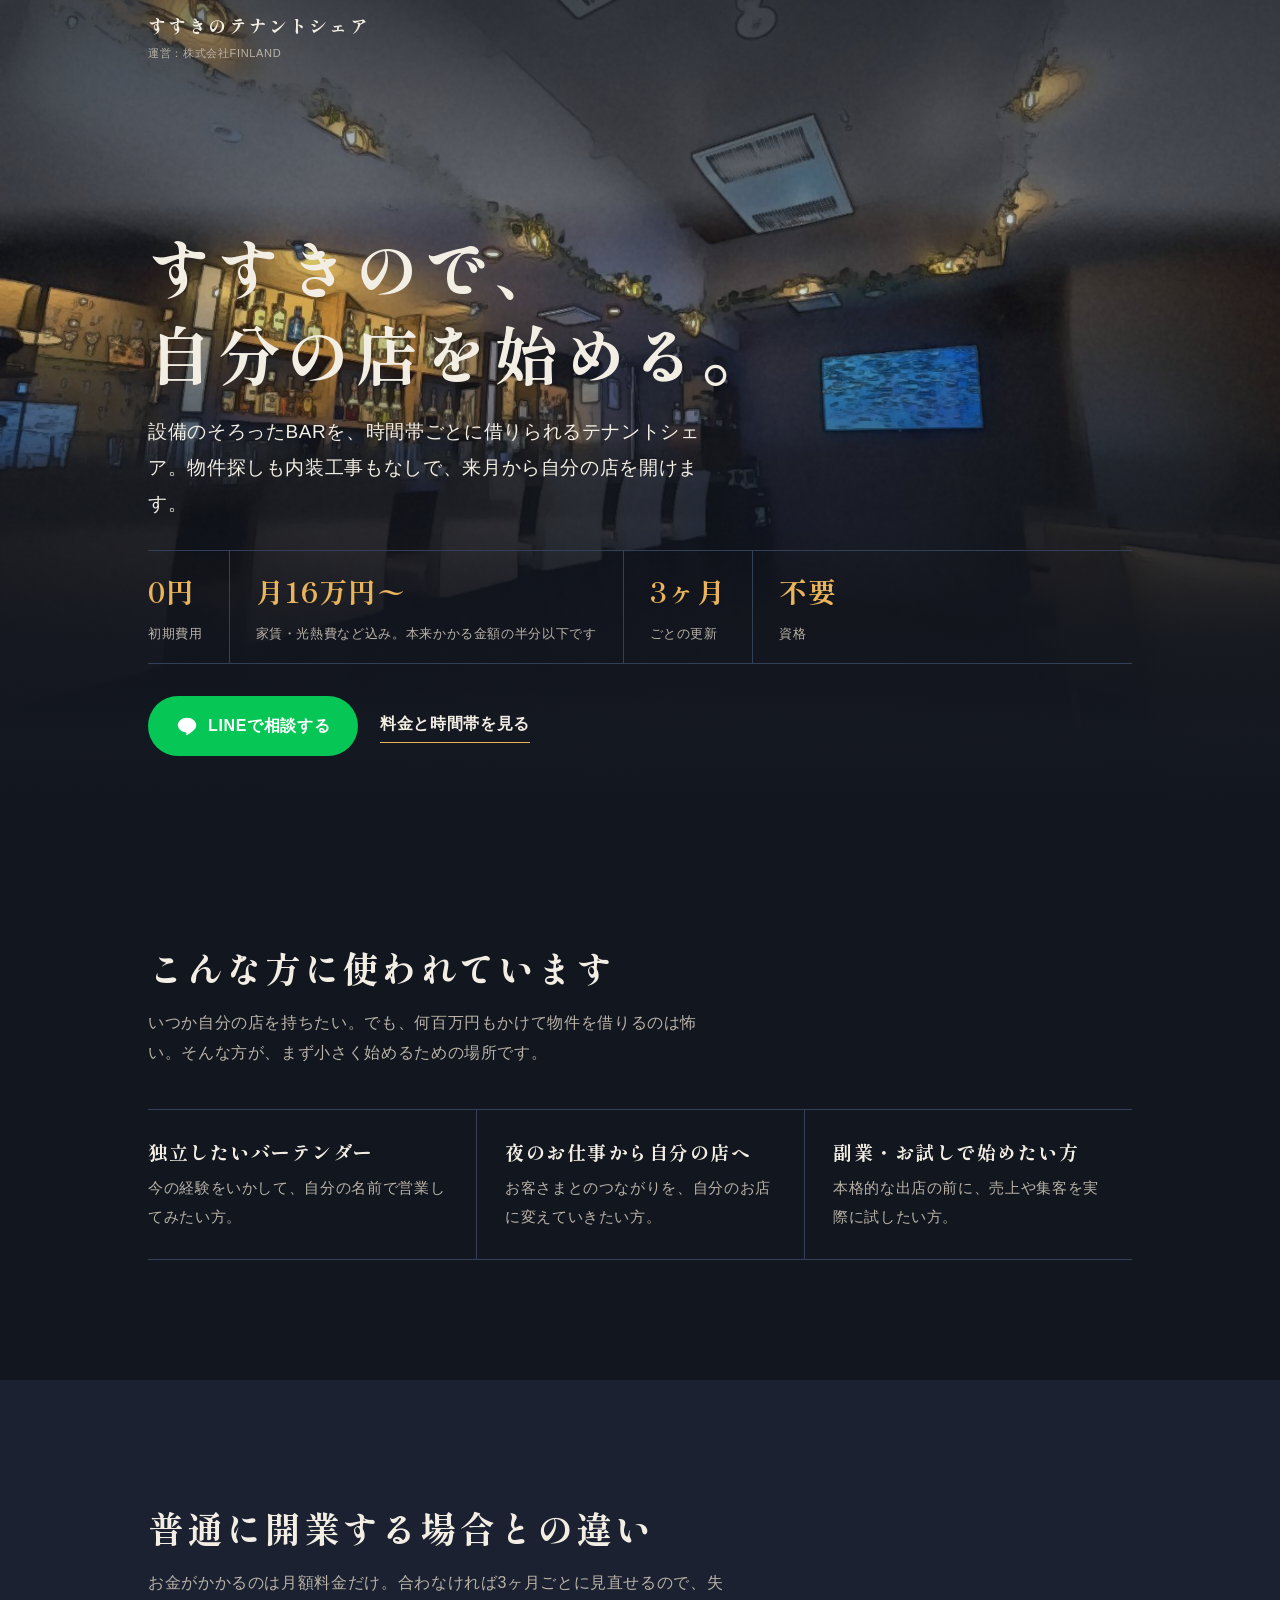
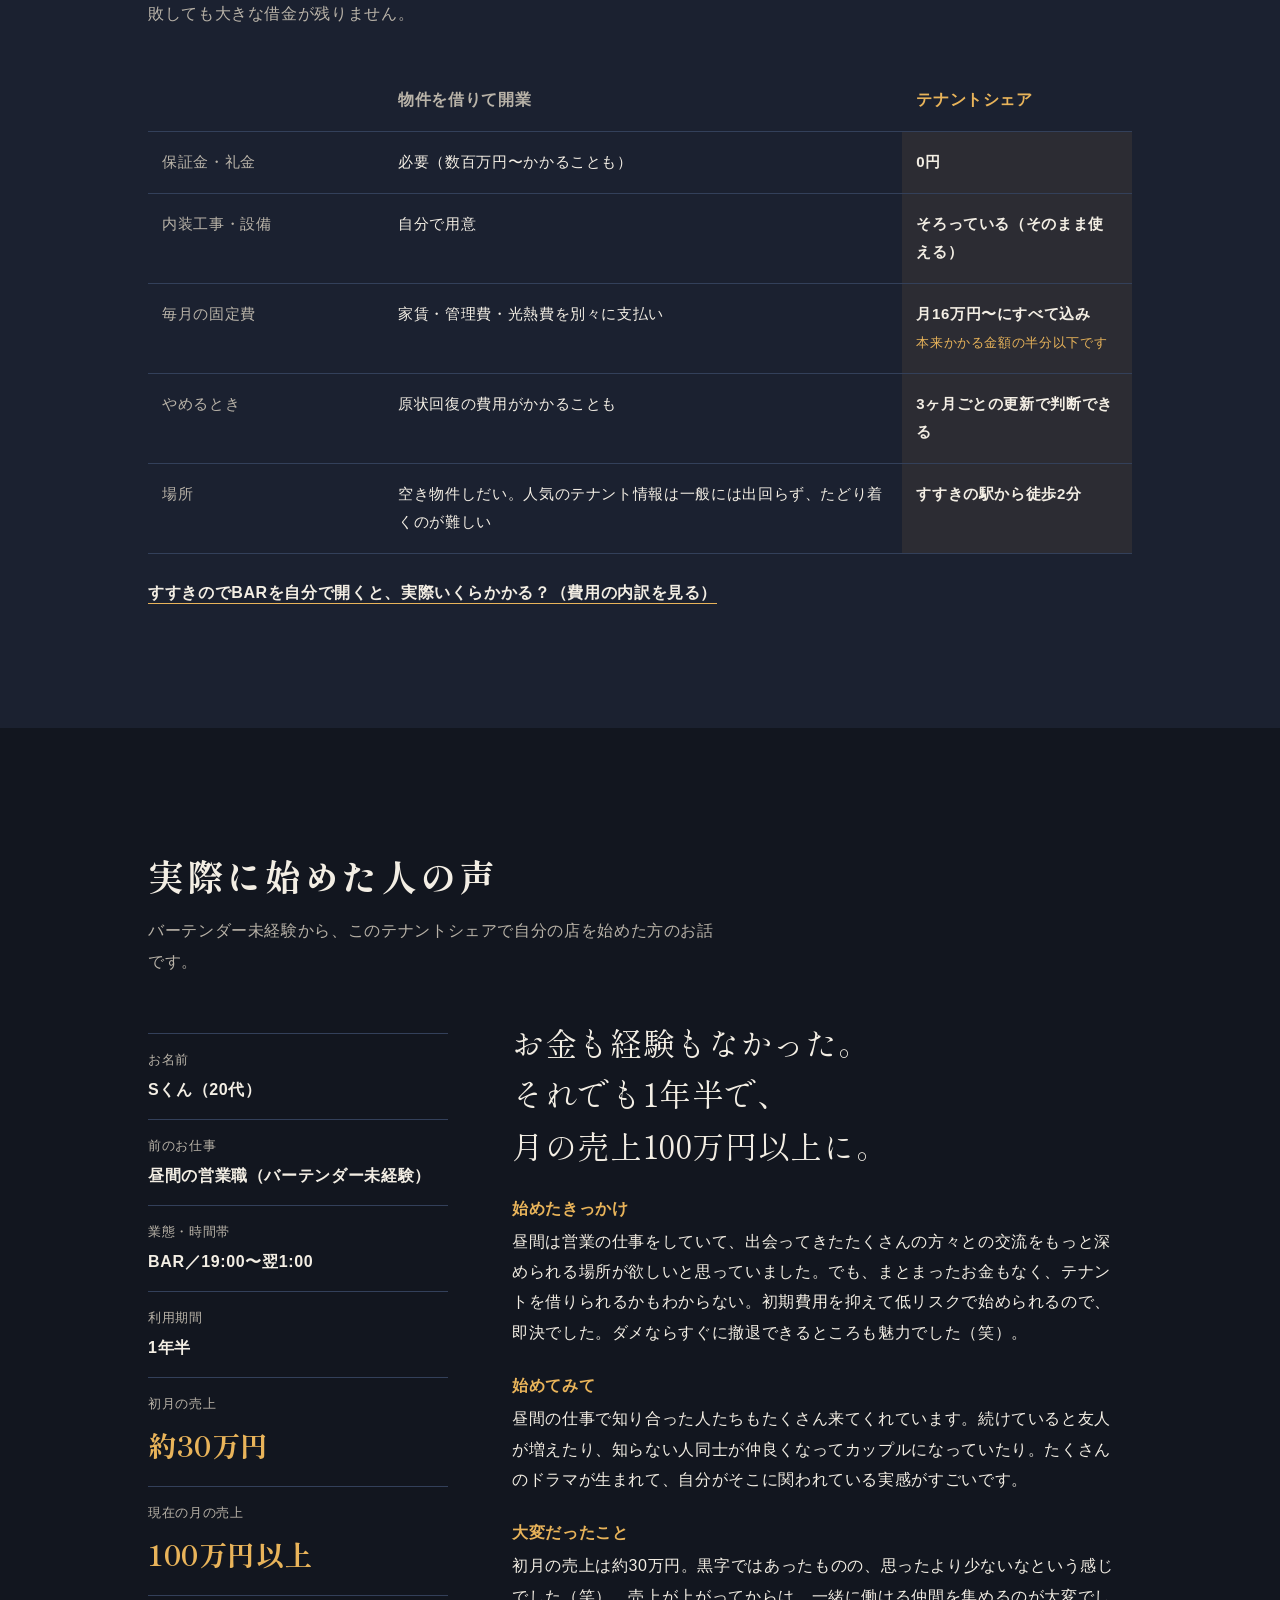
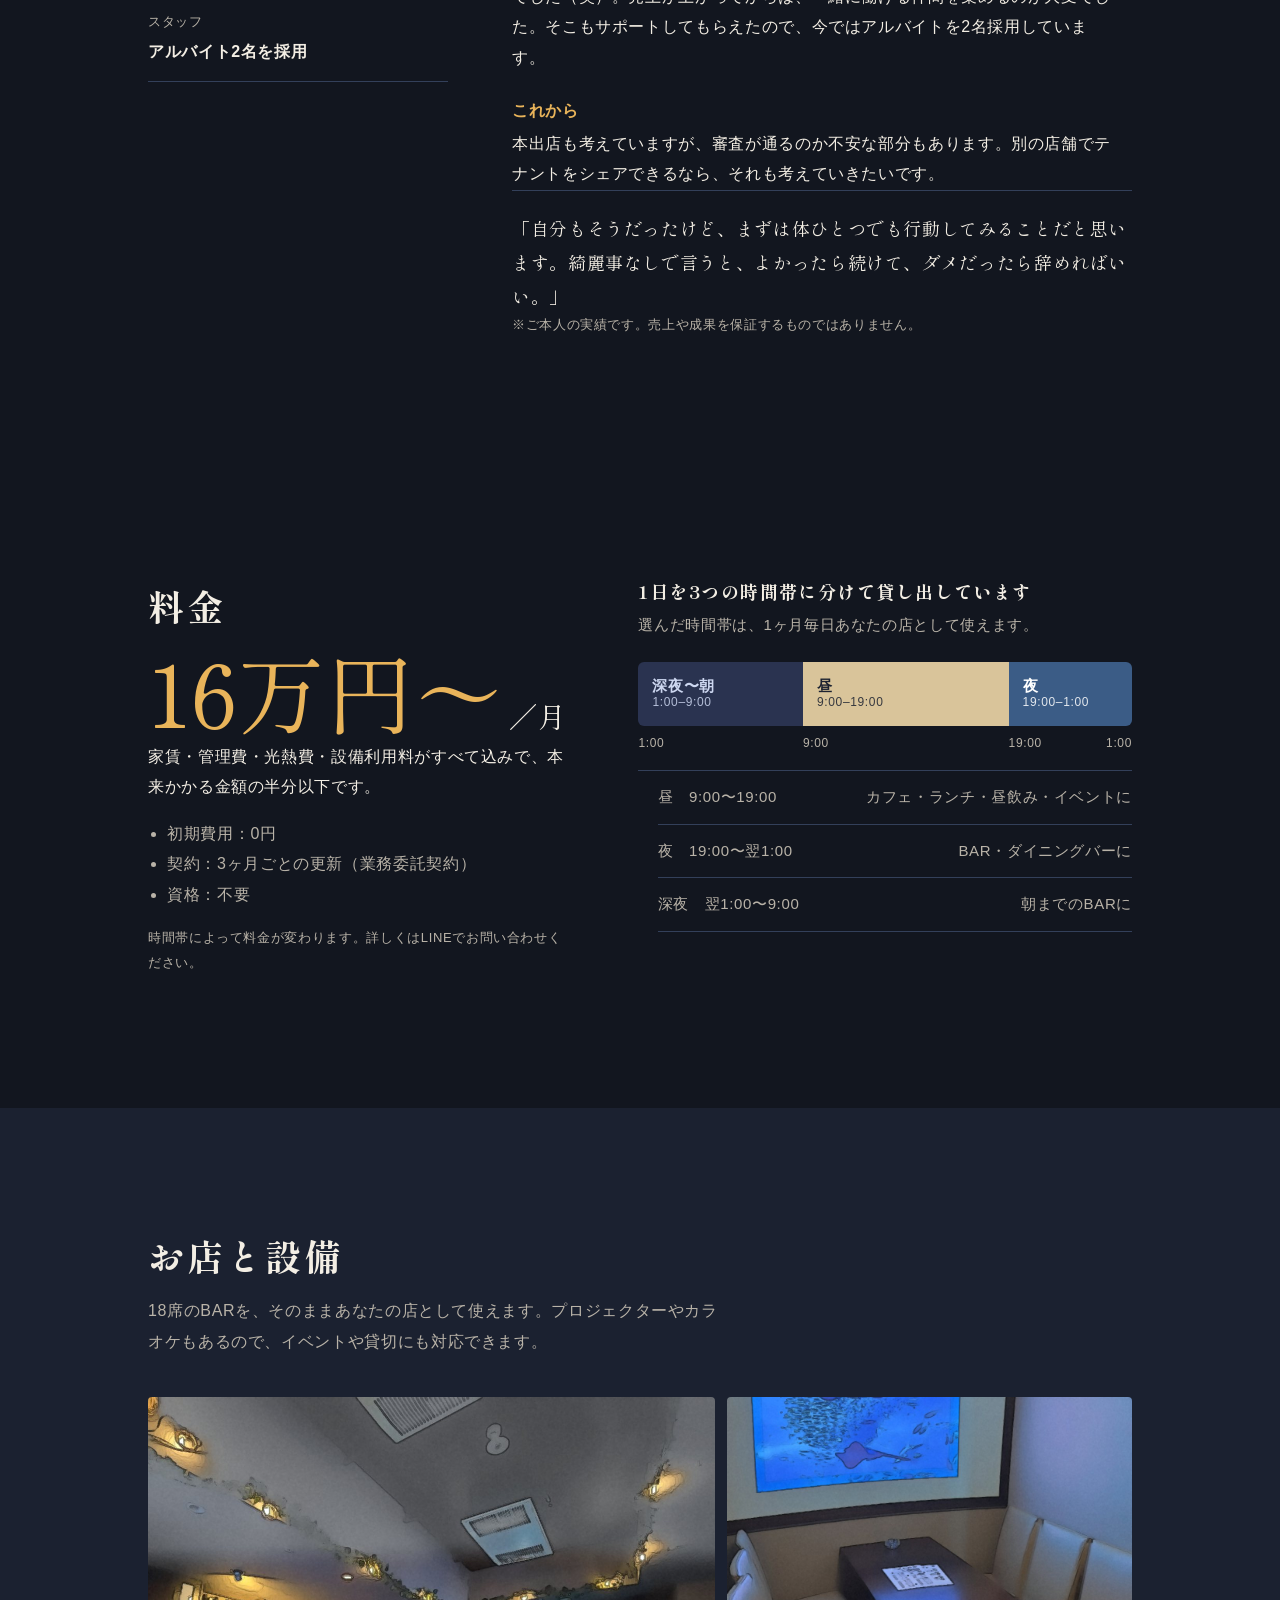
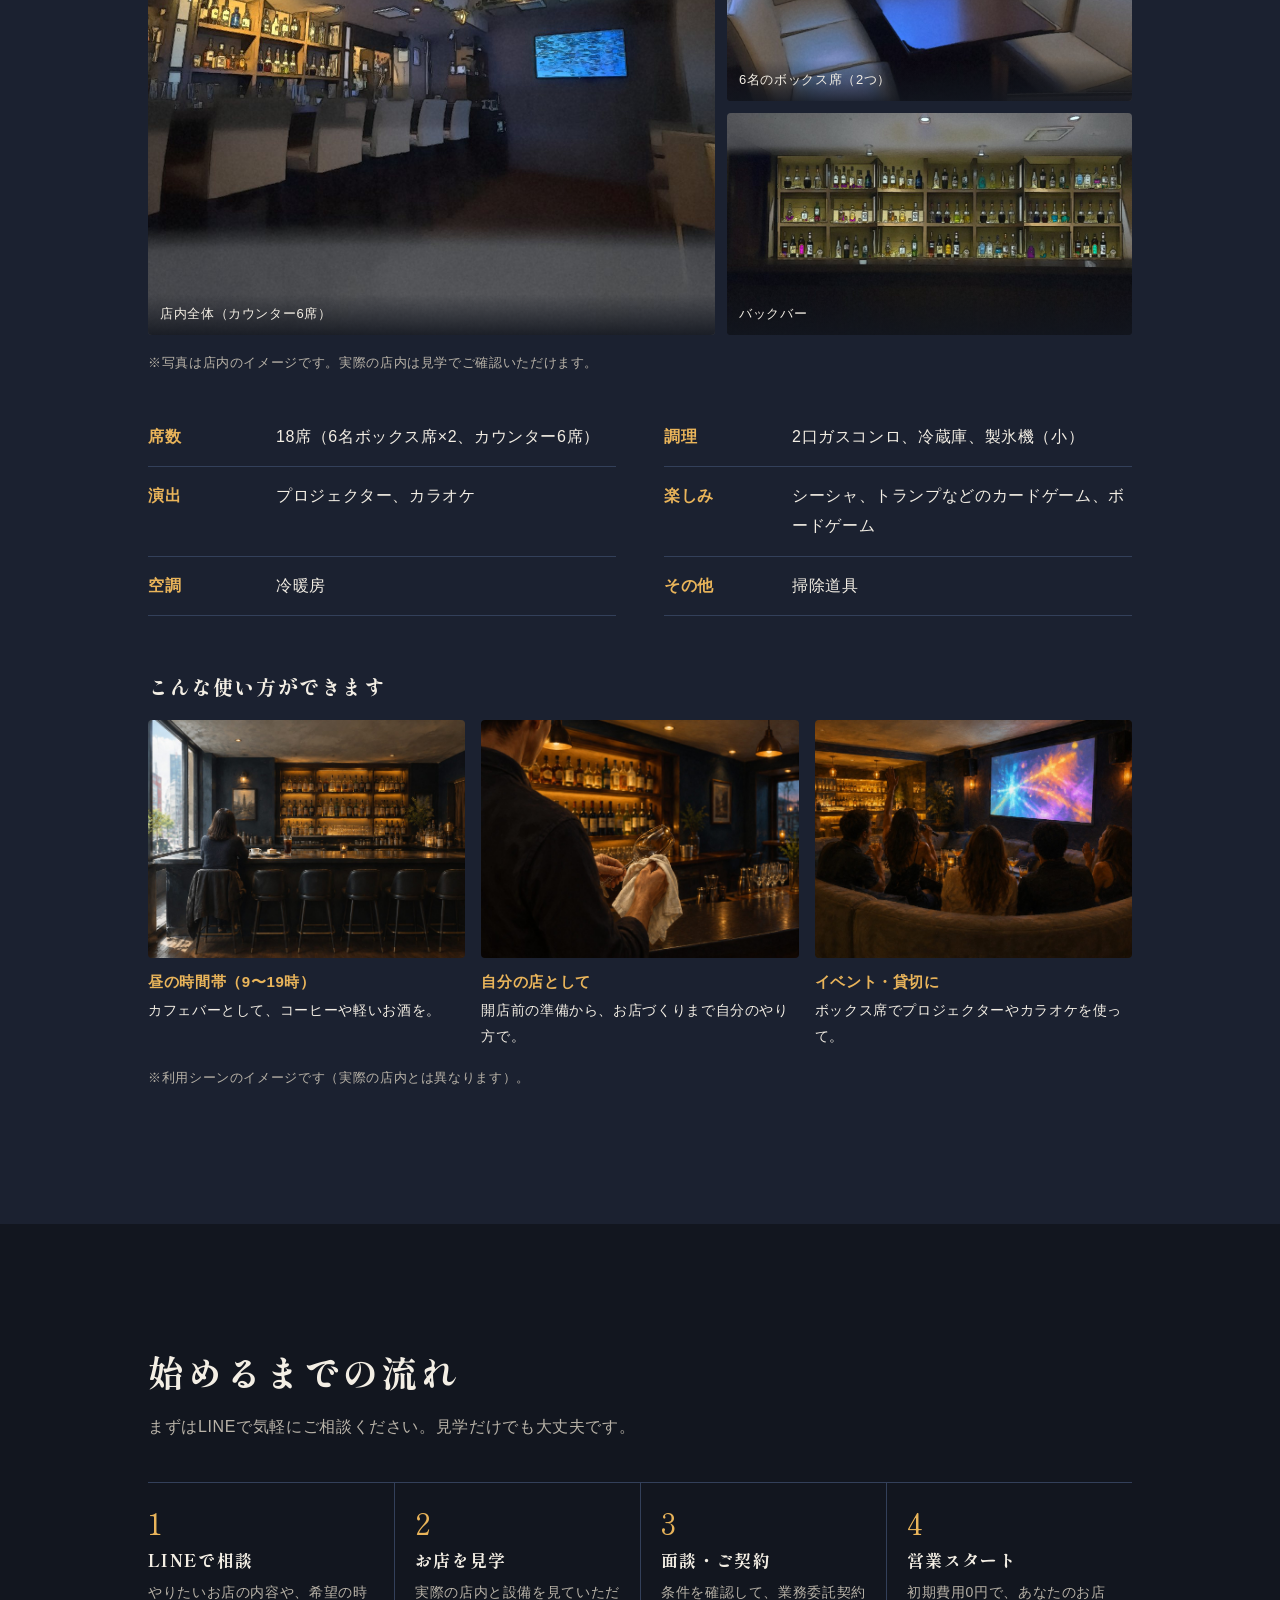
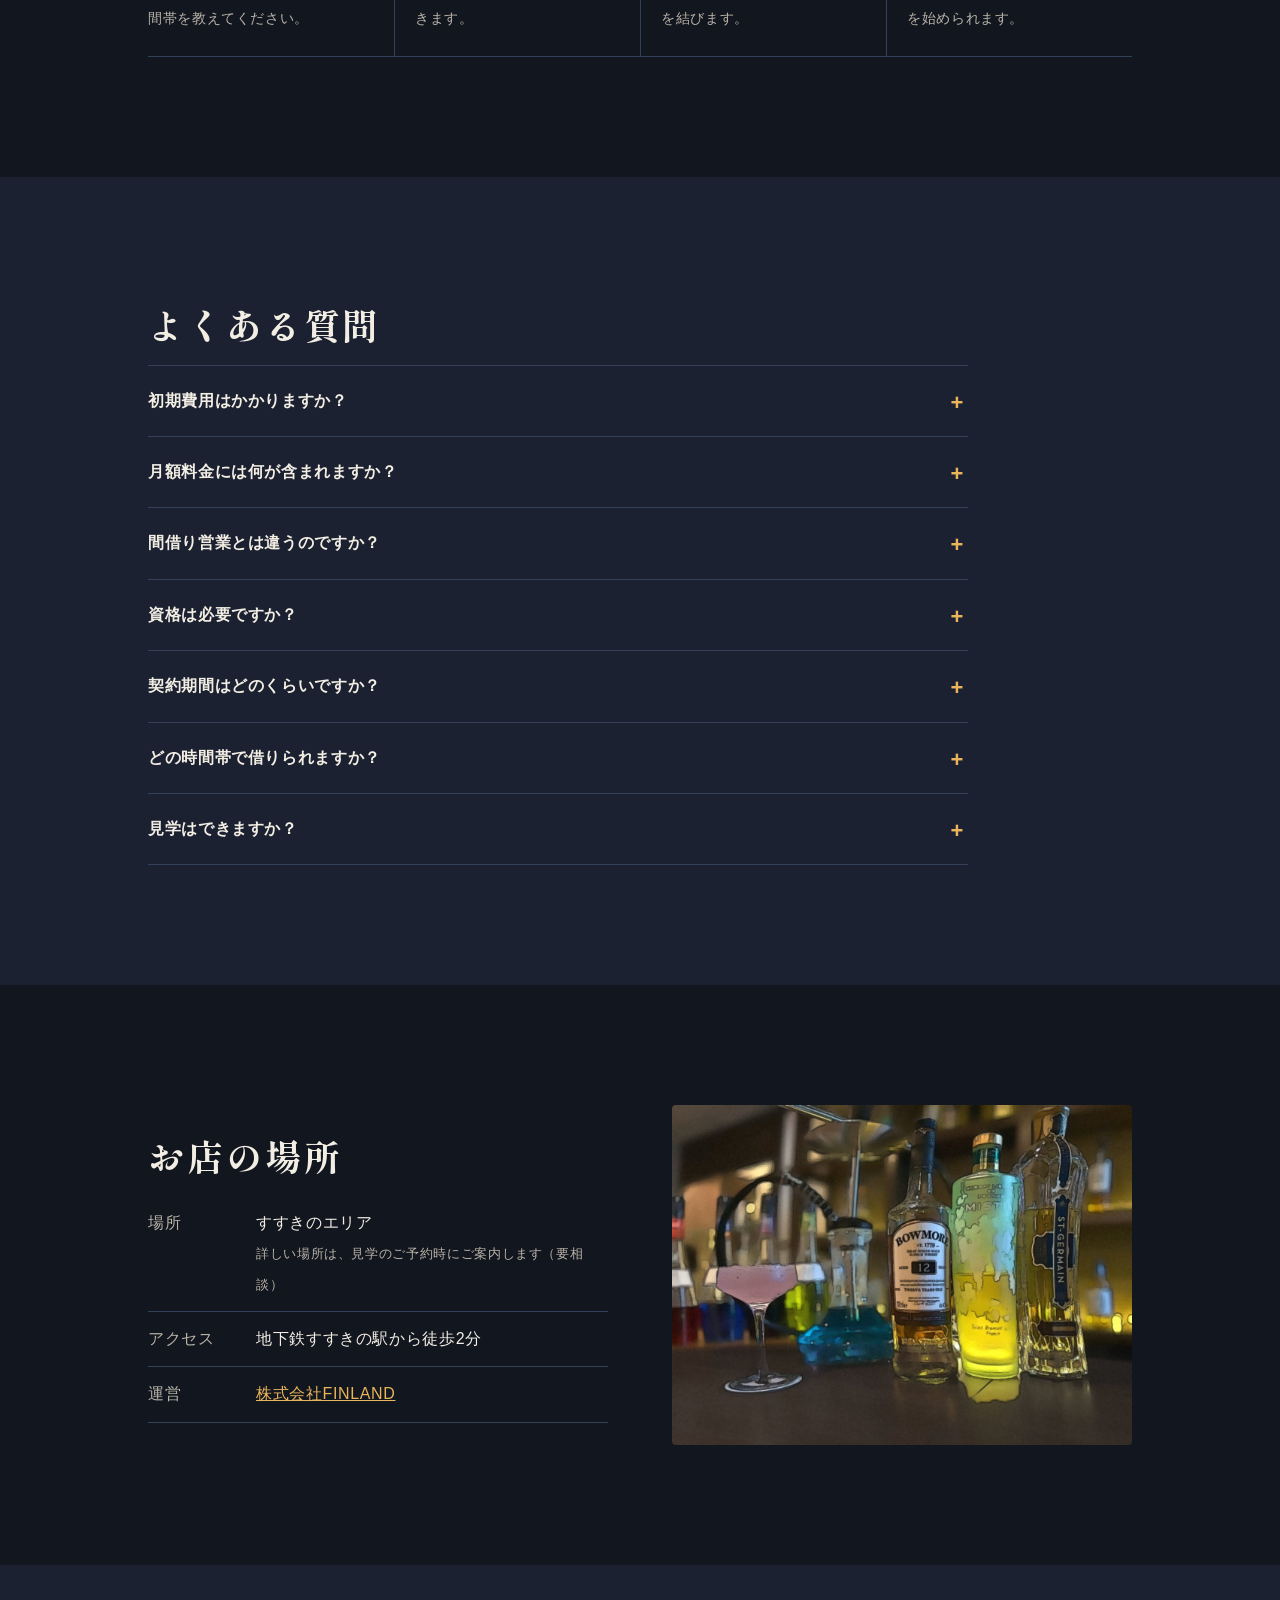
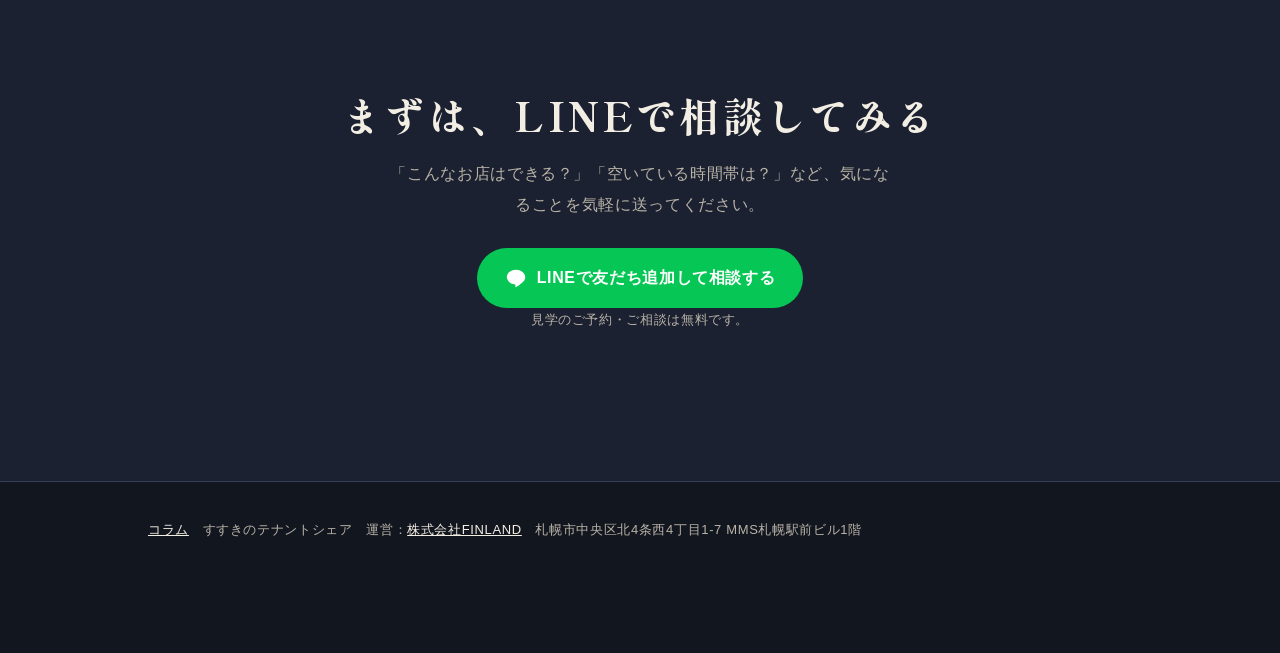
==== index.html @ 2f8ca756 "利用シーンのイメージ写真をLPと記事に追加 Co-Authored-By: Claude Opus 5.5 <noreply@anthropic.com> Claude-Session: https:" ====
<!doctype html>
<html lang="ja">
<head>
<meta charset="utf-8">
<meta name="viewport" content="width=device-width, initial-scale=1">
<title>すすきのテナントシェア｜初期費用0円・月16万円〜、業務委託で自分のBARを始める</title>
<meta name="description" content="すすきの駅徒歩2分のBARを、時間帯で分けて貸し出すテナントシェア。初期費用0円、月16万円〜（家賃・管理費・光熱費・設備利用料込み、本来かかる金額の半分以下です）、3ヶ月ごとの更新。自分の店を小さく始めたい方へ。">
<link rel="canonical" href="https://susukino-tenantshare.com/">
<meta property="og:type" content="website">
<meta property="og:title" content="すすきのテナントシェア｜初期費用0円で自分のBARを始める">
<meta property="og:description" content="すすきの駅徒歩2分。設備そろったBARを、初期費用0円・月16万円〜で。">
<meta property="og:url" content="https://susukino-tenantshare.com/">
<meta property="og:image" content="https://susukino-tenantshare.com/img/floor.jpg">
<meta name="twitter:card" content="summary_large_image">
<link rel="preconnect" href="https://fonts.googleapis.com">
<link rel="preconnect" href="https://fonts.gstatic.com" crossorigin>
<link href="https://fonts.googleapis.com/css2?family=Shippori+Mincho+B1:wght@600;800&family=Zen+Kaku+Gothic+New:wght@400;700&display=swap" rel="stylesheet">
<script type="application/ld+json">
{"@context":"https://schema.org","@type":"Service","name":"すすきのテナントシェア","serviceType":"飲食店のテナントシェア（業務委託での店舗運営）","areaServed":"札幌市中央区すすきの","provider":{"@type":"Organization","name":"株式会社FINLAND","url":"https://finlandinc.jp/"},"offers":{"@type":"Offer","priceCurrency":"JPY","price":"160000","description":"月額16万円〜（家賃・管理費・光熱費・設備利用料込み、本来かかる金額の半分以下です）、初期費用0円、3ヶ月ごとの更新"}}
</script>
<script type="application/ld+json">
{"@context":"https://schema.org","@type":"FAQPage","mainEntity":[
{"@type":"Question","name":"初期費用はかかりますか？","acceptedAnswer":{"@type":"Answer","text":"かかりません。保証金・内装工事・設備の購入も不要です。"}},
{"@type":"Question","name":"月額料金には何が含まれますか？","acceptedAnswer":{"@type":"Answer","text":"家賃・管理費・光熱費・設備利用料がすべて含まれて、月16万円〜です。本来かかる金額の半分以下です。"}},
{"@type":"Question","name":"間借り営業とは違うのですか？","acceptedAnswer":{"@type":"Answer","text":"間借りとは少し違い、業務委託という形です。お店の設備や営業の枠組みはそのままに、選んだ時間帯のお店づくりと営業をおまかせします。"}},
{"@type":"Question","name":"資格は必要ですか？","acceptedAnswer":{"@type":"Answer","text":"業務委託契約での営業となるため、ご自身で資格を取る必要はありません。"}},
{"@type":"Question","name":"契約期間はどのくらいですか？","acceptedAnswer":{"@type":"Answer","text":"3ヶ月ごとの更新です。"}},
{"@type":"Question","name":"どの時間帯で借りられますか？","acceptedAnswer":{"@type":"Answer","text":"9:00〜19:00、19:00〜翌1:00、翌1:00〜9:00の3つの時間帯から選べ、1ヶ月毎日使えます。"}}
]}
</script>
<style>
:root{
  --night:#12161f; --panel:#1b2130; --panel-2:#232b3d; --line:#33405a;
  --cream:#f3eee4; --mute:#b9b3a8; --amber:#e9b45a; --aqua:#4fa3d9; --line-green:#06c755;
  --serif:"Shippori Mincho B1","Hiragino Mincho ProN","Yu Mincho",serif;
  --sans:"Zen Kaku Gothic New","Hiragino Kaku Gothic ProN","Yu Gothic",sans-serif;
  --g:clamp(16px,5vw,48px);
}
*,*::before,*::after{box-sizing:border-box}
html{scroll-behavior:smooth;-webkit-text-size-adjust:100%}
@media (prefers-reduced-motion:reduce){html{scroll-behavior:auto}}
body{margin:0;background:var(--night);color:var(--cream);font-family:var(--sans);font-size:16px;line-height:1.9;letter-spacing:.04em}
img{display:block;max-width:100%;height:auto}
a{color:var(--amber)}
:focus-visible{outline:3px solid var(--amber);outline-offset:3px}
.wrap{max-width:1080px;margin:0 auto;padding:0 var(--g)}
h1,h2,h3{font-family:var(--serif);font-weight:800;letter-spacing:.08em;line-height:1.5;margin:0}
section{padding:clamp(64px,10vw,120px) 0}
.sec-title{font-size:clamp(24px,3.4vw,36px);margin-bottom:14px}
.sec-lead{color:var(--mute);max-width:36em;margin:0 0 40px}

/* Buttons */
.btn-line{display:inline-flex;align-items:center;gap:10px;background:var(--line-green);color:#fff;text-decoration:none;font-weight:700;padding:15px 28px;border-radius:999px;font-size:16px}
.btn-line:hover{filter:brightness(1.08)}
.btn-line svg{width:22px;height:22px}
.btn-sub{color:var(--cream);font-weight:700;text-decoration:none;border-bottom:1px solid var(--amber);padding-bottom:2px}

/* Header */
.top{position:absolute;top:0;left:0;right:0;z-index:5}
.top .wrap{display:flex;justify-content:space-between;align-items:center;height:72px}
.logo{font-family:var(--serif);font-weight:800;font-size:18px;color:var(--cream);text-decoration:none;letter-spacing:.12em}
.logo small{display:block;font-family:var(--sans);font-weight:400;font-size:11px;color:var(--mute);letter-spacing:.06em}

/* Hero */
.hero{position:relative;min-height:min(820px,100svh);display:flex;align-items:flex-end;padding:120px 0 64px;background:#0b0e14 url(img/floor.jpg) center/cover no-repeat}
.hero::before{content:"";position:absolute;inset:0;background:linear-gradient(180deg,rgba(18,22,31,.55) 0%,rgba(18,22,31,.15) 35%,rgba(18,22,31,.92) 78%,var(--night) 100%)}
.hero .wrap{position:relative;width:100%}
.hero h1{font-size:clamp(34px,6vw,64px);line-height:1.35;margin-bottom:18px}
.hero p.lead{font-size:clamp(16px,1.9vw,19px);max-width:30em;margin:0 0 28px}
.facts{display:flex;flex-wrap:wrap;gap:0;margin:0 0 32px;padding:0;list-style:none;border-top:1px solid var(--line);border-bottom:1px solid var(--line)}
.facts li{padding:14px 26px 14px 0;margin-right:26px;border-right:1px solid var(--line)}
.facts li:last-child{border-right:0;margin-right:0}
.facts b{display:block;font-family:var(--serif);font-size:clamp(20px,2.6vw,28px);color:var(--amber);letter-spacing:.04em}
.facts span{font-size:13px;color:var(--mute)}
.hero-cta{display:flex;flex-wrap:wrap;align-items:center;gap:22px}

/* For whom */
.who{display:grid;grid-template-columns:repeat(3,1fr);gap:0;border-top:1px solid var(--line)}
.who div{padding:28px 28px 28px 0;border-bottom:1px solid var(--line)}
.who div+div{padding-left:28px;border-left:1px solid var(--line)}
.who h3{font-size:19px;margin-bottom:8px}
.who p{margin:0;color:var(--mute);font-size:15px}
@media(max-width:760px){.who{grid-template-columns:1fr}.who div,.who div+div{padding:22px 0;border-left:0}}

/* Compare */
.cmp{width:100%;border-collapse:collapse;font-size:15px}
.cmp th,.cmp td{padding:16px 14px;border-bottom:1px solid var(--line);text-align:left;vertical-align:top}
.cmp thead th{font-family:var(--serif);font-size:16px;color:var(--mute);font-weight:600}
.cmp thead th.us{color:var(--amber)}
.cmp td.us{background:rgba(233,180,90,.08);color:var(--cream);font-weight:700}
.cmp tbody th{color:var(--mute);font-weight:400;width:24%}
.table-scroll{overflow-x:auto}

/* Voice */
.voice{display:grid;grid-template-columns:minmax(220px,300px) 1fr;gap:clamp(28px,5vw,64px);align-items:start}
.voice-side{border-top:1px solid var(--line)}
.voice-side div{padding:14px 0;border-bottom:1px solid var(--line)}
.voice-side dt{font-size:13px;color:var(--mute)}
.voice-side dd{margin:2px 0 0;font-weight:700}
.voice-side .num{font-family:var(--serif);font-size:28px;color:var(--amber);letter-spacing:.02em}
.voice-name{font-family:var(--serif);font-size:20px;margin:0 0 4px}
.voice-catch{font-family:var(--serif);font-size:clamp(22px,3vw,32px);line-height:1.6;margin:0 0 28px}
.voice-body h3{font-size:16px;color:var(--amber);font-family:var(--sans);font-weight:700;letter-spacing:.04em;margin:26px 0 6px}
.voice-body p{margin:0;max-width:38em}
.voice-quote{margin:32px 0 12px;padding:20px 0 0;border-top:1px solid var(--line);font-family:var(--serif);font-size:18px;line-height:1.9}
@media(max-width:760px){.voice{grid-template-columns:1fr}}

/* Price & time band */
.price{display:grid;grid-template-columns:1fr 1.25fr;gap:clamp(32px,6vw,72px);align-items:start}
.price-big{white-space:nowrap;font-family:var(--serif);font-size:clamp(48px,8vw,88px);line-height:1;color:var(--amber);margin:6px 0 8px}
.price-big small{font-size:.32em;color:var(--cream);margin-left:6px}
.price ul{padding-left:1.2em;margin:16px 0 0;color:var(--mute)}
.band-wrap h3{font-size:18px;margin-bottom:6px}
.band-wrap p{color:var(--mute);margin:0 0 22px;font-size:15px}
.band{position:relative;display:grid;grid-template-columns:8fr 10fr 6fr;height:64px;border-radius:6px;overflow:hidden}
/* 時間の並び：1時→9時→19時→翌1時（24時間で一周） */
.band div{display:flex;flex-direction:column;justify-content:center;padding:0 14px;font-weight:700;font-size:15px;line-height:1.3}
.band small{font-weight:400;font-size:12px;opacity:.85}
.b-late{background:#2a3350;color:#cdd7f0}
.b-day{background:#d9c49a;color:#1b2130}
.b-night{background:#3b5c86;color:#fff}
.ticks{display:grid;grid-template-columns:8fr 10fr 6fr;font-size:12px;color:var(--mute);margin-top:6px}
.ticks span:last-child{display:flex;justify-content:space-between}
.slots{margin:28px 0 0;padding:0;list-style:none;border-top:1px solid var(--line)}
.slots li{display:flex;justify-content:space-between;gap:16px;padding:12px 0;border-bottom:1px solid var(--line);font-size:15px}
.slots li span:last-child{color:var(--mute)}
@media(max-width:860px){.price{grid-template-columns:1fr}}
@media(max-width:760px){.slots li{flex-direction:column;gap:0}.cmp{font-size:14px}.cmp th,.cmp td{padding:12px 8px}.cmp tbody th{width:22%}}

/* Gallery & equipment */
.gallery{display:grid;grid-template-columns:1.4fr 1fr;grid-template-rows:auto auto;gap:12px;margin-bottom:48px}
.gallery figure{margin:0;position:relative;overflow:hidden;border-radius:4px}
.gallery img{width:100%;height:100%;object-fit:cover}
.gallery figure:first-child{grid-row:span 2}
.gallery figcaption{position:absolute;left:0;bottom:0;padding:8px 12px;font-size:13px;background:linear-gradient(0deg,rgba(18,22,31,.85),transparent);width:100%}
@media(max-width:760px){.gallery{grid-template-columns:1fr}.gallery figure:first-child{grid-row:auto}}
.equip{display:grid;grid-template-columns:repeat(2,1fr);gap:0 48px;margin:0}
.equip div{display:grid;grid-template-columns:7em 1fr;gap:16px;padding:14px 0;border-bottom:1px solid var(--line)}
.scenes-title{font-size:20px;margin:56px 0 18px}
.scenes{display:grid;grid-template-columns:repeat(3,1fr);gap:16px;margin:0}
.scenes figure{margin:0}
.scenes img{width:100%;aspect-ratio:4/3;object-fit:cover;border-radius:4px}
.scenes figcaption{padding-top:10px;font-size:14px}
.scenes figcaption b{display:block;color:var(--amber);font-size:15px}
@media(max-width:760px){.scenes{grid-template-columns:1fr}}
.equip dt{color:var(--amber);font-weight:700}
.equip dd{margin:0}
@media(max-width:760px){.equip{grid-template-columns:1fr}}

/* Steps (順番に進む手順なので番号を付ける) */
.steps{list-style:none;margin:0;padding:0;counter-reset:s;display:grid;grid-template-columns:repeat(4,1fr);gap:0;border-top:1px solid var(--line)}
.steps li{counter-increment:s;padding:24px 20px 24px 0;border-bottom:1px solid var(--line)}
.steps li+li{padding-left:20px;border-left:1px solid var(--line)}
.steps li::before{content:counter(s);font-family:var(--serif);font-size:30px;color:var(--amber);display:block;line-height:1;margin-bottom:10px}
.steps h3{font-size:17px;margin-bottom:6px}
.steps p{margin:0;font-size:14px;color:var(--mute)}
@media(max-width:860px){.steps{grid-template-columns:1fr}.steps li,.steps li+li{padding:20px 0;border-left:0}}

/* FAQ */
.faq details{border-bottom:1px solid var(--line);padding:4px 0}
.faq summary{cursor:pointer;list-style:none;padding:16px 36px 16px 0;font-weight:700;position:relative}
.faq summary::-webkit-details-marker{display:none}
.faq summary::after{content:"+";position:absolute;right:4px;top:12px;font-size:22px;color:var(--amber)}
.faq details[open] summary::after{content:"−"}
.faq details p{margin:0 0 18px;color:var(--mute)}
.faq{border-top:1px solid var(--line);max-width:820px}

/* Access & final CTA */
.access{display:grid;grid-template-columns:1fr 1fr;gap:clamp(32px,6vw,64px);align-items:center}
.access dl{margin:0}
.access dl div{display:grid;grid-template-columns:6em 1fr;gap:12px;padding:12px 0;border-bottom:1px solid var(--line)}
.access dt{color:var(--mute)}
.access dd{margin:0}
@media(max-width:760px){.access{grid-template-columns:1fr}}
.final{background:var(--panel);text-align:center}
.final h2{font-size:clamp(26px,4vw,40px);margin-bottom:14px}
.final p{color:var(--mute);margin:0 auto 28px;max-width:32em}
.note{font-size:13px;color:var(--mute);margin-top:16px}

footer{padding:36px 0 110px;font-size:13px;color:var(--mute);border-top:1px solid var(--line)}
footer a{color:var(--cream)}

/* Mobile sticky LINE bar */
.sticky{position:fixed;left:0;right:0;bottom:0;z-index:20;padding:10px 16px calc(10px + env(safe-area-inset-bottom));background:rgba(18,22,31,.94);border-top:1px solid var(--line);display:none}
.sticky .btn-line{width:100%;justify-content:center}
@media(max-width:760px){.sticky{display:block}footer{padding-bottom:110px}}
</style>
</head>
<body>

<header class="top">
  <div class="wrap">
    <a class="logo" href="/">すすきのテナントシェア<small>運営：株式会社FINLAND</small></a>
  </div>
</header>

<main>
<section class="hero" aria-labelledby="hero-title">
  <div class="wrap">
    <h1 id="hero-title">すすきので、<br>自分の店を始める。</h1>
    <p class="lead">設備のそろったBARを、時間帯ごとに借りられるテナントシェア。物件探しも内装工事もなしで、来月から自分の店を開けます。</p>
    <ul class="facts">
      <li><b>0円</b><span>初期費用</span></li>
      <li><b>月16万円〜</b><span>家賃・光熱費など込み。本来かかる金額の半分以下です</span></li>
      <li><b>3ヶ月</b><span>ごとの更新</span></li>
      <li><b>不要</b><span>資格</span></li>
    </ul>
    <div class="hero-cta">
      <a class="btn-line" href="https://lin.ee/NekoZWD" target="_blank" rel="noopener"><svg viewBox="0 0 24 24" aria-hidden="true"><path fill="currentColor" d="M12 3C6.5 3 2 6.6 2 11c0 4 3.6 7.3 8.4 7.9.3.1.8.2.9.5.1.3.1.7 0 1l-.1.9c0 .3-.2 1 .9.6 1.1-.5 5.9-3.5 8-6 1.5-1.6 2-3.2 2-4.9C22 6.6 17.5 3 12 3z"/></svg>LINEで相談する</a>
      <a class="btn-sub" href="#price">料金と時間帯を見る</a>
    </div>
  </div>
</section>

<section aria-labelledby="who-title">
  <div class="wrap">
    <h2 class="sec-title" id="who-title">こんな方に使われています</h2>
    <p class="sec-lead">いつか自分の店を持ちたい。でも、何百万円もかけて物件を借りるのは怖い。そんな方が、まず小さく始めるための場所です。</p>
    <div class="who">
      <div><h3>独立したいバーテンダー</h3><p>今の経験をいかして、自分の名前で営業してみたい方。</p></div>
      <div><h3>夜のお仕事から自分の店へ</h3><p>お客さまとのつながりを、自分のお店に変えていきたい方。</p></div>
      <div><h3>副業・お試しで始めたい方</h3><p>本格的な出店の前に、売上や集客を実際に試したい方。</p></div>
    </div>
  </div>
</section>

<section aria-labelledby="cmp-title" style="background:var(--panel)">
  <div class="wrap">
    <h2 class="sec-title" id="cmp-title">普通に開業する場合との違い</h2>
    <p class="sec-lead">お金がかかるのは月額料金だけ。合わなければ3ヶ月ごとに見直せるので、失敗しても大きな借金が残りません。</p>
    <div class="table-scroll">
    <table class="cmp">
      <thead><tr><th scope="col"></th><th scope="col">物件を借りて開業</th><th scope="col" class="us">テナントシェア</th></tr></thead>
      <tbody>
        <tr><th scope="row">保証金・礼金</th><td>必要（数百万円〜かかることも）</td><td class="us">0円</td></tr>
        <tr><th scope="row">内装工事・設備</th><td>自分で用意</td><td class="us">そろっている（そのまま使える）</td></tr>
        <tr><th scope="row">毎月の固定費</th><td>家賃・管理費・光熱費を別々に支払い</td><td class="us">月16万円〜にすべて込み<br><small style="font-weight:400;color:var(--amber)">本来かかる金額の半分以下です</small></td></tr>
        <tr><th scope="row">やめるとき</th><td>原状回復の費用がかかることも</td><td class="us">3ヶ月ごとの更新で判断できる</td></tr>
        <tr><th scope="row">場所</th><td>空き物件しだい。人気のテナント情報は一般には出回らず、たどり着くのが難しい</td><td class="us">すすきの駅から徒歩2分</td></tr>
      </tbody>
    </table>
    </div>
    <p style="margin:24px 0 0"><a class="btn-sub" href="/column/susukino-bar-kaigyo-hiyou/">すすきのでBARを自分で開くと、実際いくらかかる？（費用の内訳を見る）</a></p>
  </div>
</section>

<section aria-labelledby="voice-title">
  <div class="wrap">
    <h2 class="sec-title" id="voice-title">実際に始めた人の声</h2>
    <p class="sec-lead">バーテンダー未経験から、このテナントシェアで自分の店を始めた方のお話です。</p>
    <div class="voice">
      <dl class="voice-side">
        <div><dt>お名前</dt><dd>Sくん（20代）</dd></div>
        <div><dt>前のお仕事</dt><dd>昼間の営業職（バーテンダー未経験）</dd></div>
        <div><dt>業態・時間帯</dt><dd>BAR／19:00〜翌1:00</dd></div>
        <div><dt>利用期間</dt><dd>1年半</dd></div>
        <div><dt>初月の売上</dt><dd class="num">約30万円</dd></div>
        <div><dt>現在の月の売上</dt><dd class="num">100万円以上</dd></div>
        <div><dt>スタッフ</dt><dd>アルバイト2名を採用</dd></div>
      </dl>
      <div class="voice-body">
        <p class="voice-catch">お金も経験もなかった。<br>それでも1年半で、<br>月の売上100万円以上に。</p>
        <h3>始めたきっかけ</h3>
        <p>昼間は営業の仕事をしていて、出会ってきたたくさんの方々との交流をもっと深められる場所が欲しいと思っていました。でも、まとまったお金もなく、テナントを借りられるかもわからない。初期費用を抑えて低リスクで始められるので、即決でした。ダメならすぐに撤退できるところも魅力でした（笑）。</p>
        <h3>始めてみて</h3>
        <p>昼間の仕事で知り合った人たちもたくさん来てくれています。続けていると友人が増えたり、知らない人同士が仲良くなってカップルになっていたり。たくさんのドラマが生まれて、自分がそこに関われている実感がすごいです。</p>
        <h3>大変だったこと</h3>
        <p>初月の売上は約30万円。黒字ではあったものの、思ったより少ないなという感じでした（笑）。売上が上がってからは、一緒に働ける仲間を集めるのが大変でした。そこもサポートしてもらえたので、今ではアルバイトを2名採用しています。</p>
        <h3>これから</h3>
        <p>本出店も考えていますが、審査が通るのか不安な部分もあります。別の店舗でテナントをシェアできるなら、それも考えていきたいです。</p>
        <p class="voice-quote">「自分もそうだったけど、まずは体ひとつでも行動してみることだと思います。綺麗事なしで言うと、よかったら続けて、ダメだったら辞めればいい。」</p>
        <p class="note">※ご本人の実績です。売上や成果を保証するものではありません。</p>
      </div>
    </div>
  </div>
</section>

<section id="price" aria-labelledby="price-title">
  <div class="wrap price">
    <div>
      <h2 class="sec-title" id="price-title">料金</h2>
      <p class="price-big">16万円〜<small>／月</small></p>
      <p style="margin:0">家賃・管理費・光熱費・設備利用料がすべて込みで、本来かかる金額の半分以下です。</p>
      <ul>
        <li>初期費用：0円</li>
        <li>契約：3ヶ月ごとの更新（業務委託契約）</li>
        <li>資格：不要</li>
      </ul>
      <p class="note">時間帯によって料金が変わります。詳しくはLINEでお問い合わせください。</p>
    </div>
    <div class="band-wrap">
      <h3>1日を3つの時間帯に分けて貸し出しています</h3>
      <p>選んだ時間帯は、1ヶ月毎日あなたの店として使えます。</p>
      <div class="band" role="img" aria-label="翌1時から9時、9時から19時、19時から翌1時の3つの時間帯">
        <div class="b-late">深夜〜朝<small>1:00–9:00</small></div>
        <div class="b-day">昼<small>9:00–19:00</small></div>
        <div class="b-night">夜<small>19:00–1:00</small></div>
      </div>
      <div class="ticks"><span>1:00</span><span>9:00</span><span><span>19:00</span><span>1:00</span></span></div>
      <ul class="slots">
        <li><span>昼　9:00〜19:00</span><span>カフェ・ランチ・昼飲み・イベントに</span></li>
        <li><span>夜　19:00〜翌1:00</span><span>BAR・ダイニングバーに</span></li>
        <li><span>深夜　翌1:00〜9:00</span><span>朝までのBARに</span></li>
      </ul>
    </div>
  </div>
</section>

<section aria-labelledby="eq-title" style="background:var(--panel)">
  <div class="wrap">
    <h2 class="sec-title" id="eq-title">お店と設備</h2>
    <p class="sec-lead">18席のBARを、そのままあなたの店として使えます。プロジェクターやカラオケもあるので、イベントや貸切にも対応できます。</p>
    <div class="gallery">
      <figure><img src="img/floor.jpg" alt="カウンター6席とボックス席のある店内" width="1411" height="1042" loading="lazy"><figcaption>店内全体（カウンター6席）</figcaption></figure>
      <figure><img src="img/booth.jpg" alt="プロジェクターのあるボックス席" width="1042" height="1411" loading="lazy" style="aspect-ratio:4/3;object-position:center 60%"><figcaption>6名のボックス席（2つ）</figcaption></figure>
      <figure><img src="img/shelf.jpg" alt="ライトアップされたバックバー" width="1238" height="679" loading="lazy"><figcaption>バックバー</figcaption></figure>
    </div>
    <p class="note" style="margin:-32px 0 32px">※写真は店内のイメージです。実際の店内は見学でご確認いただけます。</p>
    <dl class="equip">
      <div><dt>席数</dt><dd>18席（6名ボックス席×2、カウンター6席）</dd></div>
      <div><dt>調理</dt><dd>2口ガスコンロ、冷蔵庫、製氷機（小）</dd></div>
      <div><dt>演出</dt><dd>プロジェクター、カラオケ</dd></div>
      <div><dt>楽しみ</dt><dd>シーシャ、トランプなどのカードゲーム、ボードゲーム</dd></div>
      <div><dt>空調</dt><dd>冷暖房</dd></div>
      <div><dt>その他</dt><dd>掃除道具</dd></div>
    </dl>
    <h3 class="scenes-title">こんな使い方ができます</h3>
    <div class="scenes">
      <figure><img src="img/scene-day.jpg" alt="昼の光が入るカウンターで、コーヒーとケーキを楽しむお客さん" width="1400" height="1046" loading="lazy"><figcaption><b>昼の時間帯（9〜19時）</b>カフェバーとして、コーヒーや軽いお酒を。</figcaption></figure>
      <figure><img src="img/scene-prep.jpg" alt="開店前にグラスを磨く店主の手元" width="1400" height="1046" loading="lazy"><figcaption><b>自分の店として</b>開店前の準備から、お店づくりまで自分のやり方で。</figcaption></figure>
      <figure><img src="img/scene-box.jpg" alt="ボックス席でプロジェクターを使いカラオケを楽しむグループ" width="1400" height="1046" loading="lazy"><figcaption><b>イベント・貸切に</b>ボックス席でプロジェクターやカラオケを使って。</figcaption></figure>
    </div>
    <p class="note">※利用シーンのイメージです（実際の店内とは異なります）。</p>
  </div>
</section>

<section aria-labelledby="flow-title">
  <div class="wrap">
    <h2 class="sec-title" id="flow-title">始めるまでの流れ</h2>
    <p class="sec-lead">まずはLINEで気軽にご相談ください。見学だけでも大丈夫です。</p>
    <ol class="steps">
      <li><h3>LINEで相談</h3><p>やりたいお店の内容や、希望の時間帯を教えてください。</p></li>
      <li><h3>お店を見学</h3><p>実際の店内と設備を見ていただきます。</p></li>
      <li><h3>面談・ご契約</h3><p>条件を確認して、業務委託契約を結びます。</p></li>
      <li><h3>営業スタート</h3><p>初期費用0円で、あなたのお店を始められます。</p></li>
    </ol>
  </div>
</section>

<section aria-labelledby="faq-title" style="background:var(--panel)">
  <div class="wrap">
    <h2 class="sec-title" id="faq-title">よくある質問</h2>
    <div class="faq">
      <details><summary>初期費用はかかりますか？</summary><p>かかりません。保証金・内装工事・設備の購入も不要です。</p></details>
      <details><summary>月額料金には何が含まれますか？</summary><p>家賃・管理費・光熱費・設備利用料がすべて含まれて、月16万円〜です。本来かかる金額の半分以下です。時間帯によって料金が変わります。</p></details>
      <details><summary>間借り営業とは違うのですか？</summary><p>間借りとは少し違い、業務委託という形です。お店の設備や営業の枠組みはそのままに、選んだ時間帯のお店づくりと営業をおまかせします。</p></details>
      <details><summary>資格は必要ですか？</summary><p>業務委託契約での営業となるため、ご自身で資格を取る必要はありません。</p></details>
      <details><summary>契約期間はどのくらいですか？</summary><p>3ヶ月ごとの更新です。続けるかどうかを3ヶ月ごとに判断できます。</p></details>
      <details><summary>どの時間帯で借りられますか？</summary><p>9:00〜19:00、19:00〜翌1:00、翌1:00〜9:00の3つから選べます。選んだ時間帯は1ヶ月毎日使えます。</p></details>
      <details><summary>見学はできますか？</summary><p>できます。LINEから希望の日時をお送りください。</p></details>
    </div>
  </div>
</section>

<section aria-labelledby="access-title">
  <div class="wrap access">
    <div>
      <h2 class="sec-title" id="access-title">お店の場所</h2>
      <dl>
        <div><dt>場所</dt><dd>すすきのエリア<br><small style="color:var(--mute)">詳しい場所は、見学のご予約時にご案内します（要相談）</small></dd></div>
        <div><dt>アクセス</dt><dd>地下鉄すすきの駅から徒歩2分</dd></div>
        <div><dt>運営</dt><dd><a href="https://finlandinc.jp/">株式会社FINLAND</a></dd></div>
      </dl>
    </div>
    <img src="img/drinks.jpg" alt="カウンターに並ぶカクテルとボトル" width="1224" height="904" loading="lazy" style="border-radius:4px">
  </div>
</section>

<section class="final" id="contact" aria-labelledby="final-title">
  <div class="wrap">
    <h2 id="final-title">まずは、LINEで相談してみる</h2>
    <p>「こんなお店はできる？」「空いている時間帯は？」など、気になることを気軽に送ってください。</p>
    <a class="btn-line" href="https://lin.ee/NekoZWD" target="_blank" rel="noopener"><svg viewBox="0 0 24 24" aria-hidden="true"><path fill="currentColor" d="M12 3C6.5 3 2 6.6 2 11c0 4 3.6 7.3 8.4 7.9.3.1.8.2.9.5.1.3.1.7 0 1l-.1.9c0 .3-.2 1 .9.6 1.1-.5 5.9-3.5 8-6 1.5-1.6 2-3.2 2-4.9C22 6.6 17.5 3 12 3z"/></svg>LINEで友だち追加して相談する</a>
    <p class="note">見学のご予約・ご相談は無料です。</p>
  </div>
</section>
</main>

<footer>
  <div class="wrap"><a href="/column/">コラム</a>　すすきのテナントシェア　運営：<a href="https://finlandinc.jp/">株式会社FINLAND</a>　札幌市中央区北4条西4丁目1-7 MMS札幌駅前ビル1階</div>
</footer>

<div class="sticky"><a class="btn-line" href="https://lin.ee/NekoZWD" target="_blank" rel="noopener"><svg viewBox="0 0 24 24" aria-hidden="true"><path fill="currentColor" d="M12 3C6.5 3 2 6.6 2 11c0 4 3.6 7.3 8.4 7.9.3.1.8.2.9.5.1.3.1.7 0 1l-.1.9c0 .3-.2 1 .9.6 1.1-.5 5.9-3.5 8-6 1.5-1.6 2-3.2 2-4.9C22 6.6 17.5 3 12 3z"/></svg>LINEで相談する</a></div>
</body>
</html>
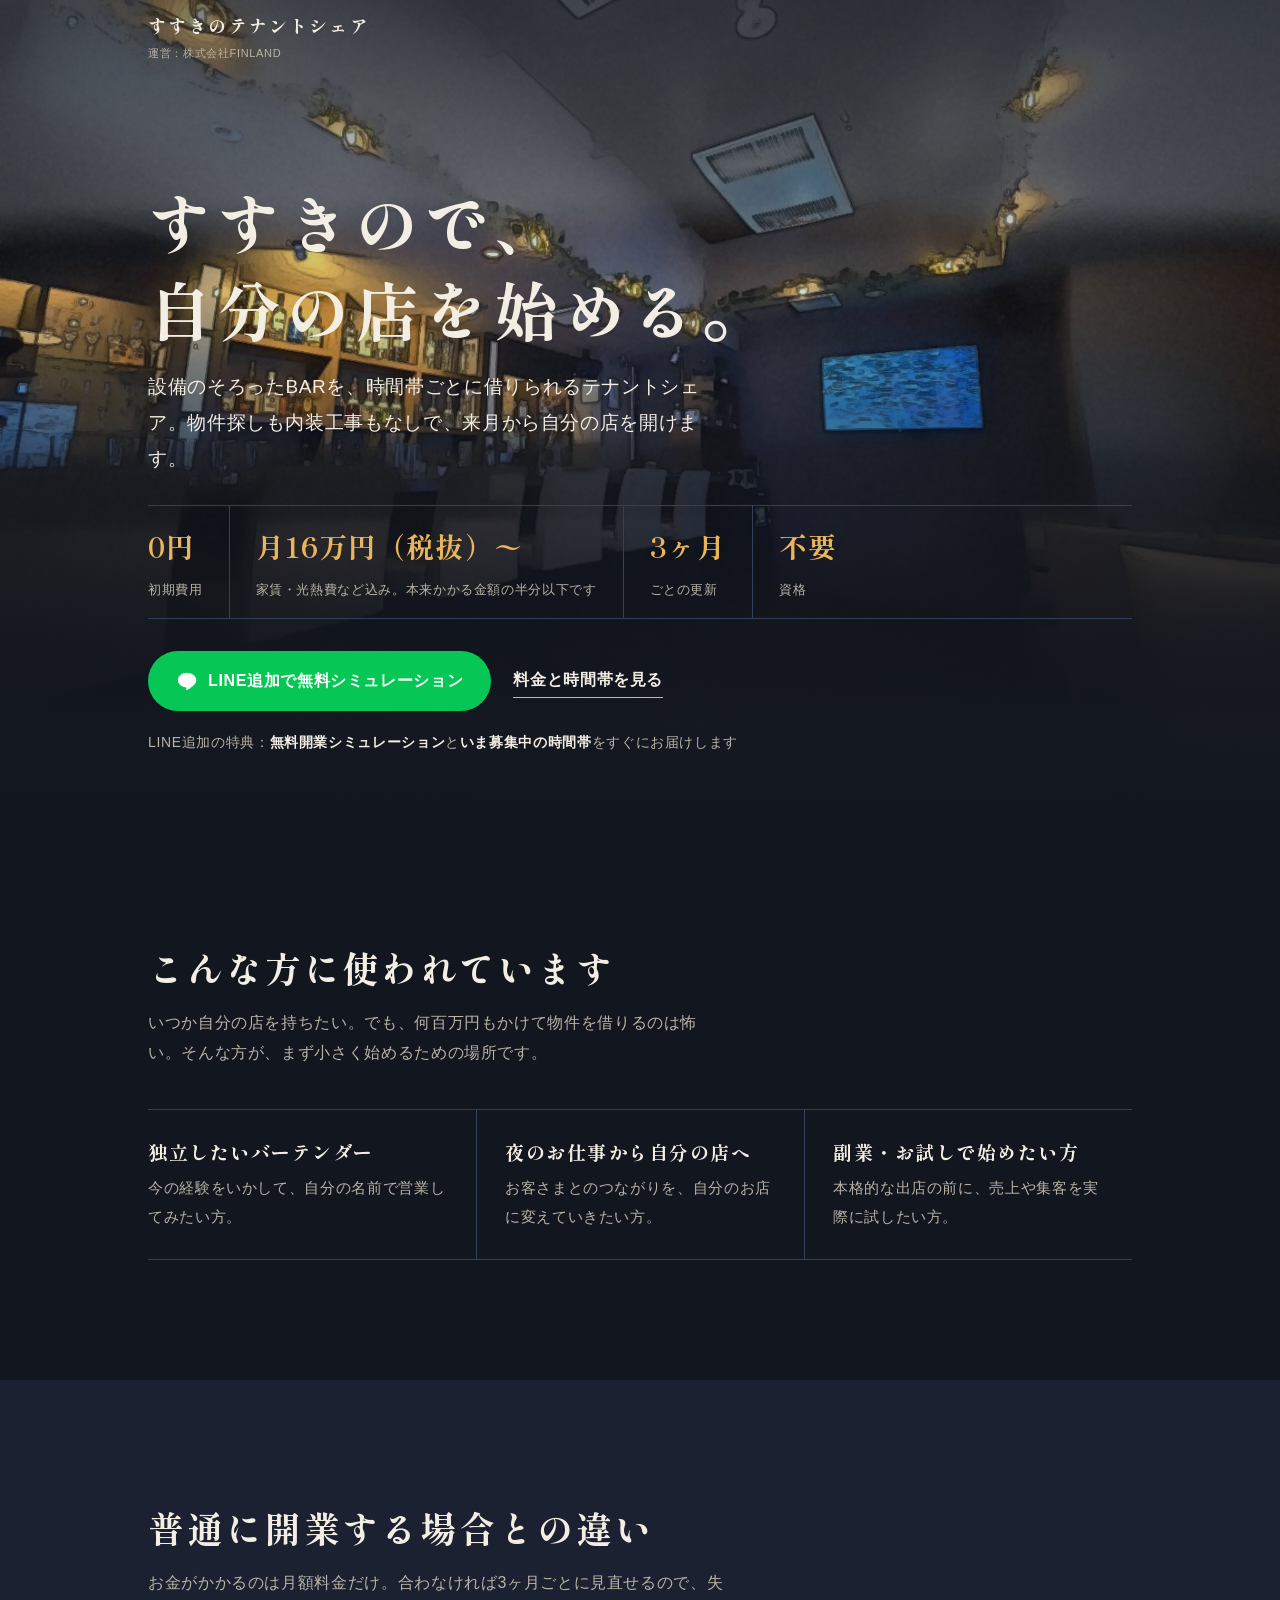
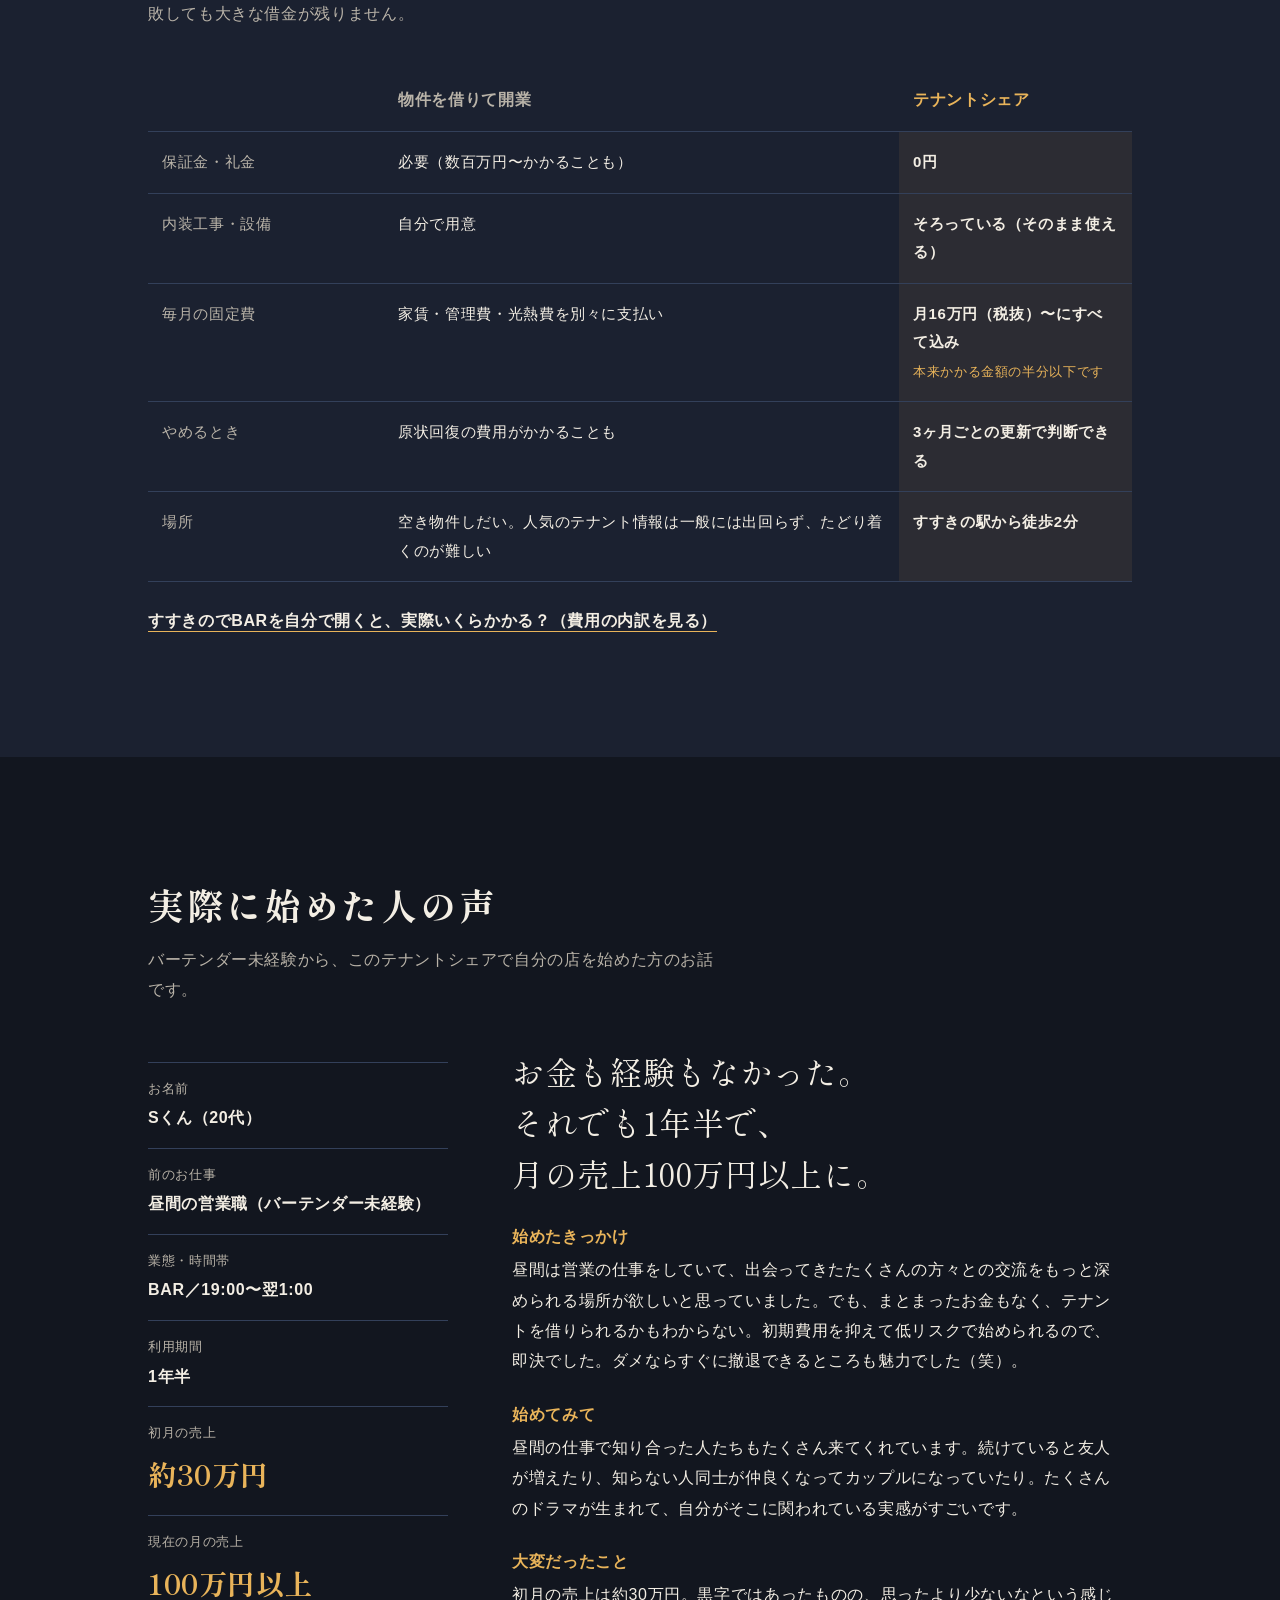
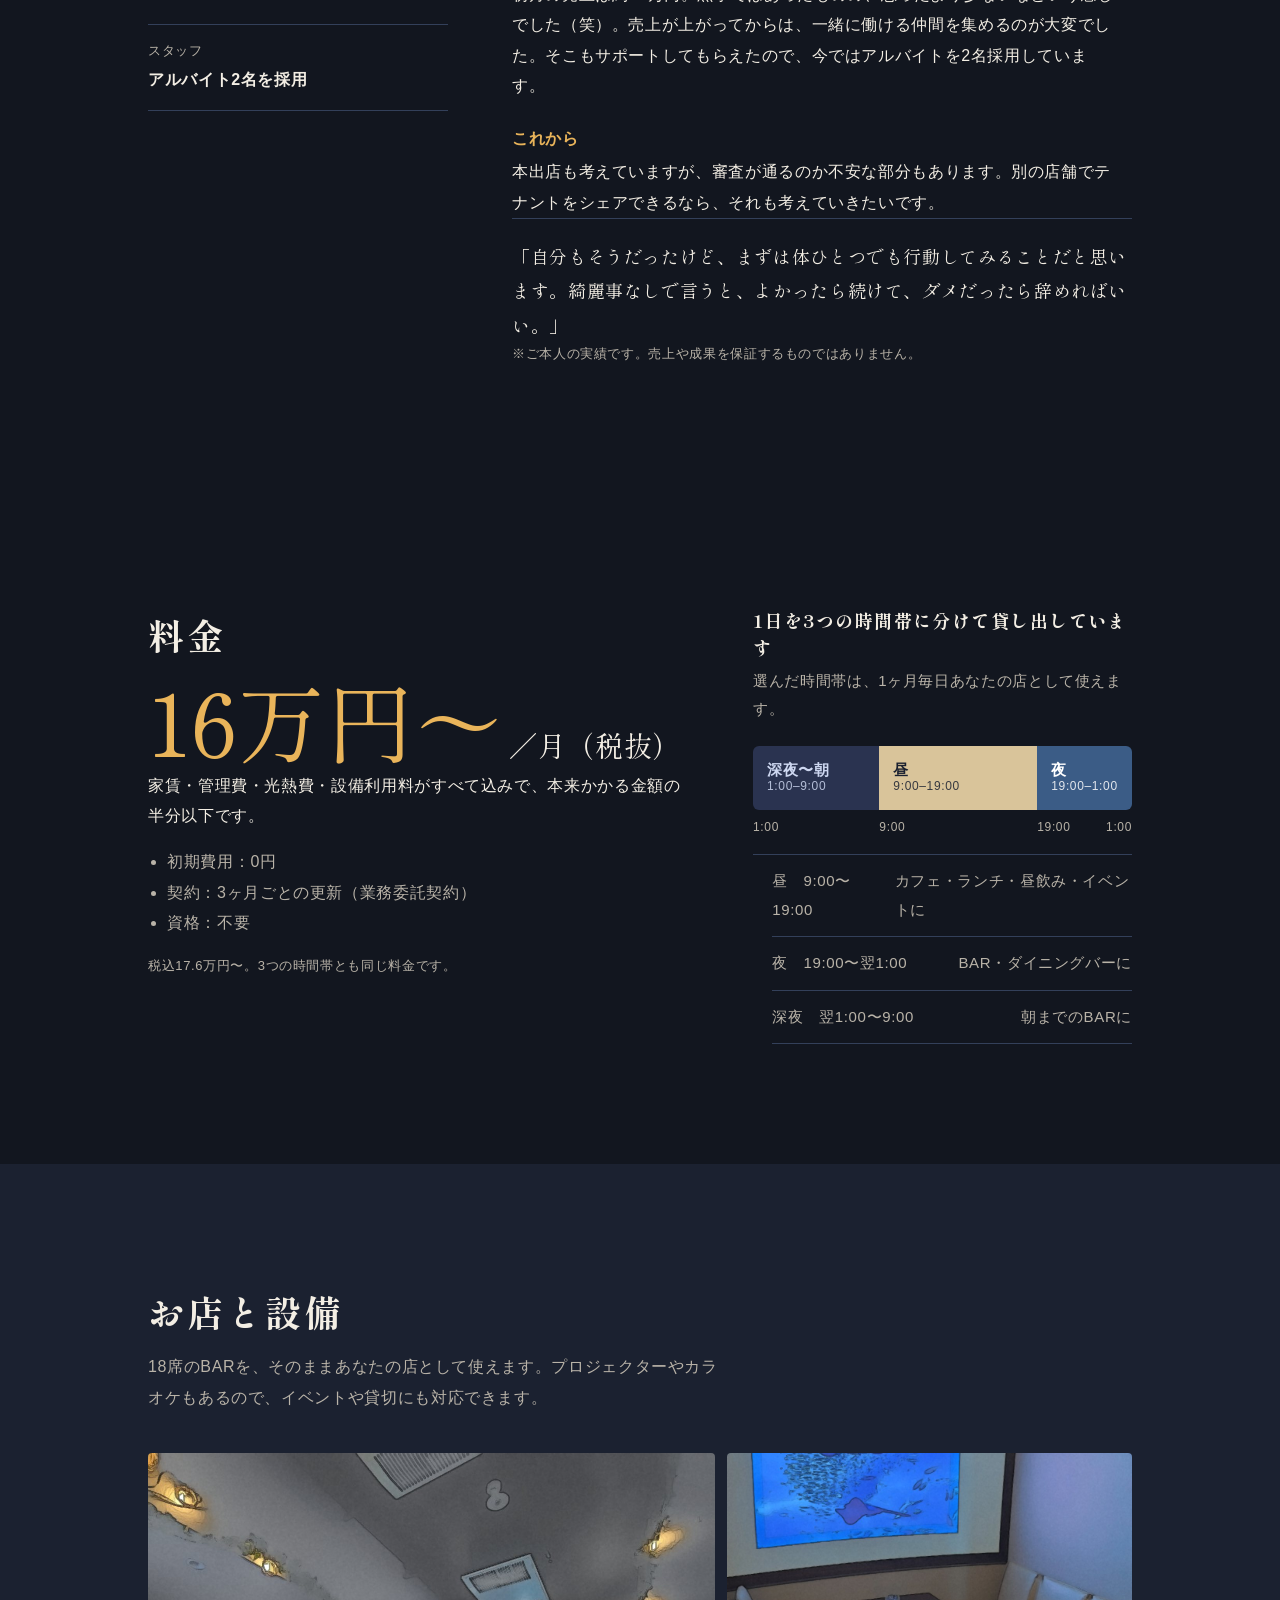
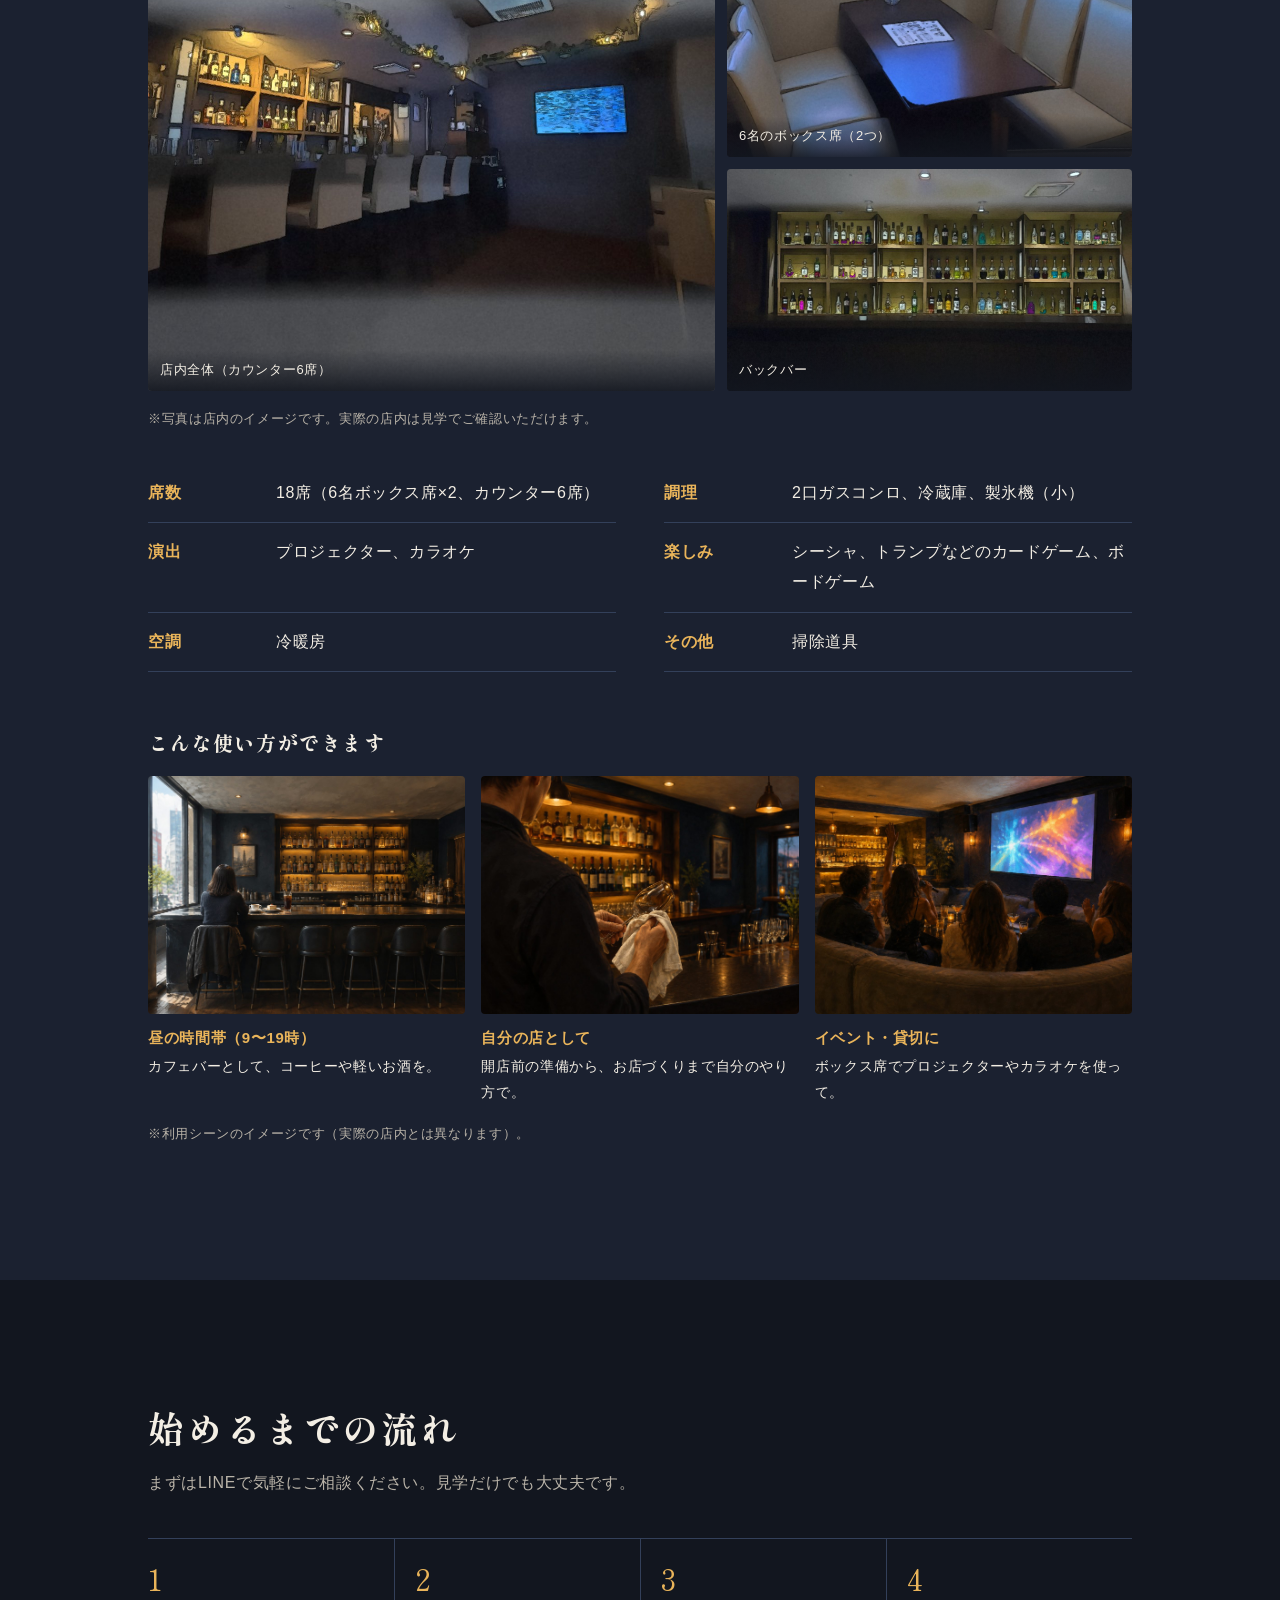
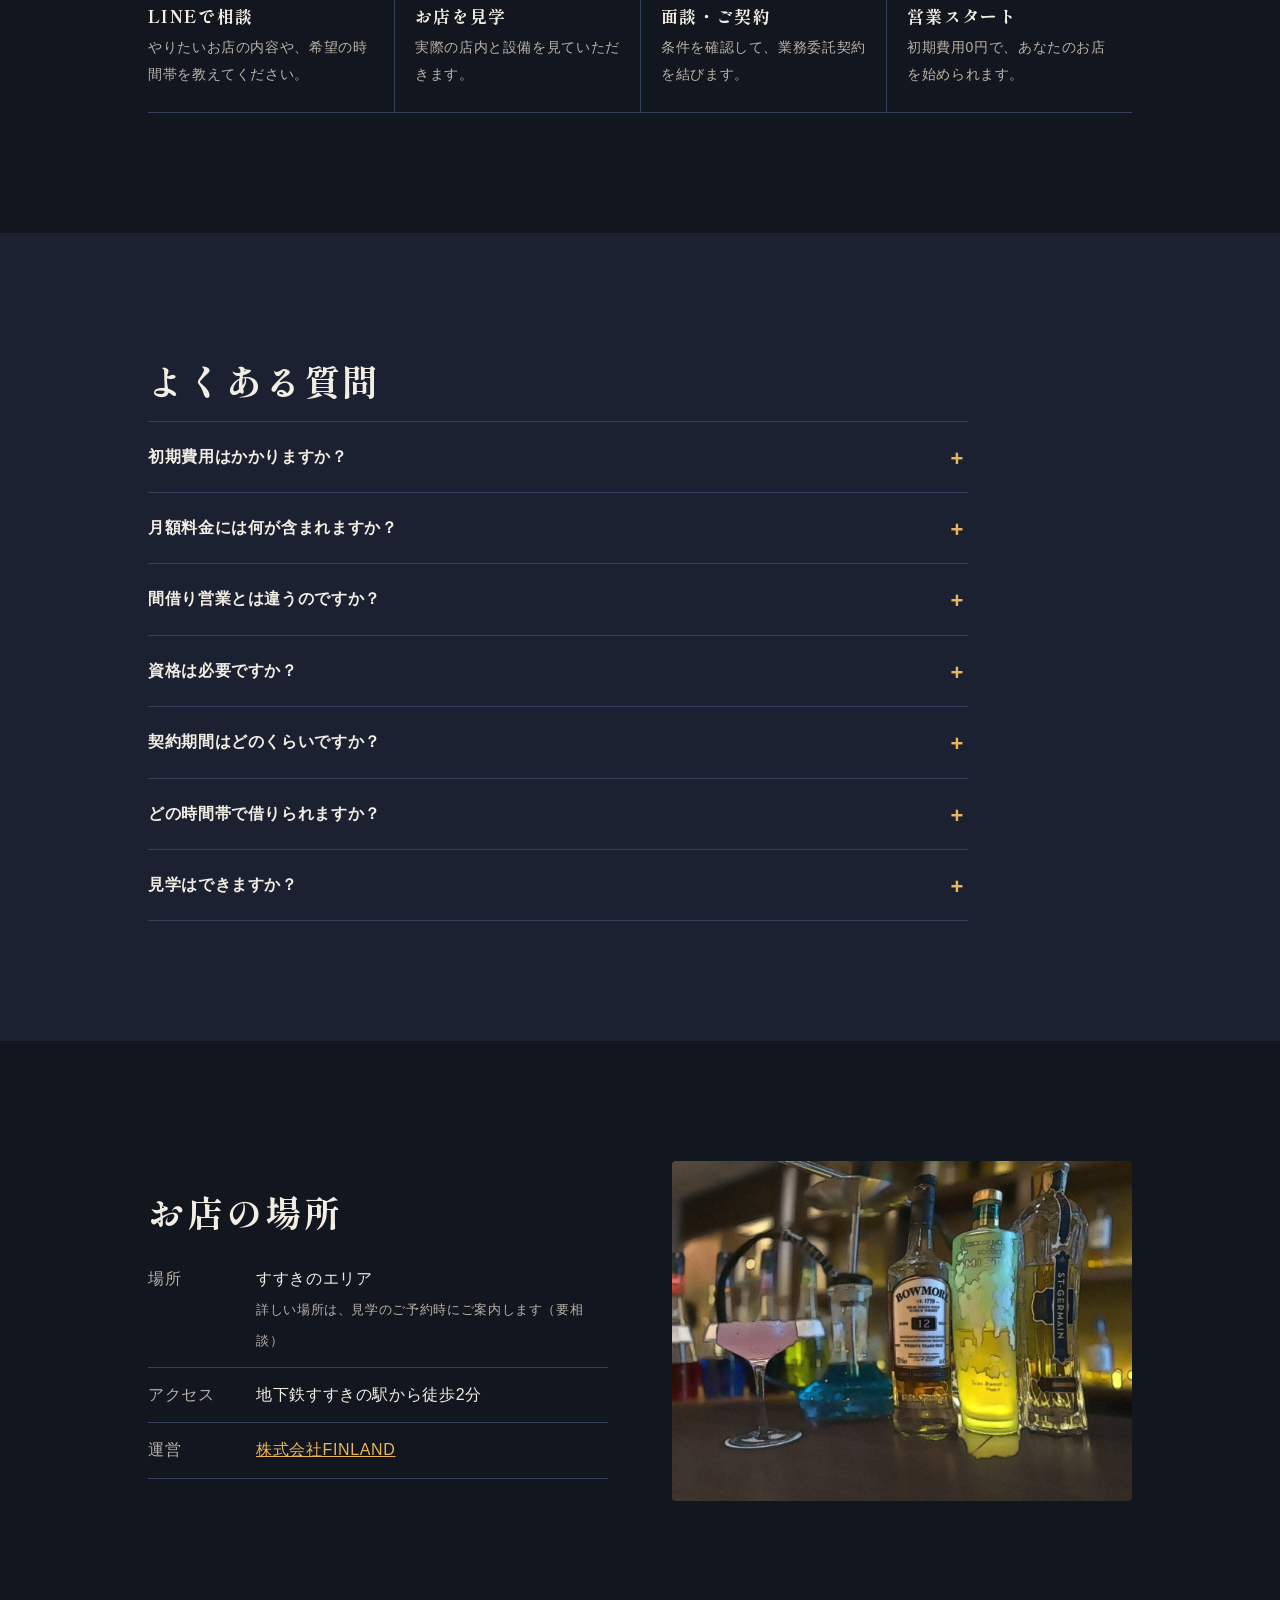
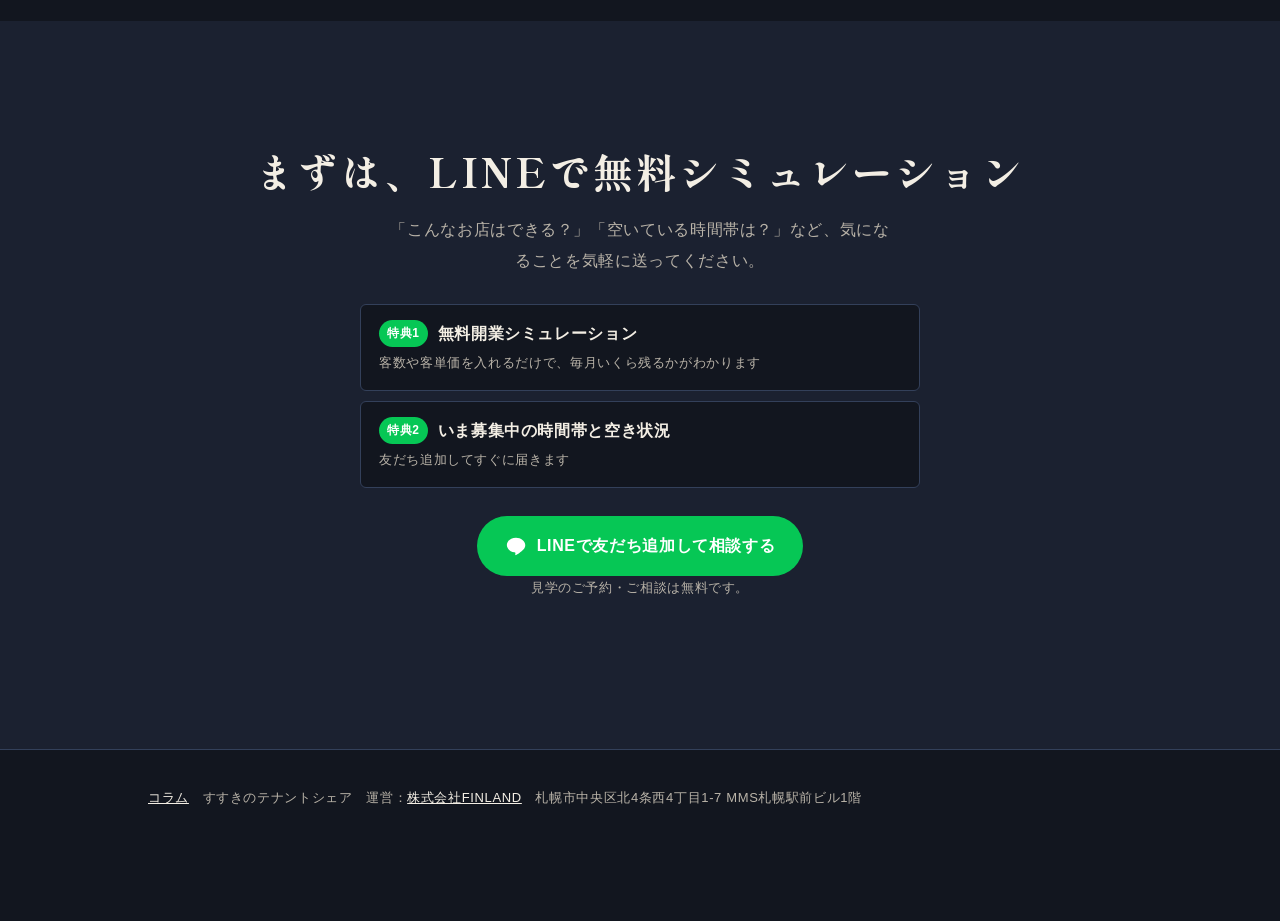
==== commit 5089ec6d: "LINE追加特典（無料開業シミュレーション・空き状況）を追加、料金に税抜を明記 Co-Authored-By: Claude Opus 5.5 <noreply@anthropic.com> Clau" ====
--- a/index.html
+++ b/index.html
@@ -3,12 +3,12 @@
 <head>
 <meta charset="utf-8">
 <meta name="viewport" content="width=device-width, initial-scale=1">
-<title>すすきのテナントシェア｜初期費用0円・月16万円〜、業務委託で自分のBARを始める</title>
-<meta name="description" content="すすきの駅徒歩2分のBARを、時間帯で分けて貸し出すテナントシェア。初期費用0円、月16万円〜（家賃・管理費・光熱費・設備利用料込み、本来かかる金額の半分以下です）、3ヶ月ごとの更新。自分の店を小さく始めたい方へ。">
+<title>すすきのテナントシェア｜初期費用0円・月16万円（税抜）〜、業務委託で自分のBARを始める</title>
+<meta name="description" content="すすきの駅徒歩2分のBARを、時間帯で分けて貸し出すテナントシェア。初期費用0円、月16万円（税抜）〜（家賃・管理費・光熱費・設備利用料込み、本来かかる金額の半分以下です）、3ヶ月ごとの更新。自分の店を小さく始めたい方へ。">
 <link rel="canonical" href="https://susukino-tenantshare.com/">
 <meta property="og:type" content="website">
 <meta property="og:title" content="すすきのテナントシェア｜初期費用0円で自分のBARを始める">
-<meta property="og:description" content="すすきの駅徒歩2分。設備そろったBARを、初期費用0円・月16万円〜で。">
+<meta property="og:description" content="すすきの駅徒歩2分。設備そろったBARを、初期費用0円・月16万円（税抜）〜で。">
 <meta property="og:url" content="https://susukino-tenantshare.com/">
 <meta property="og:image" content="https://susukino-tenantshare.com/img/floor.jpg">
 <meta name="twitter:card" content="summary_large_image">
@@ -16,12 +16,12 @@
 <link rel="preconnect" href="https://fonts.gstatic.com" crossorigin>
 <link href="https://fonts.googleapis.com/css2?family=Shippori+Mincho+B1:wght@600;800&family=Zen+Kaku+Gothic+New:wght@400;700&display=swap" rel="stylesheet">
 <script type="application/ld+json">
-{"@context":"https://schema.org","@type":"Service","name":"すすきのテナントシェア","serviceType":"飲食店のテナントシェア（業務委託での店舗運営）","areaServed":"札幌市中央区すすきの","provider":{"@type":"Organization","name":"株式会社FINLAND","url":"https://finlandinc.jp/"},"offers":{"@type":"Offer","priceCurrency":"JPY","price":"160000","description":"月額16万円〜（家賃・管理費・光熱費・設備利用料込み、本来かかる金額の半分以下です）、初期費用0円、3ヶ月ごとの更新"}}
+{"@context":"https://schema.org","@type":"Service","name":"すすきのテナントシェア","serviceType":"飲食店のテナントシェア（業務委託での店舗運営）","areaServed":"札幌市中央区すすきの","provider":{"@type":"Organization","name":"株式会社FINLAND","url":"https://finlandinc.jp/"},"offers":{"@type":"Offer","priceCurrency":"JPY","price":"160000","priceSpecification":{"@type":"UnitPriceSpecification","price":"160000","priceCurrency":"JPY","valueAddedTaxIncluded":false,"unitText":"月"},"description":"月額16万円（税抜）〜（家賃・管理費・光熱費・設備利用料込み、本来かかる金額の半分以下です）、初期費用0円、3ヶ月ごとの更新"}}
 </script>
 <script type="application/ld+json">
 {"@context":"https://schema.org","@type":"FAQPage","mainEntity":[
 {"@type":"Question","name":"初期費用はかかりますか？","acceptedAnswer":{"@type":"Answer","text":"かかりません。保証金・内装工事・設備の購入も不要です。"}},
-{"@type":"Question","name":"月額料金には何が含まれますか？","acceptedAnswer":{"@type":"Answer","text":"家賃・管理費・光熱費・設備利用料がすべて含まれて、月16万円〜です。本来かかる金額の半分以下です。"}},
+{"@type":"Question","name":"月額料金には何が含まれますか？","acceptedAnswer":{"@type":"Answer","text":"家賃・管理費・光熱費・設備利用料がすべて含まれて、月16万円（税抜）〜です。本来かかる金額の半分以下です。"}},
 {"@type":"Question","name":"間借り営業とは違うのですか？","acceptedAnswer":{"@type":"Answer","text":"間借りとは少し違い、業務委託という形です。お店の設備や営業の枠組みはそのままに、選んだ時間帯のお店づくりと営業をおまかせします。"}},
 {"@type":"Question","name":"資格は必要ですか？","acceptedAnswer":{"@type":"Answer","text":"業務委託契約での営業となるため、ご自身で資格を取る必要はありません。"}},
 {"@type":"Question","name":"契約期間はどのくらいですか？","acceptedAnswer":{"@type":"Answer","text":"3ヶ月ごとの更新です。"}},
@@ -177,6 +177,12 @@
 .final p{color:var(--mute);margin:0 auto 28px;max-width:32em}
 .note{font-size:13px;color:var(--mute);margin-top:16px}
 
+.gift{margin:18px 0 0;font-size:14px;color:var(--mute)}
+.gift b{color:var(--cream)}
+.gifts{list-style:none;margin:0 auto 28px;padding:0;max-width:560px;display:grid;gap:10px;text-align:left}
+.gifts li{background:var(--night);border:1px solid var(--line);border-radius:6px;padding:14px 18px;font-weight:700}
+.gifts b{display:inline-block;background:var(--line-green);color:#fff;font-size:12px;padding:2px 8px;border-radius:999px;margin-right:10px;vertical-align:2px}
+.gifts span{display:block;font-weight:400;font-size:13px;color:var(--mute);margin-top:2px}
 footer{padding:36px 0 110px;font-size:13px;color:var(--mute);border-top:1px solid var(--line)}
 footer a{color:var(--cream)}
 
@@ -201,14 +207,15 @@
     <p class="lead">設備のそろったBARを、時間帯ごとに借りられるテナントシェア。物件探しも内装工事もなしで、来月から自分の店を開けます。</p>
     <ul class="facts">
       <li><b>0円</b><span>初期費用</span></li>
-      <li><b>月16万円〜</b><span>家賃・光熱費など込み。本来かかる金額の半分以下です</span></li>
+      <li><b>月16万円（税抜）〜</b><span>家賃・光熱費など込み。本来かかる金額の半分以下です</span></li>
       <li><b>3ヶ月</b><span>ごとの更新</span></li>
       <li><b>不要</b><span>資格</span></li>
     </ul>
     <div class="hero-cta">
-      <a class="btn-line" href="https://lin.ee/NekoZWD" target="_blank" rel="noopener"><svg viewBox="0 0 24 24" aria-hidden="true"><path fill="currentColor" d="M12 3C6.5 3 2 6.6 2 11c0 4 3.6 7.3 8.4 7.9.3.1.8.2.9.5.1.3.1.7 0 1l-.1.9c0 .3-.2 1 .9.6 1.1-.5 5.9-3.5 8-6 1.5-1.6 2-3.2 2-4.9C22 6.6 17.5 3 12 3z"/></svg>LINEで相談する</a>
+      <a class="btn-line" href="https://lin.ee/NekoZWD" target="_blank" rel="noopener"><svg viewBox="0 0 24 24" aria-hidden="true"><path fill="currentColor" d="M12 3C6.5 3 2 6.6 2 11c0 4 3.6 7.3 8.4 7.9.3.1.8.2.9.5.1.3.1.7 0 1l-.1.9c0 .3-.2 1 .9.6 1.1-.5 5.9-3.5 8-6 1.5-1.6 2-3.2 2-4.9C22 6.6 17.5 3 12 3z"/></svg>LINE追加で無料シミュレーション</a>
       <a class="btn-sub" href="#price">料金と時間帯を見る</a>
     </div>
+    <p class="gift">LINE追加の特典：<b>無料開業シミュレーション</b>と<b>いま募集中の時間帯</b>をすぐにお届けします</p>
   </div>
 </section>
 
@@ -234,7 +241,7 @@
       <tbody>
         <tr><th scope="row">保証金・礼金</th><td>必要（数百万円〜かかることも）</td><td class="us">0円</td></tr>
         <tr><th scope="row">内装工事・設備</th><td>自分で用意</td><td class="us">そろっている（そのまま使える）</td></tr>
-        <tr><th scope="row">毎月の固定費</th><td>家賃・管理費・光熱費を別々に支払い</td><td class="us">月16万円〜にすべて込み<br><small style="font-weight:400;color:var(--amber)">本来かかる金額の半分以下です</small></td></tr>
+        <tr><th scope="row">毎月の固定費</th><td>家賃・管理費・光熱費を別々に支払い</td><td class="us">月16万円（税抜）〜にすべて込み<br><small style="font-weight:400;color:var(--amber)">本来かかる金額の半分以下です</small></td></tr>
         <tr><th scope="row">やめるとき</th><td>原状回復の費用がかかることも</td><td class="us">3ヶ月ごとの更新で判断できる</td></tr>
         <tr><th scope="row">場所</th><td>空き物件しだい。人気のテナント情報は一般には出回らず、たどり着くのが難しい</td><td class="us">すすきの駅から徒歩2分</td></tr>
       </tbody>
@@ -279,14 +286,14 @@
   <div class="wrap price">
     <div>
       <h2 class="sec-title" id="price-title">料金</h2>
-      <p class="price-big">16万円〜<small>／月</small></p>
+      <p class="price-big">16万円〜<small>／月（税抜）</small></p>
       <p style="margin:0">家賃・管理費・光熱費・設備利用料がすべて込みで、本来かかる金額の半分以下です。</p>
       <ul>
         <li>初期費用：0円</li>
         <li>契約：3ヶ月ごとの更新（業務委託契約）</li>
         <li>資格：不要</li>
       </ul>
-      <p class="note">時間帯によって料金が変わります。詳しくはLINEでお問い合わせください。</p>
+      <p class="note">税込17.6万円〜。3つの時間帯とも同じ料金です。</p>
     </div>
     <div class="band-wrap">
       <h3>1日を3つの時間帯に分けて貸し出しています</h3>
@@ -352,7 +359,7 @@
     <h2 class="sec-title" id="faq-title">よくある質問</h2>
     <div class="faq">
       <details><summary>初期費用はかかりますか？</summary><p>かかりません。保証金・内装工事・設備の購入も不要です。</p></details>
-      <details><summary>月額料金には何が含まれますか？</summary><p>家賃・管理費・光熱費・設備利用料がすべて含まれて、月16万円〜です。本来かかる金額の半分以下です。時間帯によって料金が変わります。</p></details>
+      <details><summary>月額料金には何が含まれますか？</summary><p>家賃・管理費・光熱費・設備利用料がすべて含まれて、月16万円（税抜）〜です。本来かかる金額の半分以下です。</p></details>
       <details><summary>間借り営業とは違うのですか？</summary><p>間借りとは少し違い、業務委託という形です。お店の設備や営業の枠組みはそのままに、選んだ時間帯のお店づくりと営業をおまかせします。</p></details>
       <details><summary>資格は必要ですか？</summary><p>業務委託契約での営業となるため、ご自身で資格を取る必要はありません。</p></details>
       <details><summary>契約期間はどのくらいですか？</summary><p>3ヶ月ごとの更新です。続けるかどうかを3ヶ月ごとに判断できます。</p></details>
@@ -378,8 +385,12 @@
 
 <section class="final" id="contact" aria-labelledby="final-title">
   <div class="wrap">
-    <h2 id="final-title">まずは、LINEで相談してみる</h2>
+    <h2 id="final-title">まずは、LINEで無料シミュレーション</h2>
     <p>「こんなお店はできる？」「空いている時間帯は？」など、気になることを気軽に送ってください。</p>
+    <ul class="gifts">
+      <li><b>特典1</b>無料開業シミュレーション<span>客数や客単価を入れるだけで、毎月いくら残るかがわかります</span></li>
+      <li><b>特典2</b>いま募集中の時間帯と空き状況<span>友だち追加してすぐに届きます</span></li>
+    </ul>
     <a class="btn-line" href="https://lin.ee/NekoZWD" target="_blank" rel="noopener"><svg viewBox="0 0 24 24" aria-hidden="true"><path fill="currentColor" d="M12 3C6.5 3 2 6.6 2 11c0 4 3.6 7.3 8.4 7.9.3.1.8.2.9.5.1.3.1.7 0 1l-.1.9c0 .3-.2 1 .9.6 1.1-.5 5.9-3.5 8-6 1.5-1.6 2-3.2 2-4.9C22 6.6 17.5 3 12 3z"/></svg>LINEで友だち追加して相談する</a>
     <p class="note">見学のご予約・ご相談は無料です。</p>
   </div>
@@ -390,6 +401,6 @@
   <div class="wrap"><a href="/column/">コラム</a>　すすきのテナントシェア　運営：<a href="https://finlandinc.jp/">株式会社FINLAND</a>　札幌市中央区北4条西4丁目1-7 MMS札幌駅前ビル1階</div>
 </footer>
 
-<div class="sticky"><a class="btn-line" href="https://lin.ee/NekoZWD" target="_blank" rel="noopener"><svg viewBox="0 0 24 24" aria-hidden="true"><path fill="currentColor" d="M12 3C6.5 3 2 6.6 2 11c0 4 3.6 7.3 8.4 7.9.3.1.8.2.9.5.1.3.1.7 0 1l-.1.9c0 .3-.2 1 .9.6 1.1-.5 5.9-3.5 8-6 1.5-1.6 2-3.2 2-4.9C22 6.6 17.5 3 12 3z"/></svg>LINEで相談する</a></div>
+<div class="sticky"><a class="btn-line" href="https://lin.ee/NekoZWD" target="_blank" rel="noopener"><svg viewBox="0 0 24 24" aria-hidden="true"><path fill="currentColor" d="M12 3C6.5 3 2 6.6 2 11c0 4 3.6 7.3 8.4 7.9.3.1.8.2.9.5.1.3.1.7 0 1l-.1.9c0 .3-.2 1 .9.6 1.1-.5 5.9-3.5 8-6 1.5-1.6 2-3.2 2-4.9C22 6.6 17.5 3 12 3z"/></svg>LINE追加で無料シミュレーション</a></div>
 </body>
 </html>
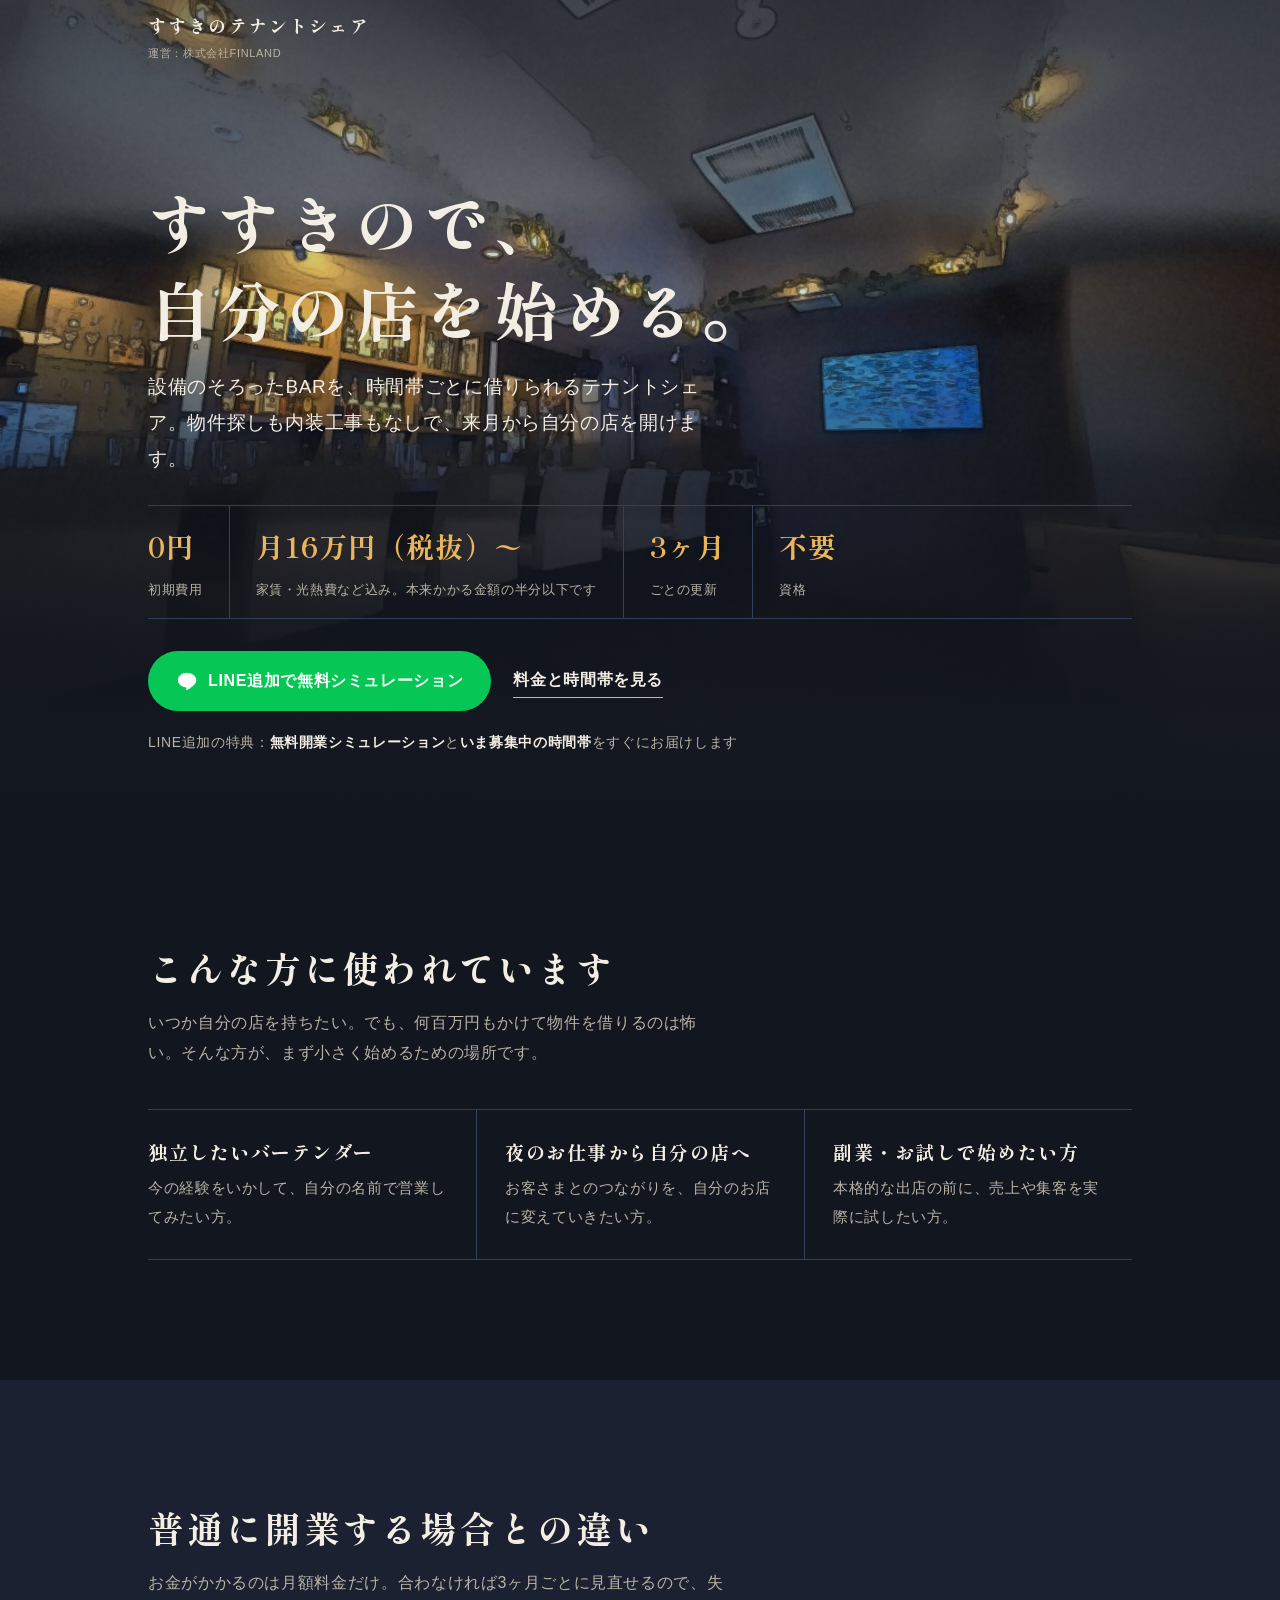
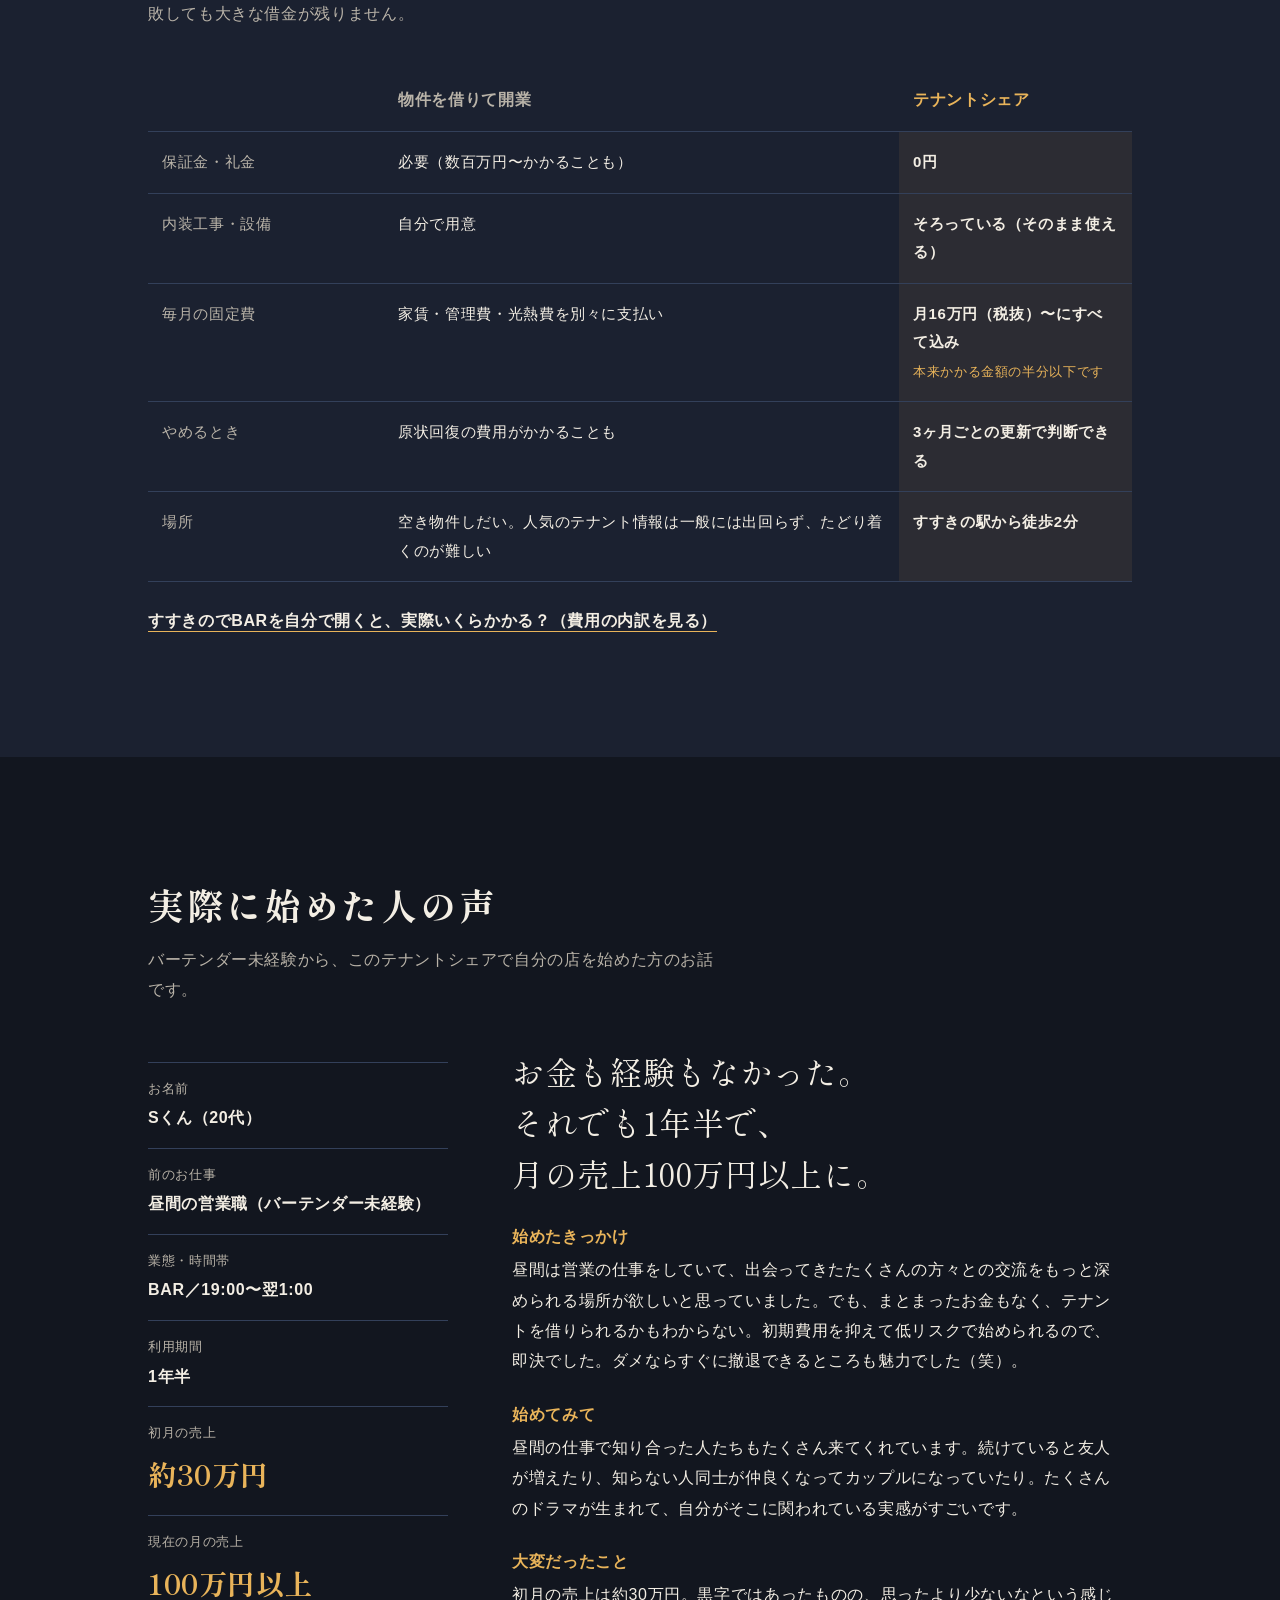
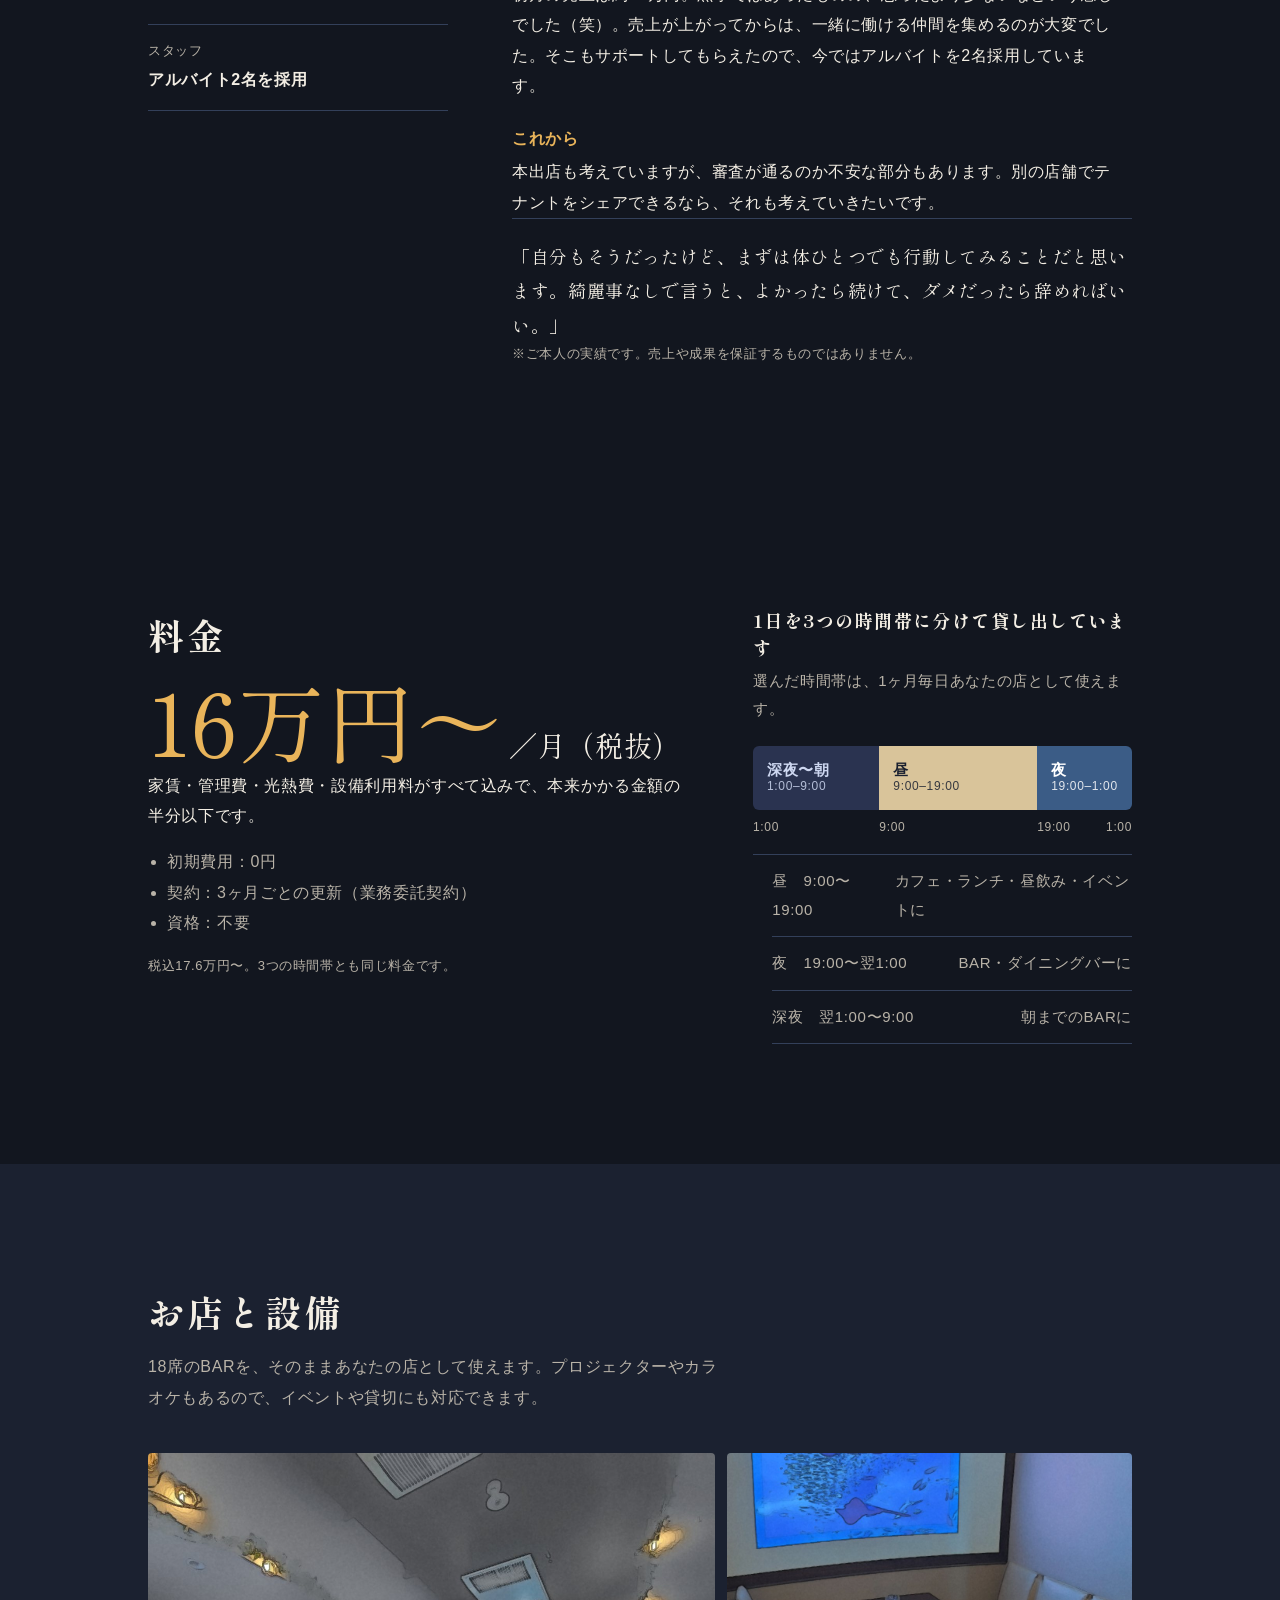
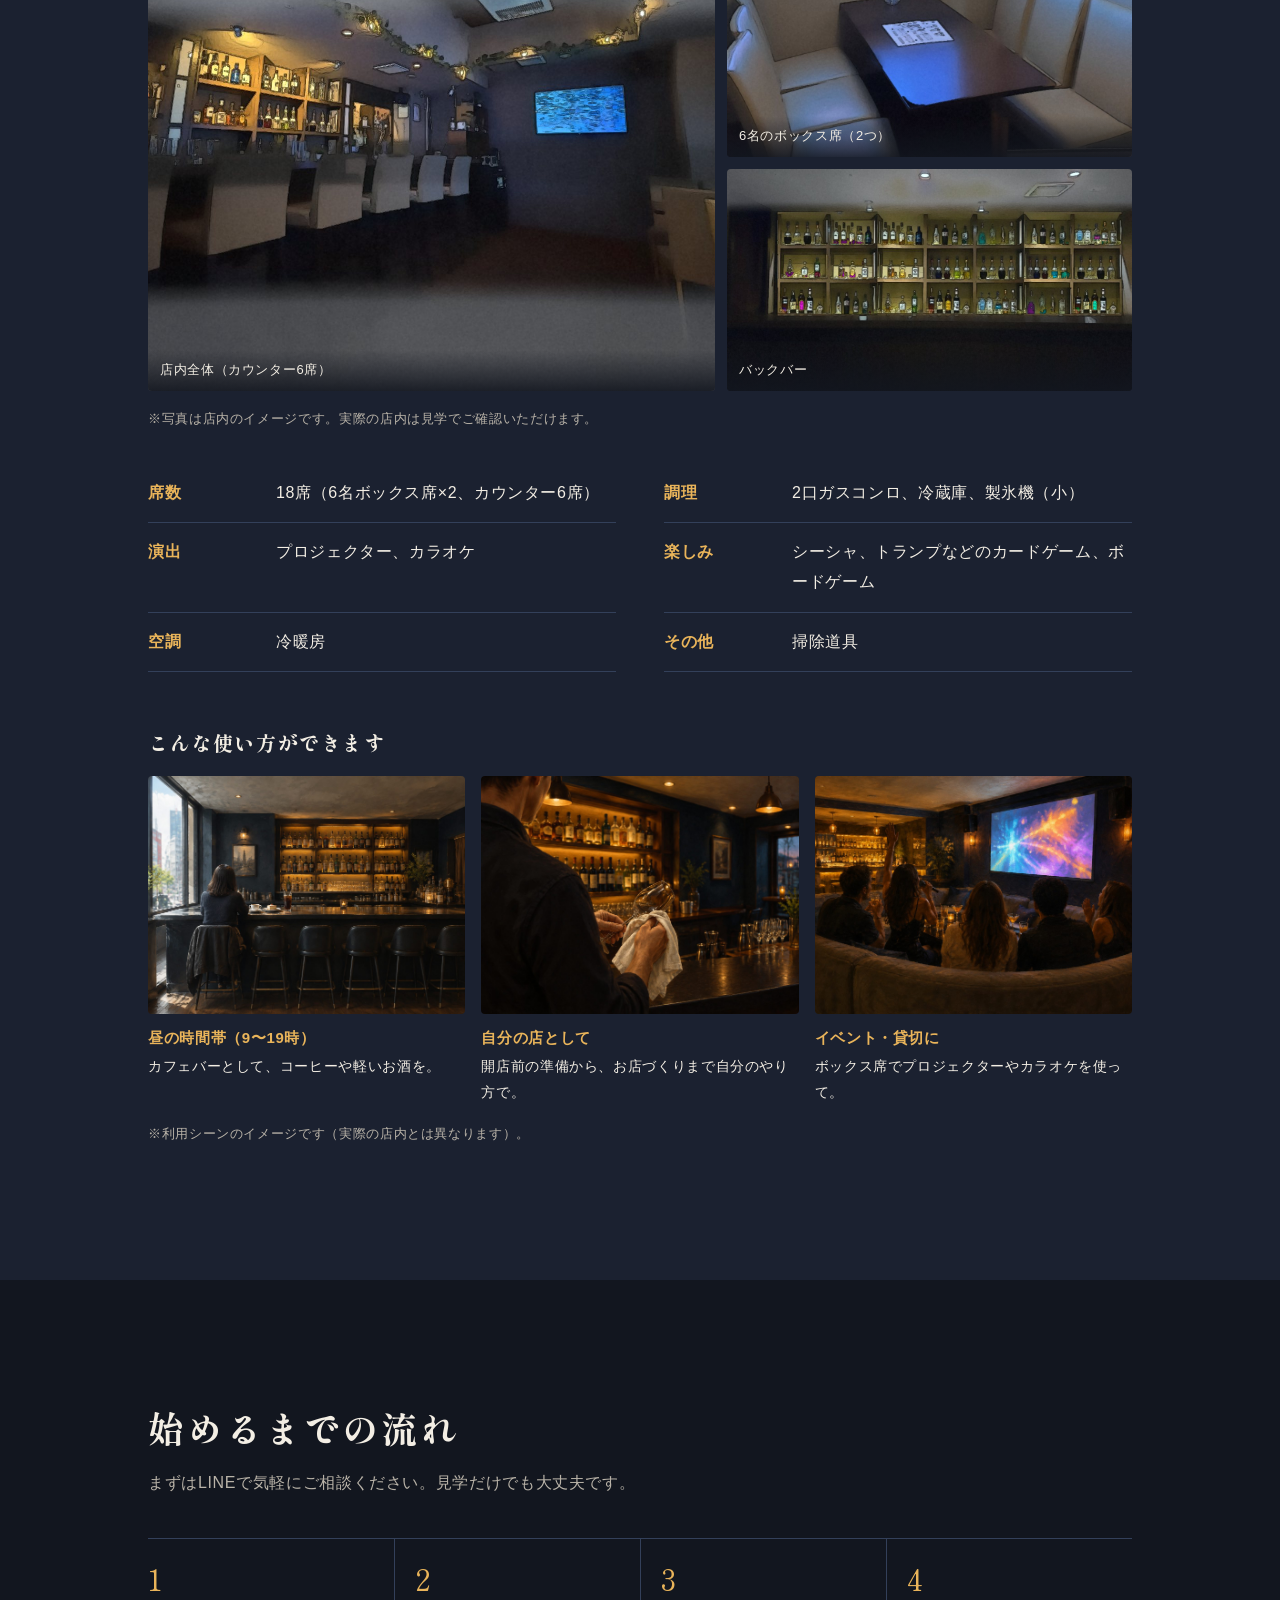
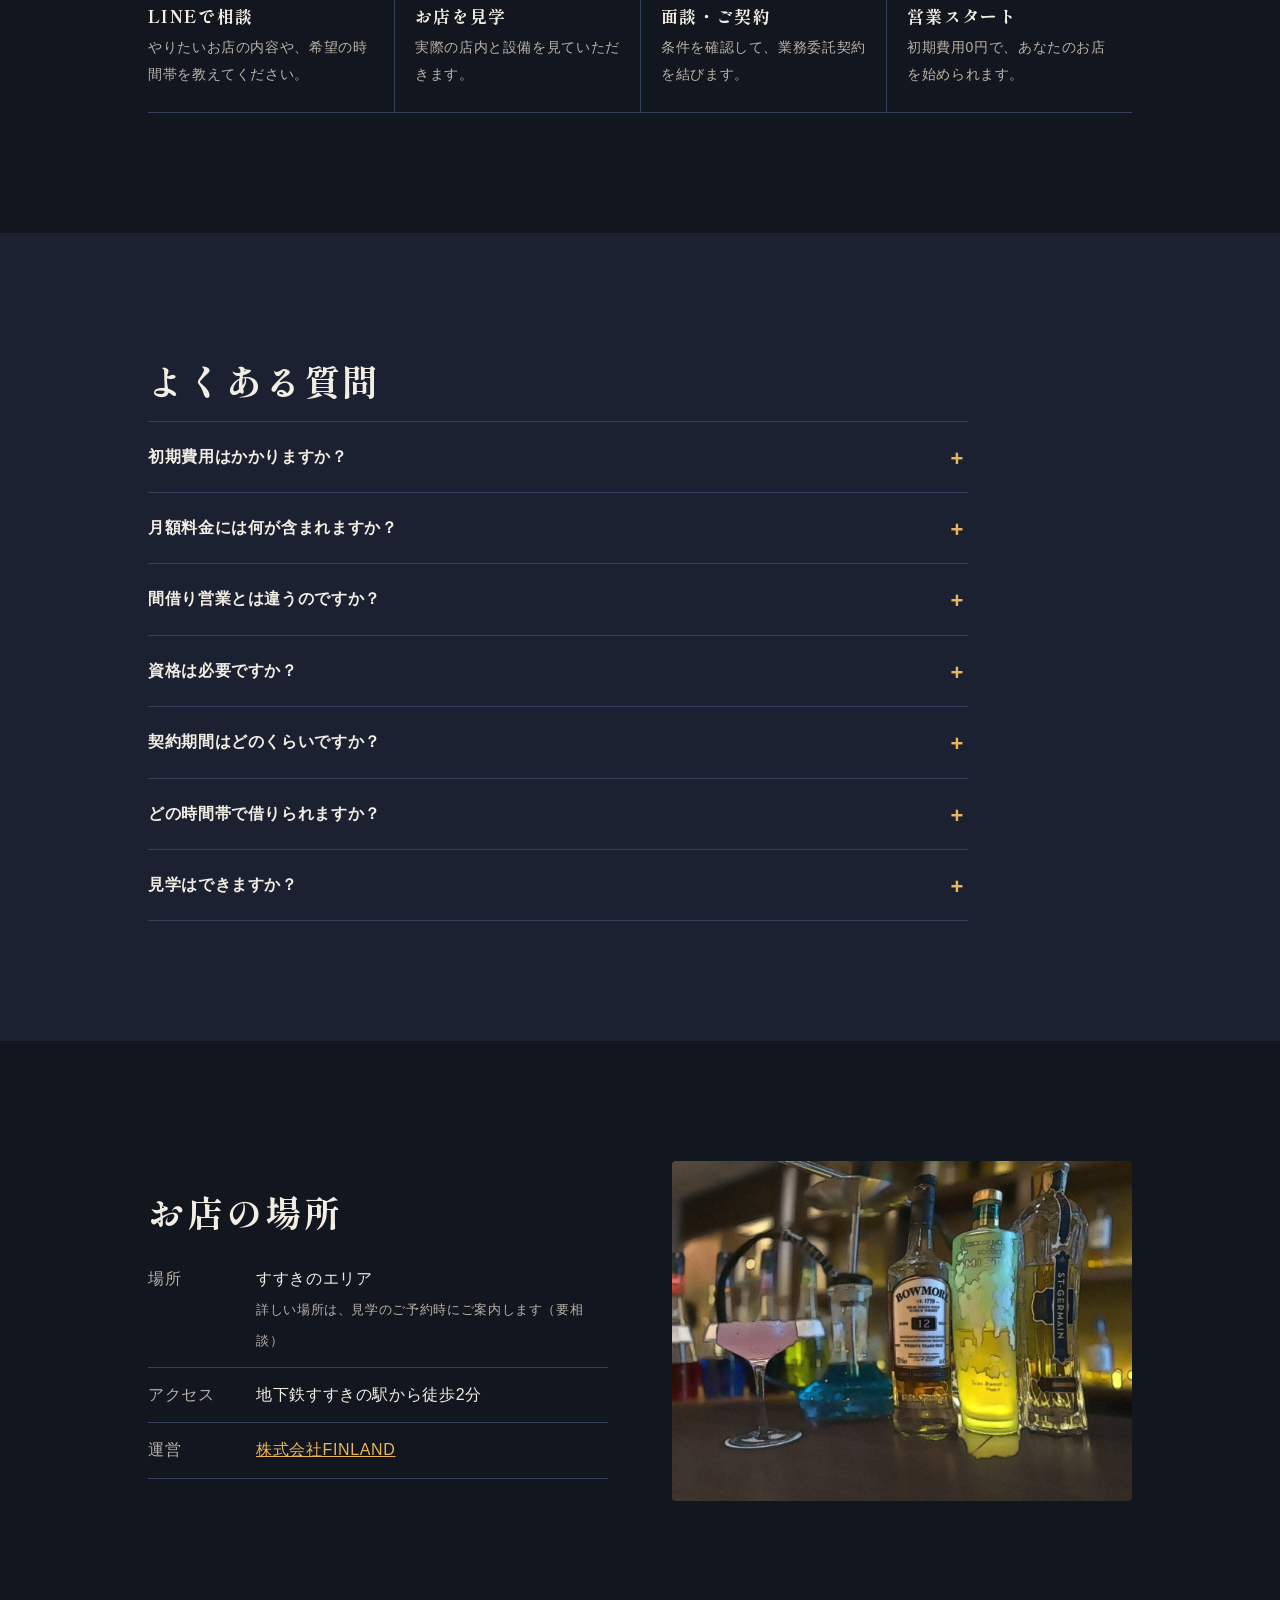
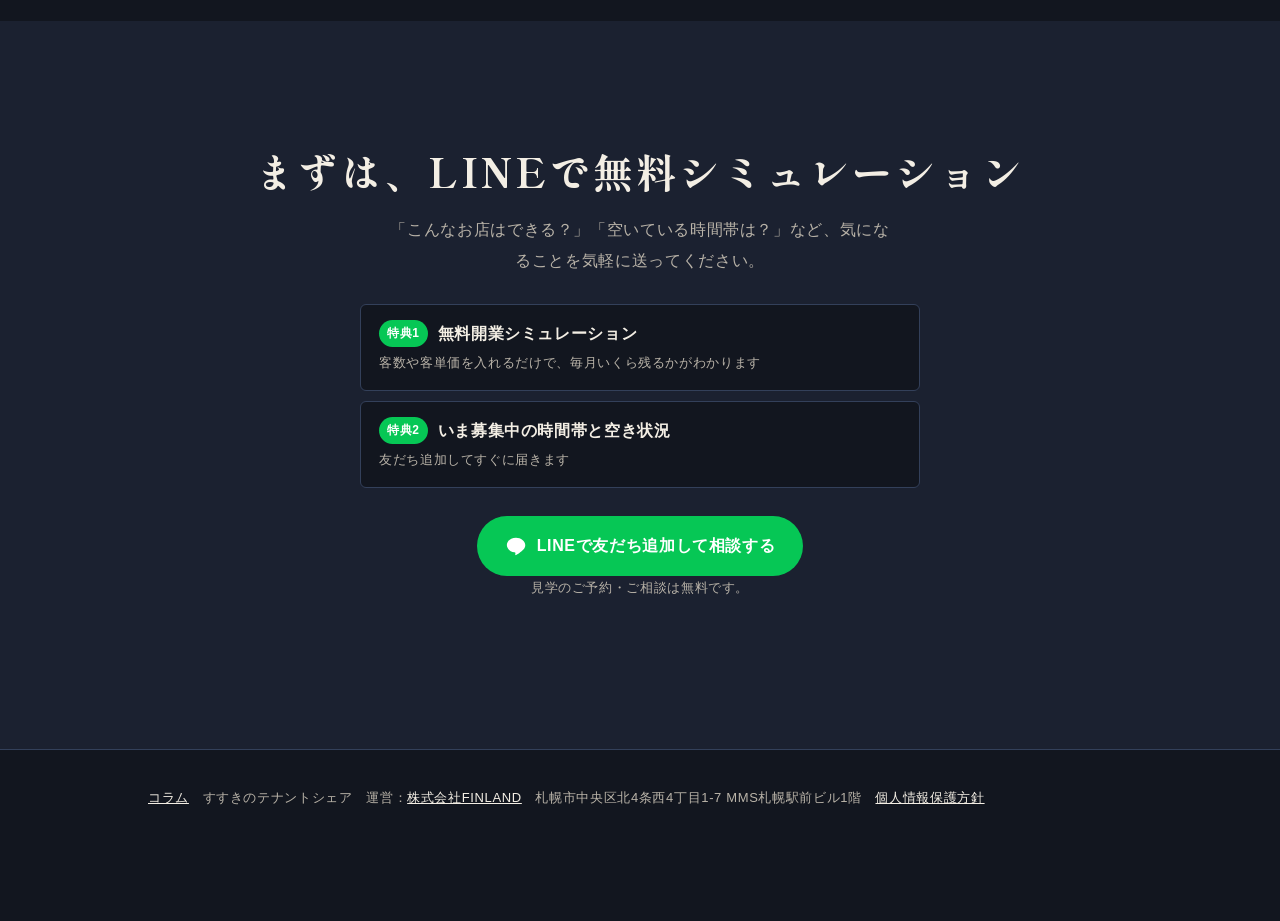
==== commit 51fe643d: "フッターに個人情報保護方針へのリンクを追加 Co-Authored-By: Claude Opus 5.5 <noreply@anthropic.com> Claude-Session: https:" ====
--- a/index.html
+++ b/index.html
@@ -2,6 +2,9 @@
 <html lang="ja">
 <head>
 <meta charset="utf-8">
+<!-- Google tag (gtag.js) -->
+<script async src="https://www.googletagmanager.com/gtag/js?id=G-40YMYY6KS2"></script>
+<script>window.dataLayer=window.dataLayer||[];function gtag(){dataLayer.push(arguments);}gtag('js',new Date());gtag('config','G-40YMYY6KS2');</script>
 <meta name="viewport" content="width=device-width, initial-scale=1">
 <title>すすきのテナントシェア｜初期費用0円・月16万円（税抜）〜、業務委託で自分のBARを始める</title>
 <meta name="description" content="すすきの駅徒歩2分のBARを、時間帯で分けて貸し出すテナントシェア。初期費用0円、月16万円（税抜）〜（家賃・管理費・光熱費・設備利用料込み、本来かかる金額の半分以下です）、3ヶ月ごとの更新。自分の店を小さく始めたい方へ。">
@@ -212,7 +215,7 @@
       <li><b>不要</b><span>資格</span></li>
     </ul>
     <div class="hero-cta">
-      <a class="btn-line" href="https://lin.ee/NekoZWD" target="_blank" rel="noopener"><svg viewBox="0 0 24 24" aria-hidden="true"><path fill="currentColor" d="M12 3C6.5 3 2 6.6 2 11c0 4 3.6 7.3 8.4 7.9.3.1.8.2.9.5.1.3.1.7 0 1l-.1.9c0 .3-.2 1 .9.6 1.1-.5 5.9-3.5 8-6 1.5-1.6 2-3.2 2-4.9C22 6.6 17.5 3 12 3z"/></svg>LINE追加で無料シミュレーション</a>
+      <a class="btn-line" href="https://lin.ee/5M9WkNy" target="_blank" rel="noopener"><svg viewBox="0 0 24 24" aria-hidden="true"><path fill="currentColor" d="M12 3C6.5 3 2 6.6 2 11c0 4 3.6 7.3 8.4 7.9.3.1.8.2.9.5.1.3.1.7 0 1l-.1.9c0 .3-.2 1 .9.6 1.1-.5 5.9-3.5 8-6 1.5-1.6 2-3.2 2-4.9C22 6.6 17.5 3 12 3z"/></svg>LINE追加で無料シミュレーション</a>
       <a class="btn-sub" href="#price">料金と時間帯を見る</a>
     </div>
     <p class="gift">LINE追加の特典：<b>無料開業シミュレーション</b>と<b>いま募集中の時間帯</b>をすぐにお届けします</p>
@@ -391,16 +394,16 @@
       <li><b>特典1</b>無料開業シミュレーション<span>客数や客単価を入れるだけで、毎月いくら残るかがわかります</span></li>
       <li><b>特典2</b>いま募集中の時間帯と空き状況<span>友だち追加してすぐに届きます</span></li>
     </ul>
-    <a class="btn-line" href="https://lin.ee/NekoZWD" target="_blank" rel="noopener"><svg viewBox="0 0 24 24" aria-hidden="true"><path fill="currentColor" d="M12 3C6.5 3 2 6.6 2 11c0 4 3.6 7.3 8.4 7.9.3.1.8.2.9.5.1.3.1.7 0 1l-.1.9c0 .3-.2 1 .9.6 1.1-.5 5.9-3.5 8-6 1.5-1.6 2-3.2 2-4.9C22 6.6 17.5 3 12 3z"/></svg>LINEで友だち追加して相談する</a>
+    <a class="btn-line" href="https://lin.ee/5M9WkNy" target="_blank" rel="noopener"><svg viewBox="0 0 24 24" aria-hidden="true"><path fill="currentColor" d="M12 3C6.5 3 2 6.6 2 11c0 4 3.6 7.3 8.4 7.9.3.1.8.2.9.5.1.3.1.7 0 1l-.1.9c0 .3-.2 1 .9.6 1.1-.5 5.9-3.5 8-6 1.5-1.6 2-3.2 2-4.9C22 6.6 17.5 3 12 3z"/></svg>LINEで友だち追加して相談する</a>
     <p class="note">見学のご予約・ご相談は無料です。</p>
   </div>
 </section>
 </main>
 
 <footer>
-  <div class="wrap"><a href="/column/">コラム</a>　すすきのテナントシェア　運営：<a href="https://finlandinc.jp/">株式会社FINLAND</a>　札幌市中央区北4条西4丁目1-7 MMS札幌駅前ビル1階</div>
+  <div class="wrap"><a href="/column/">コラム</a>　すすきのテナントシェア　運営：<a href="https://finlandinc.jp/">株式会社FINLAND</a>　札幌市中央区北4条西4丁目1-7 MMS札幌駅前ビル1階　<a href="https://finlandinc.jp/privacy/">個人情報保護方針</a></div>
 </footer>
 
-<div class="sticky"><a class="btn-line" href="https://lin.ee/NekoZWD" target="_blank" rel="noopener"><svg viewBox="0 0 24 24" aria-hidden="true"><path fill="currentColor" d="M12 3C6.5 3 2 6.6 2 11c0 4 3.6 7.3 8.4 7.9.3.1.8.2.9.5.1.3.1.7 0 1l-.1.9c0 .3-.2 1 .9.6 1.1-.5 5.9-3.5 8-6 1.5-1.6 2-3.2 2-4.9C22 6.6 17.5 3 12 3z"/></svg>LINE追加で無料シミュレーション</a></div>
+<div class="sticky"><a class="btn-line" href="https://lin.ee/5M9WkNy" target="_blank" rel="noopener"><svg viewBox="0 0 24 24" aria-hidden="true"><path fill="currentColor" d="M12 3C6.5 3 2 6.6 2 11c0 4 3.6 7.3 8.4 7.9.3.1.8.2.9.5.1.3.1.7 0 1l-.1.9c0 .3-.2 1 .9.6 1.1-.5 5.9-3.5 8-6 1.5-1.6 2-3.2 2-4.9C22 6.6 17.5 3 12 3z"/></svg>LINE追加で無料シミュレーション</a></div>
 </body>
 </html>
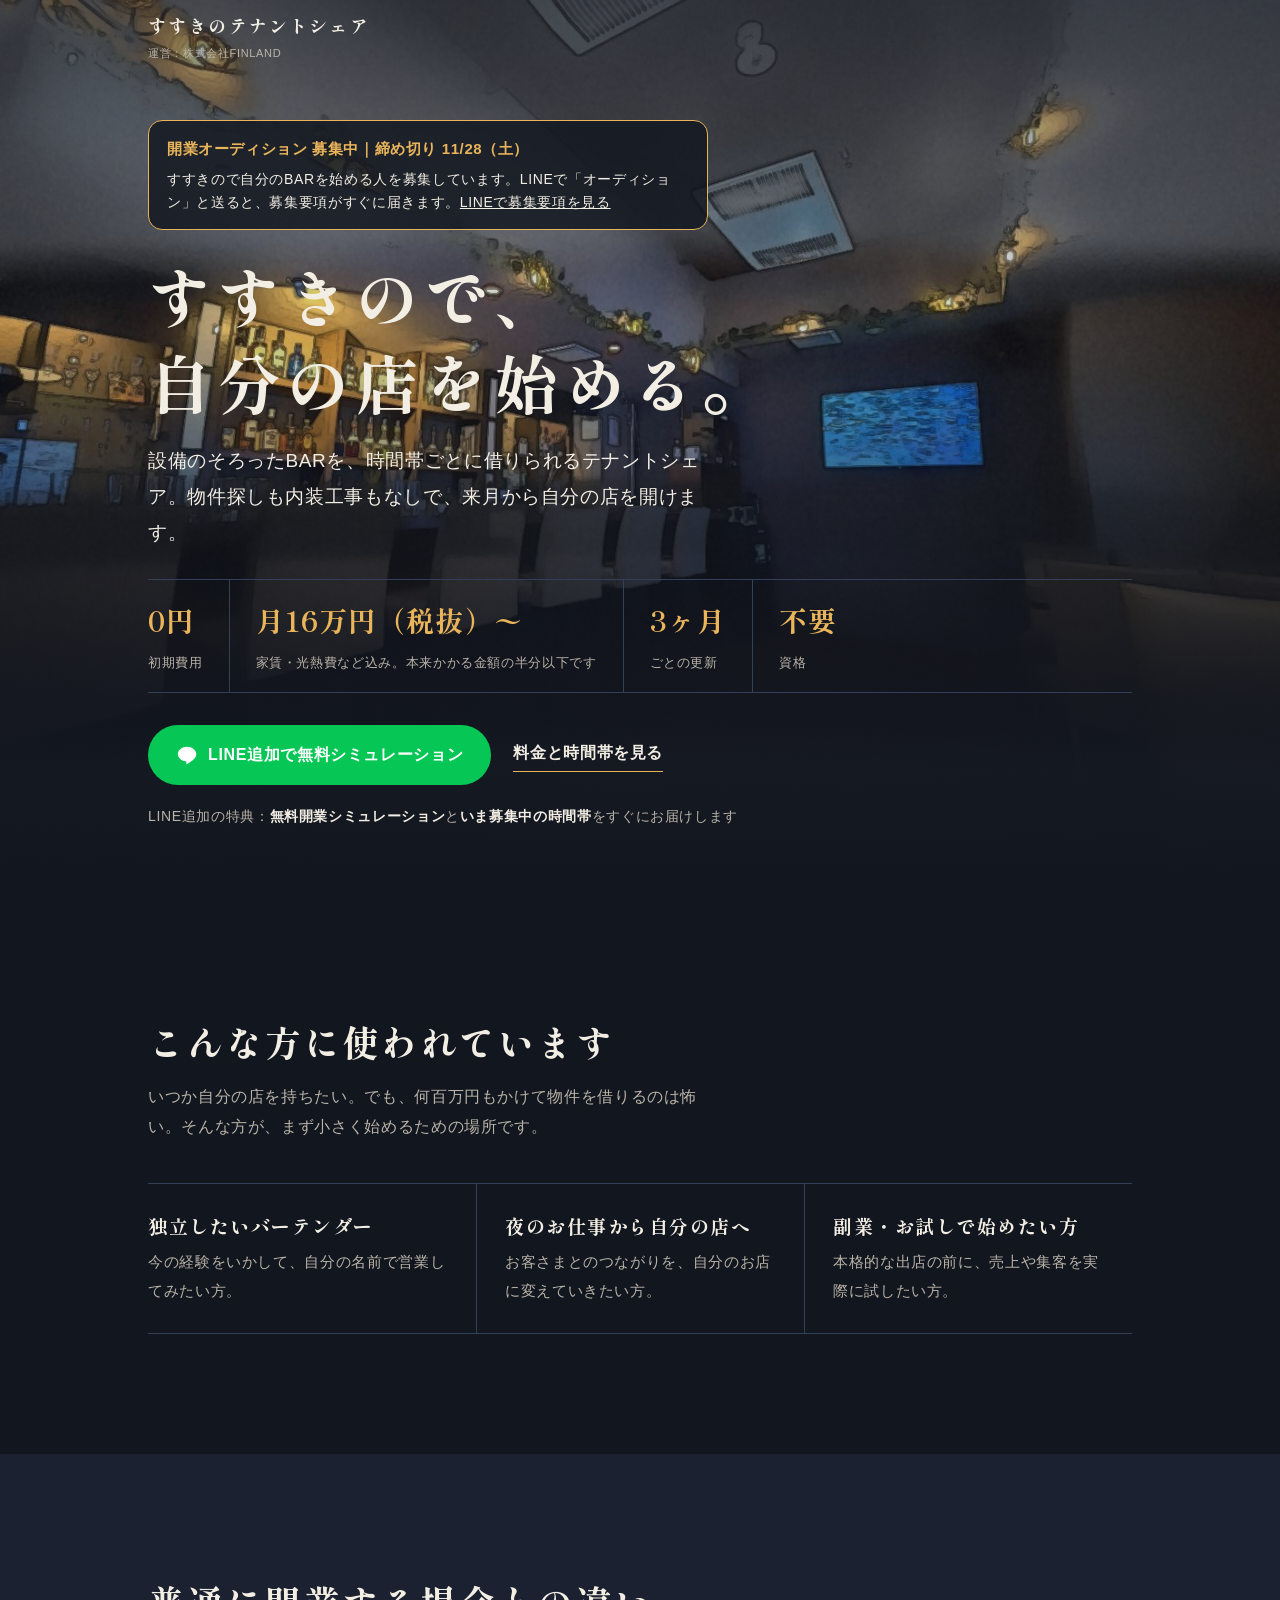
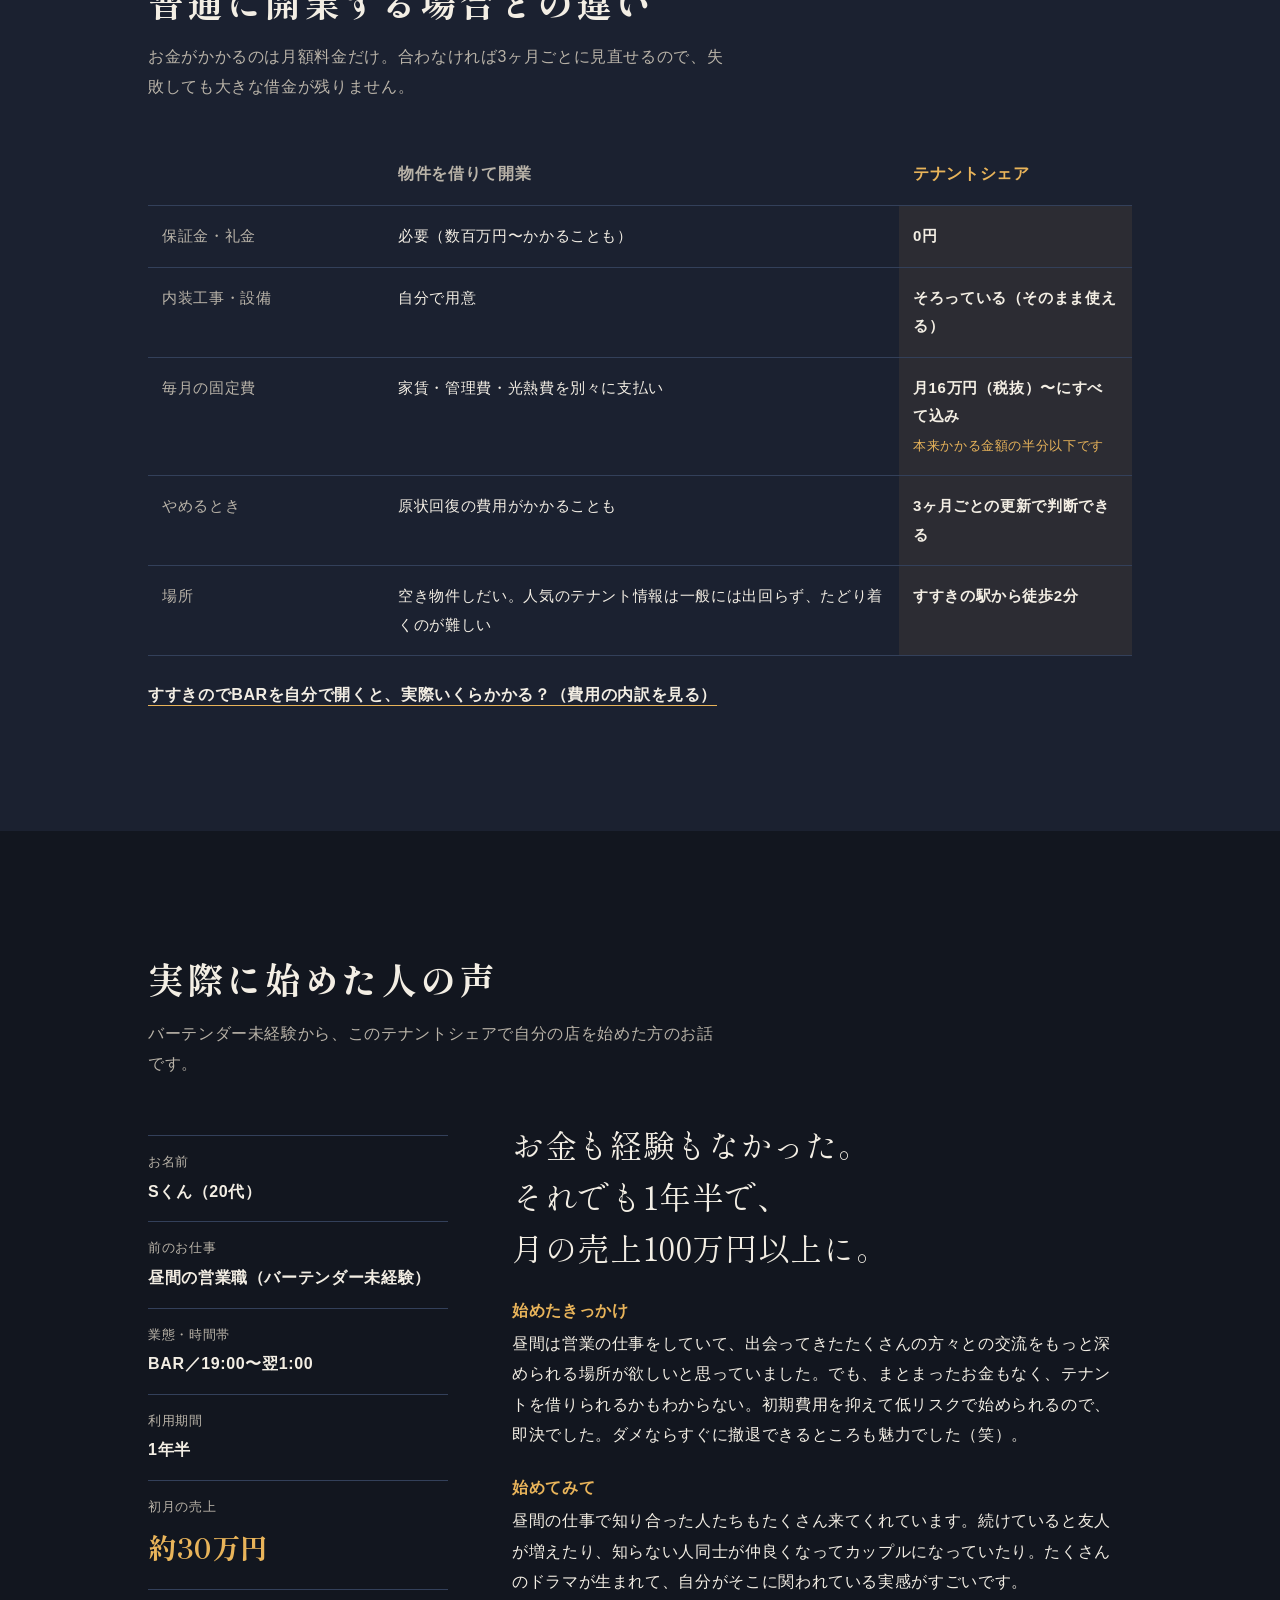
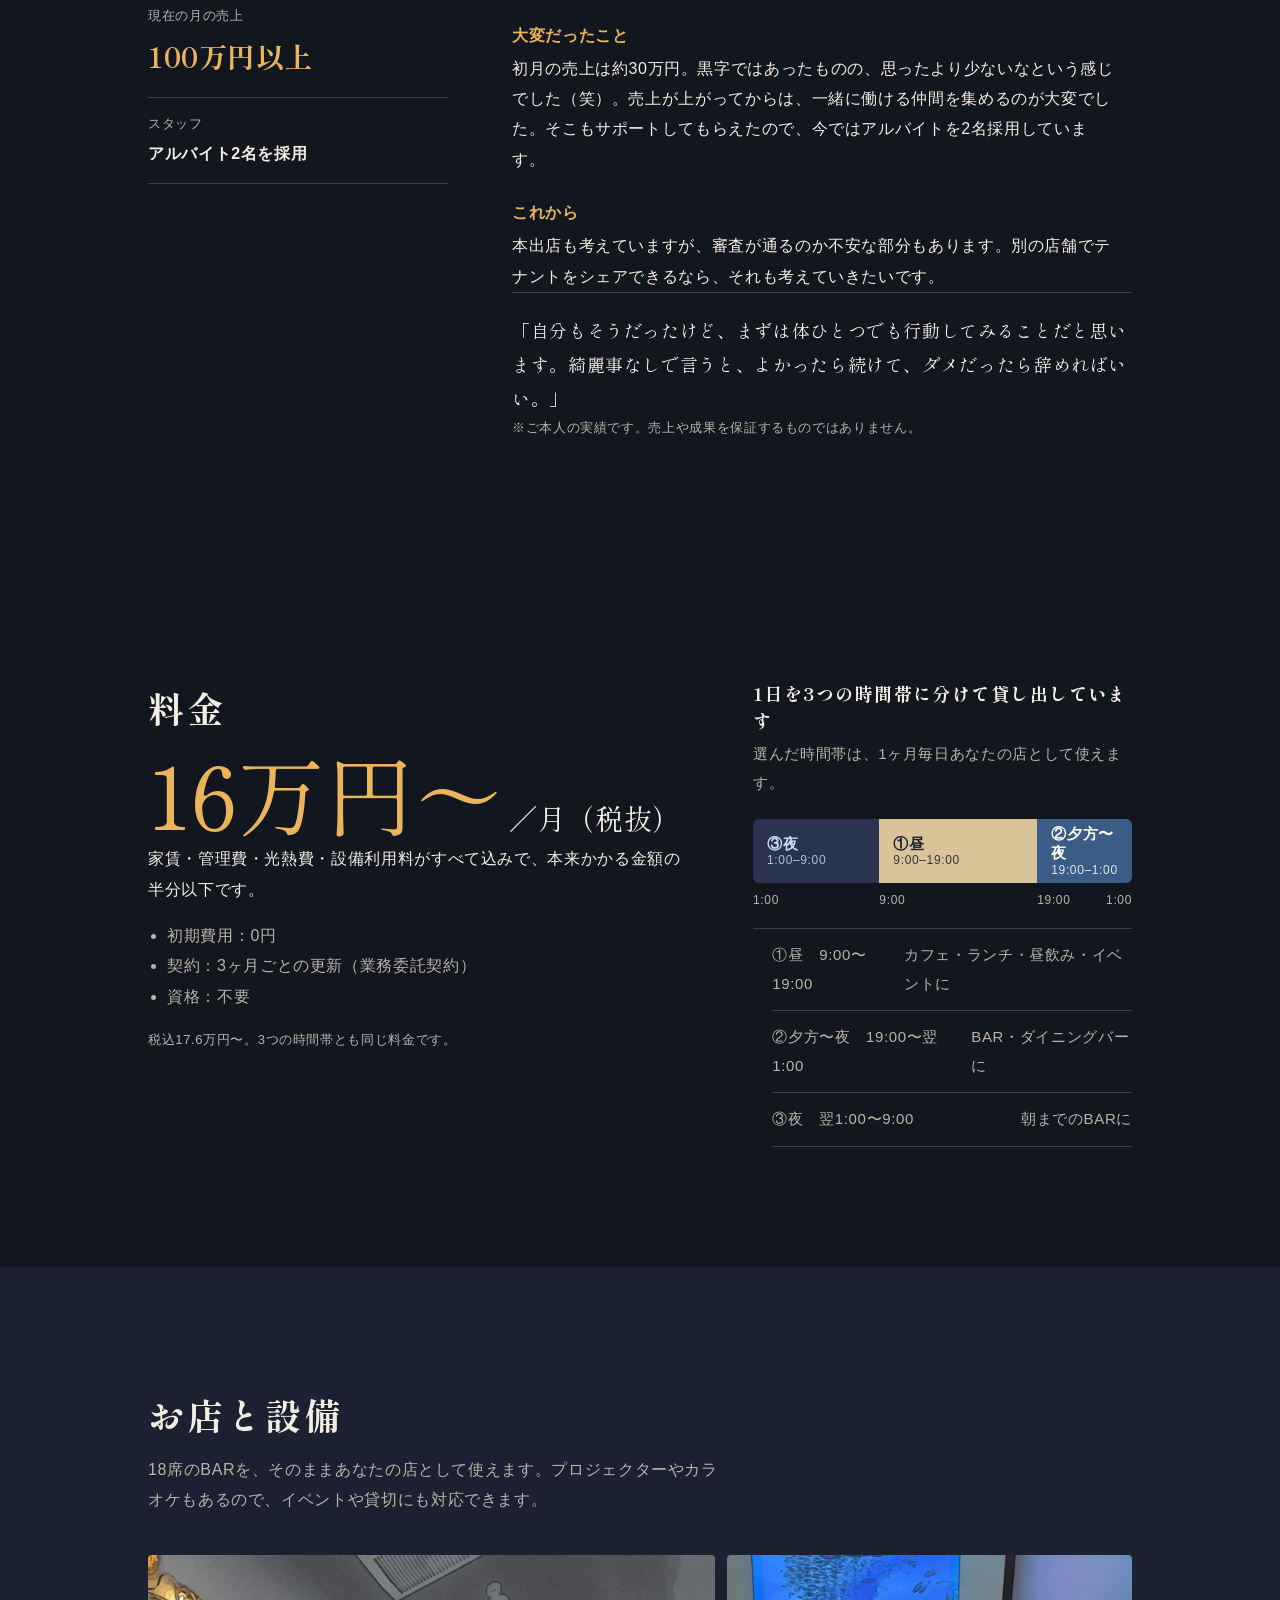
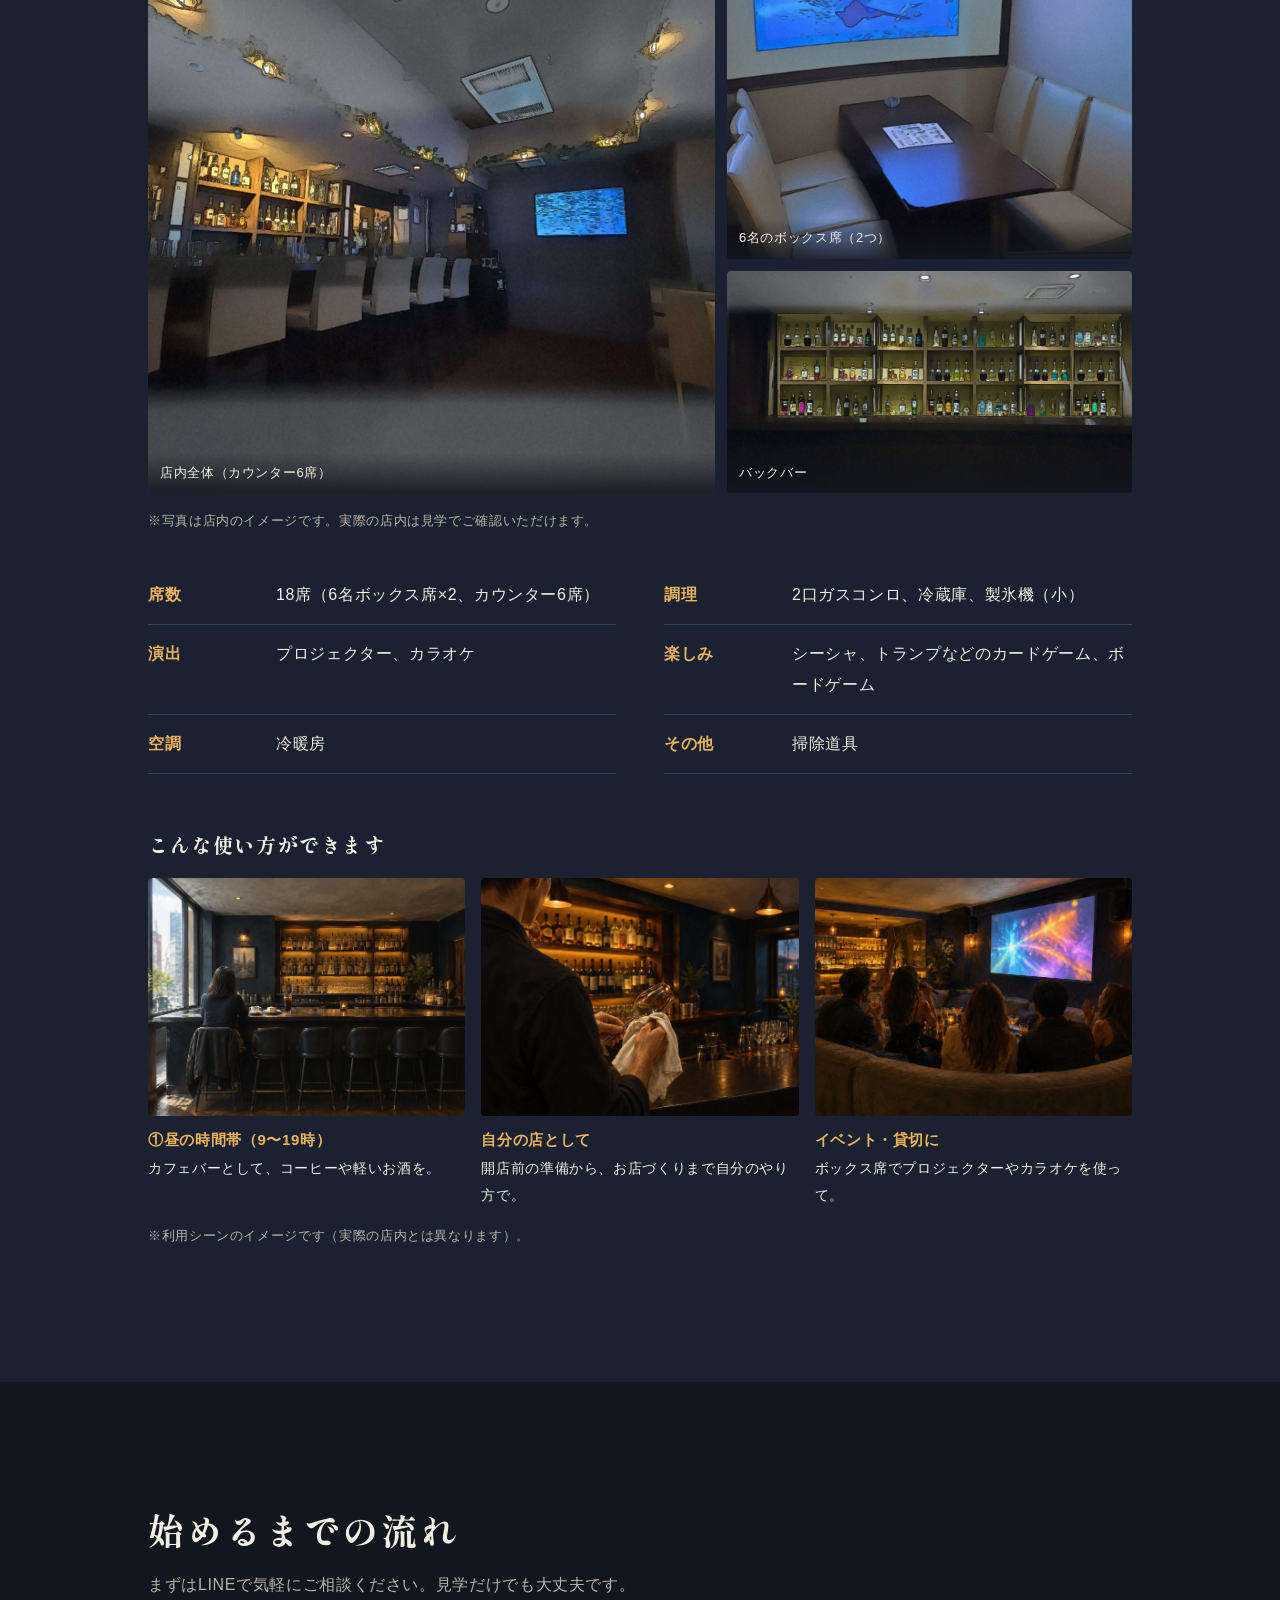
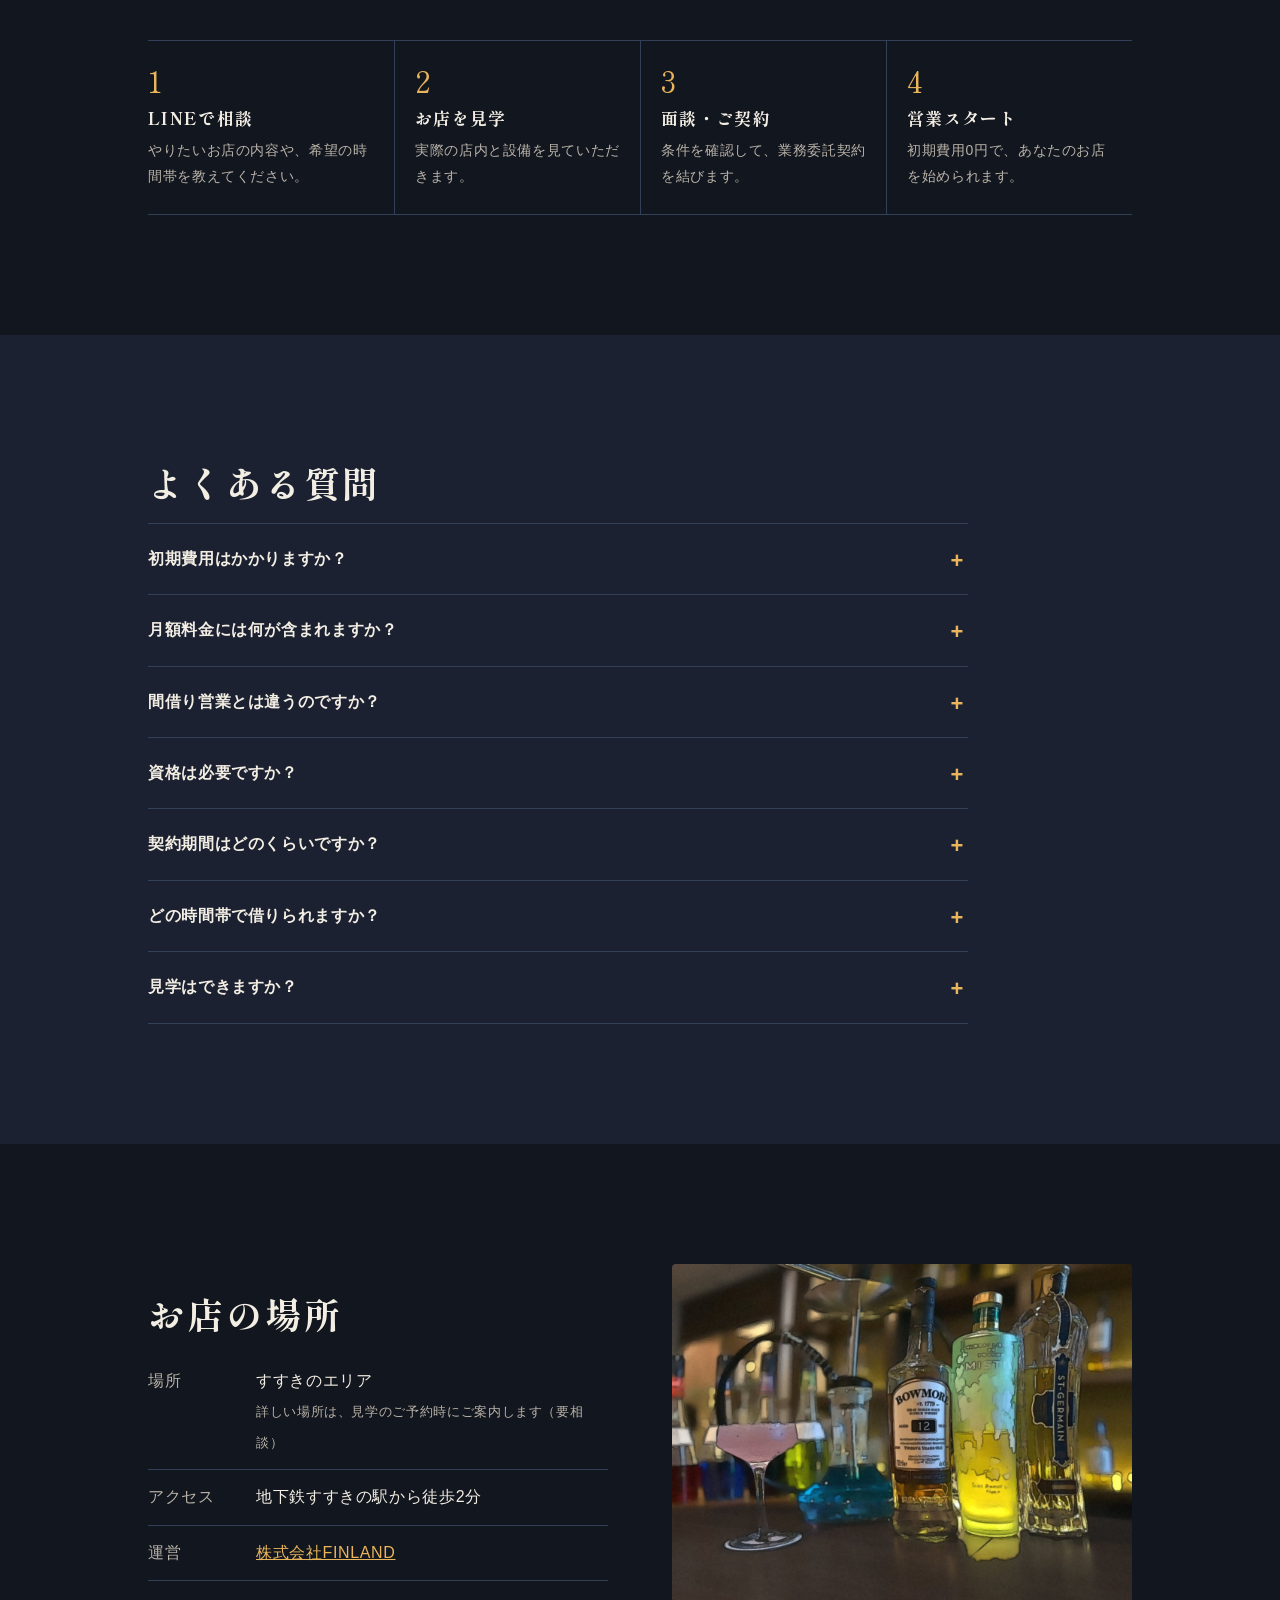
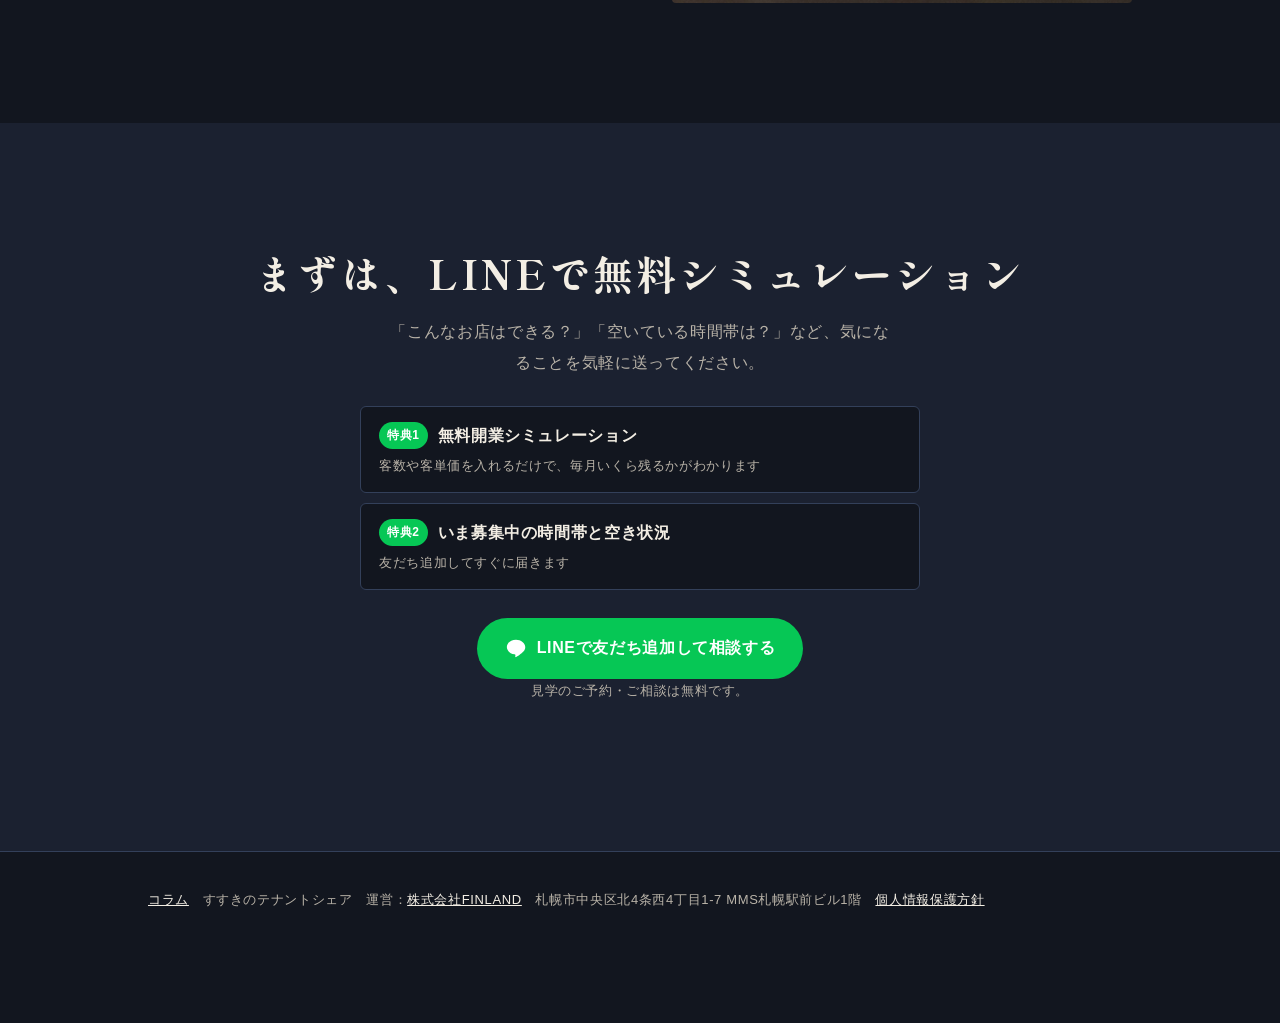
==== commit 631c034e: "LP：時間帯の呼び名をSNSに統一（①昼②夕方〜夜③夜）、開業オーディション告知帯を追加（11/28締切） Co-Authored-By: Claude Opus 5.5 <noreply@anthr" ====
--- a/index.html
+++ b/index.html
@@ -206,6 +206,12 @@
 <main>
 <section class="hero" aria-labelledby="hero-title">
   <div class="wrap">
+    <!-- AUDITION-BANNER:START 開業オーディション告知（2026/11/28締切。11/29に削除） -->
+    <a class="audition" href="https://lin.ee/5M9WkNy" target="_blank" rel="noopener" style="display:block;margin:0 0 22px;padding:14px 18px;border:1px solid var(--amber);border-radius:14px;background:rgba(18,22,31,.82);color:var(--cream);text-decoration:none;max-width:560px">
+      <b style="display:block;color:var(--amber);font-size:15px;letter-spacing:.04em">開業オーディション 募集中｜締め切り 11/28（土）</b>
+      <span style="display:block;margin-top:4px;font-size:14px;line-height:1.7">すすきので自分のBARを始める人を募集しています。LINEで「オーディション」と送ると、募集要項がすぐに届きます。<u>LINEで募集要項を見る</u></span>
+    </a>
+    <!-- AUDITION-BANNER:END -->
     <h1 id="hero-title">すすきので、<br>自分の店を始める。</h1>
     <p class="lead">設備のそろったBARを、時間帯ごとに借りられるテナントシェア。物件探しも内装工事もなしで、来月から自分の店を開けます。</p>
     <ul class="facts">
@@ -302,15 +308,15 @@
       <h3>1日を3つの時間帯に分けて貸し出しています</h3>
       <p>選んだ時間帯は、1ヶ月毎日あなたの店として使えます。</p>
       <div class="band" role="img" aria-label="翌1時から9時、9時から19時、19時から翌1時の3つの時間帯">
-        <div class="b-late">深夜〜朝<small>1:00–9:00</small></div>
-        <div class="b-day">昼<small>9:00–19:00</small></div>
-        <div class="b-night">夜<small>19:00–1:00</small></div>
+        <div class="b-late">③夜<small>1:00–9:00</small></div>
+        <div class="b-day">①昼<small>9:00–19:00</small></div>
+        <div class="b-night">②夕方〜夜<small>19:00–1:00</small></div>
       </div>
       <div class="ticks"><span>1:00</span><span>9:00</span><span><span>19:00</span><span>1:00</span></span></div>
       <ul class="slots">
-        <li><span>昼　9:00〜19:00</span><span>カフェ・ランチ・昼飲み・イベントに</span></li>
-        <li><span>夜　19:00〜翌1:00</span><span>BAR・ダイニングバーに</span></li>
-        <li><span>深夜　翌1:00〜9:00</span><span>朝までのBARに</span></li>
+        <li><span>①昼　9:00〜19:00</span><span>カフェ・ランチ・昼飲み・イベントに</span></li>
+        <li><span>②夕方〜夜　19:00〜翌1:00</span><span>BAR・ダイニングバーに</span></li>
+        <li><span>③夜　翌1:00〜9:00</span><span>朝までのBARに</span></li>
       </ul>
     </div>
   </div>
@@ -336,7 +342,7 @@
     </dl>
     <h3 class="scenes-title">こんな使い方ができます</h3>
     <div class="scenes">
-      <figure><img src="img/scene-day.jpg" alt="昼の光が入るカウンターで、コーヒーとケーキを楽しむお客さん" width="1400" height="1046" loading="lazy"><figcaption><b>昼の時間帯（9〜19時）</b>カフェバーとして、コーヒーや軽いお酒を。</figcaption></figure>
+      <figure><img src="img/scene-day.jpg" alt="昼の光が入るカウンターで、コーヒーとケーキを楽しむお客さん" width="1400" height="1046" loading="lazy"><figcaption><b>①昼の時間帯（9〜19時）</b>カフェバーとして、コーヒーや軽いお酒を。</figcaption></figure>
       <figure><img src="img/scene-prep.jpg" alt="開店前にグラスを磨く店主の手元" width="1400" height="1046" loading="lazy"><figcaption><b>自分の店として</b>開店前の準備から、お店づくりまで自分のやり方で。</figcaption></figure>
       <figure><img src="img/scene-box.jpg" alt="ボックス席でプロジェクターを使いカラオケを楽しむグループ" width="1400" height="1046" loading="lazy"><figcaption><b>イベント・貸切に</b>ボックス席でプロジェクターやカラオケを使って。</figcaption></figure>
     </div>
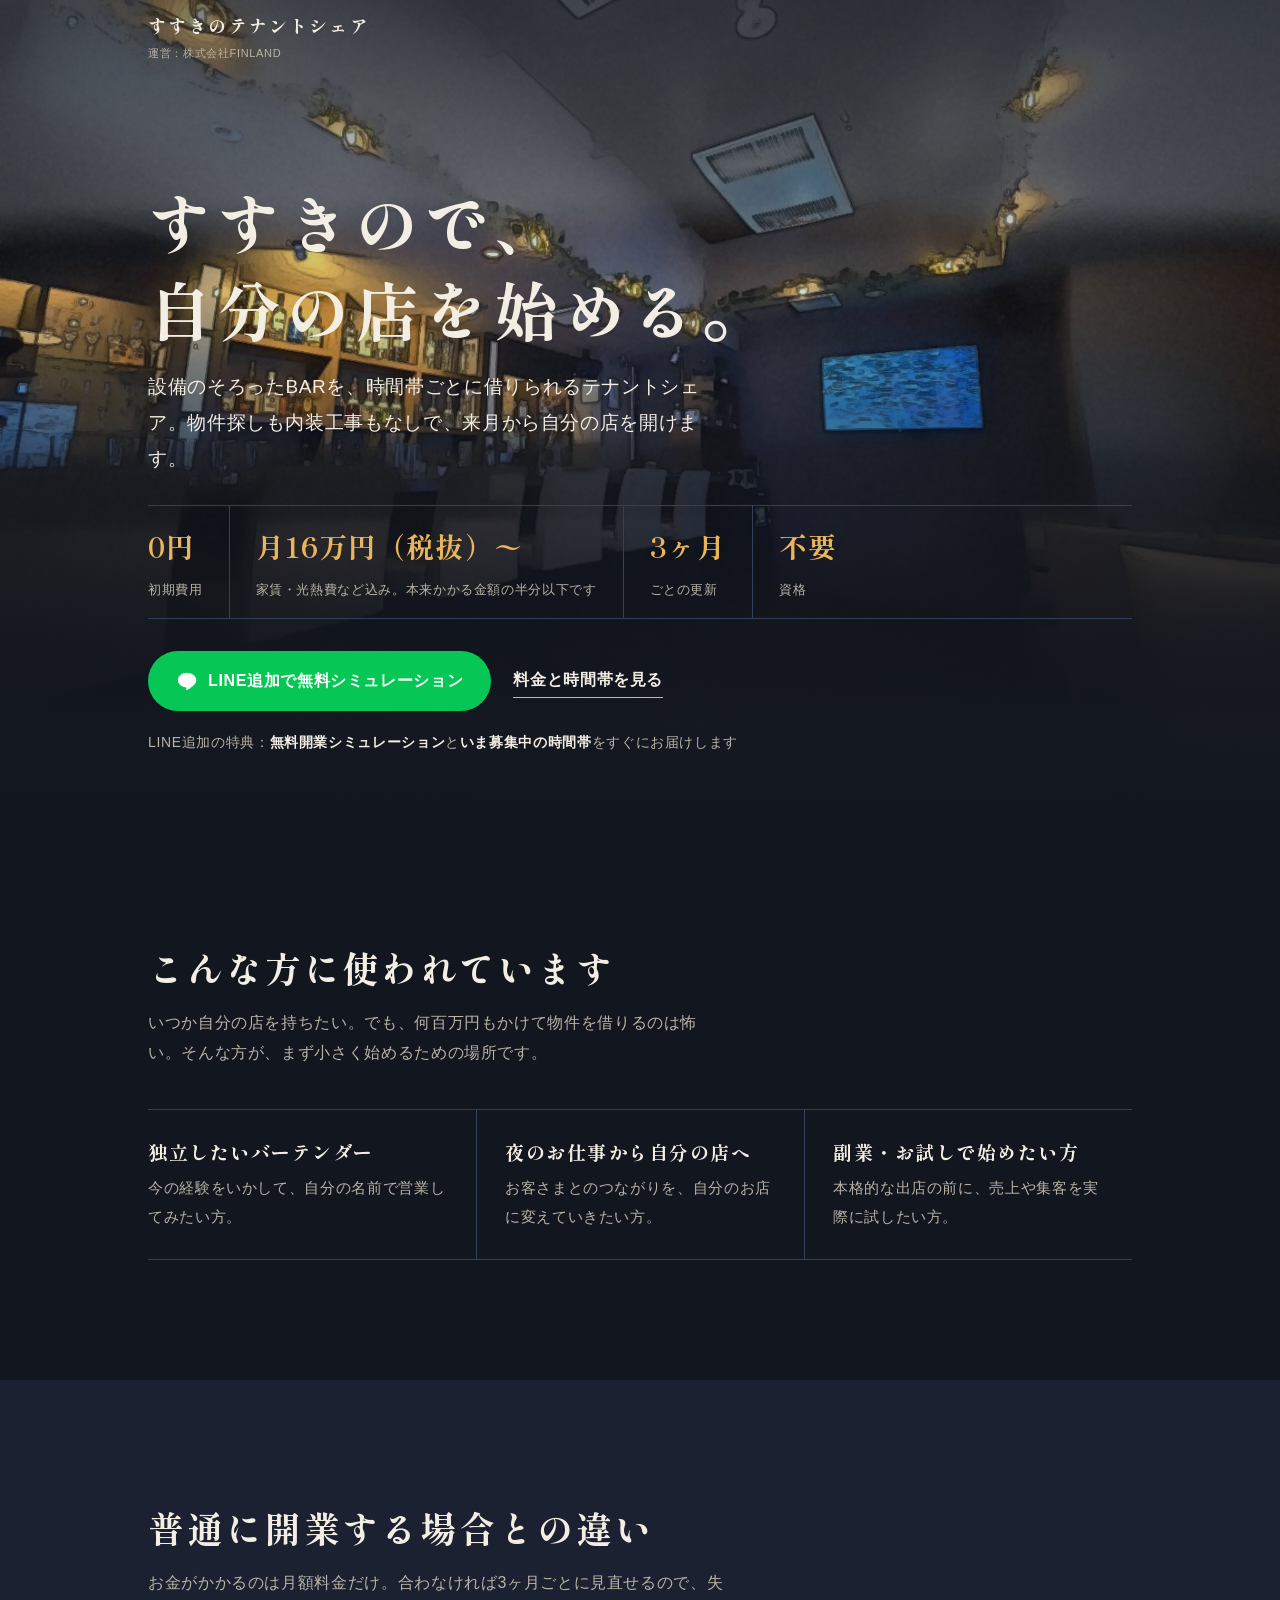
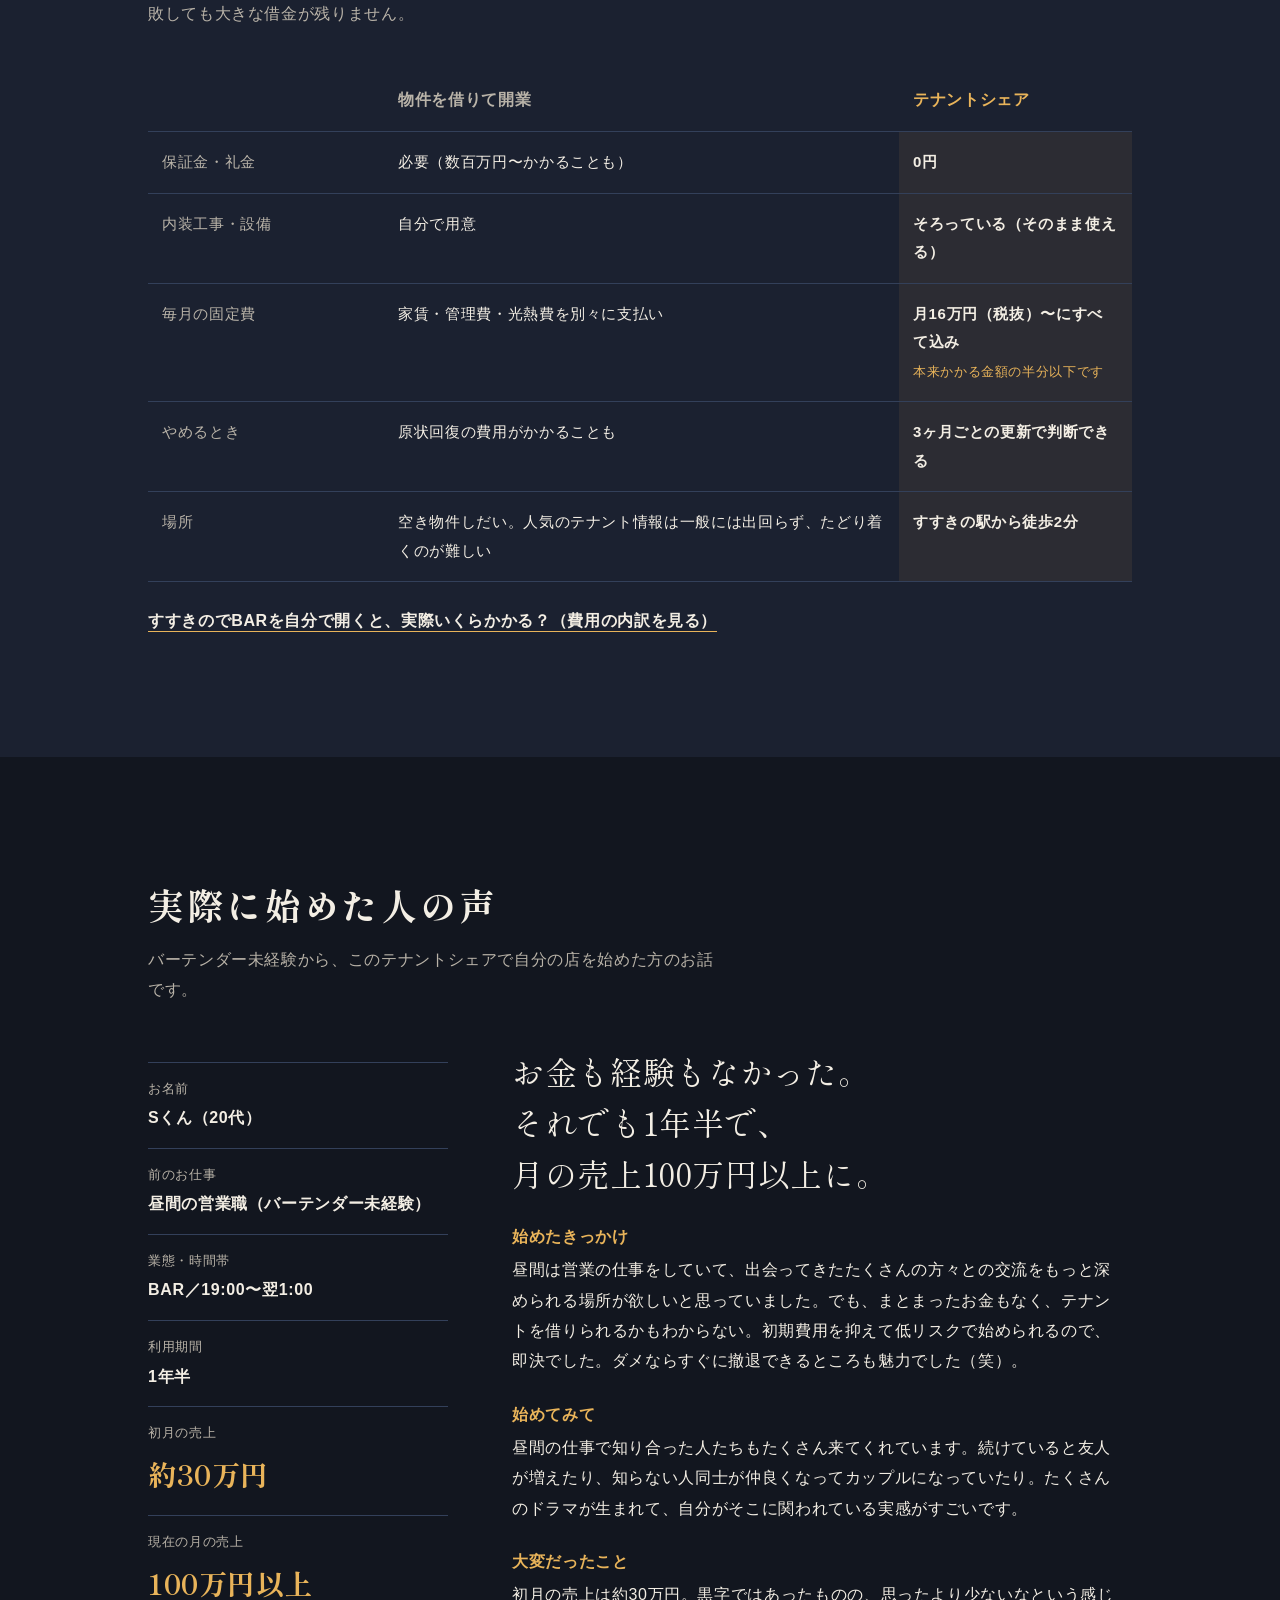
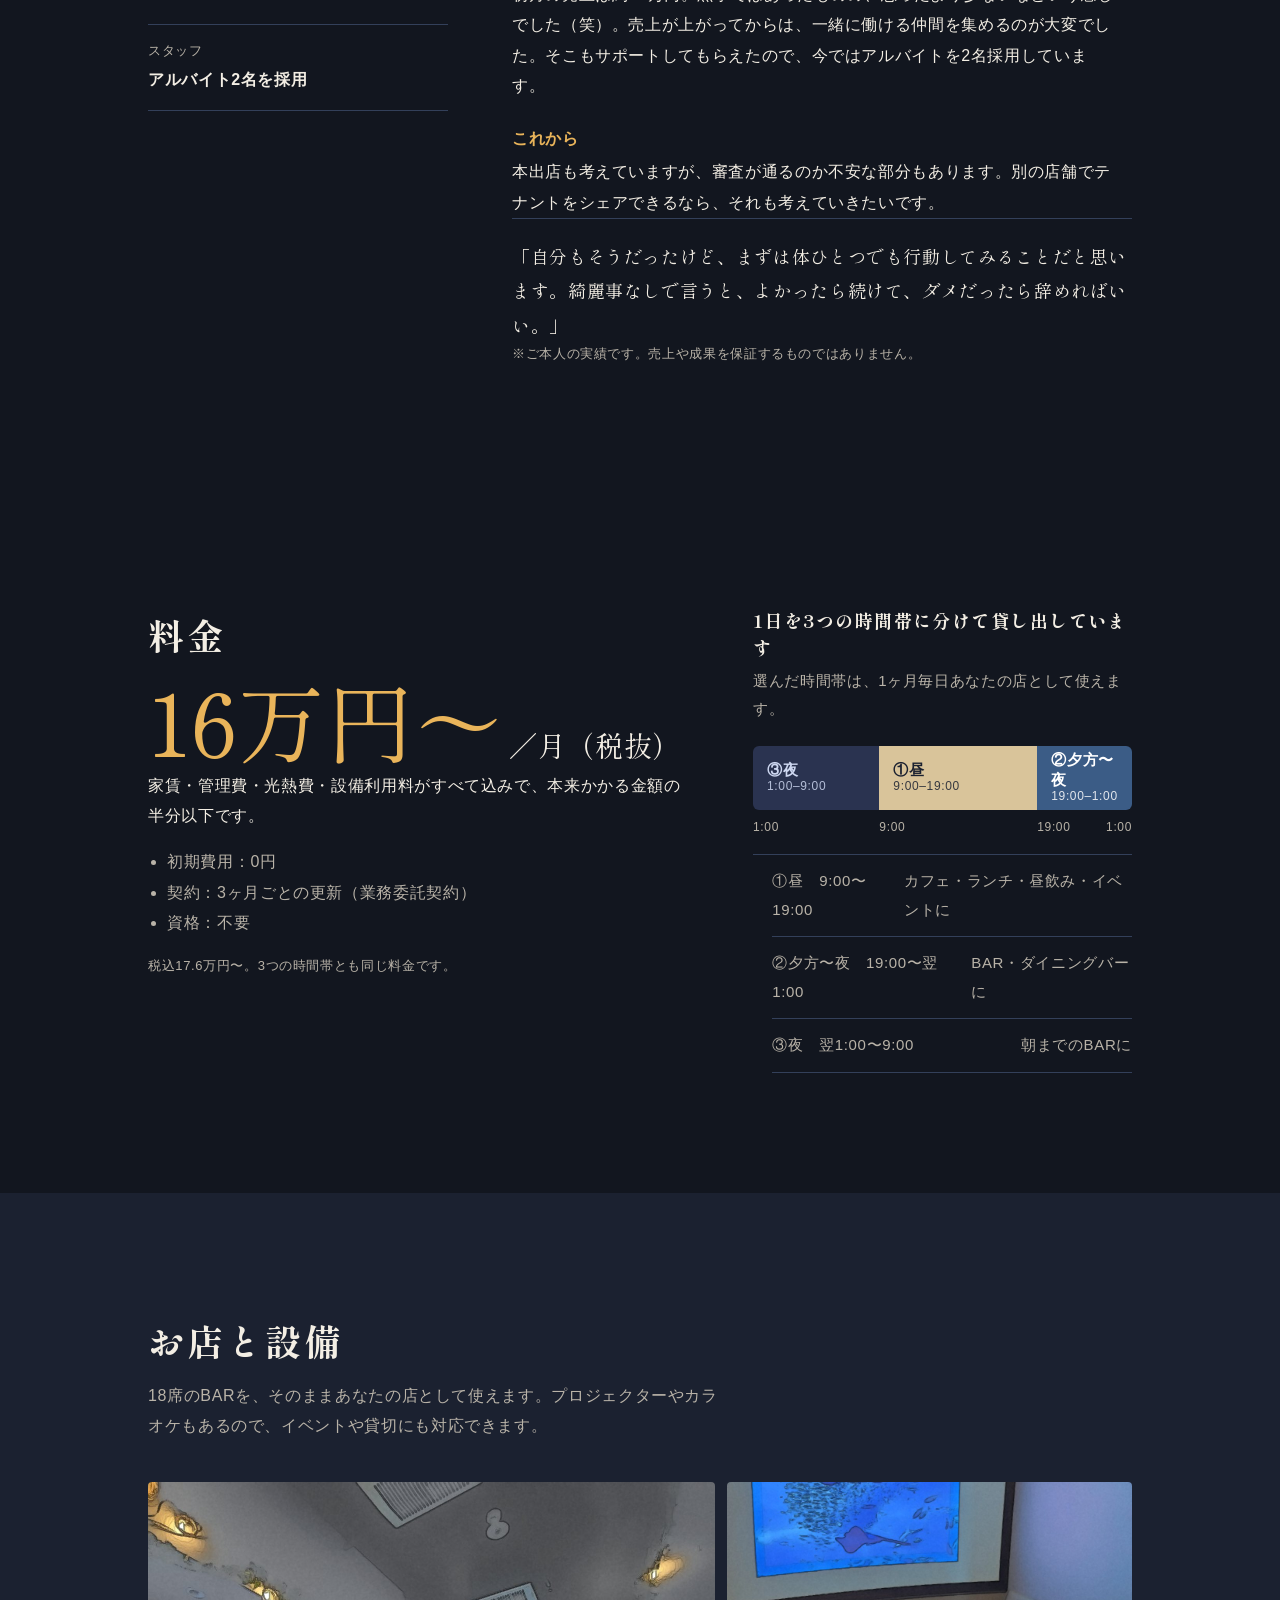
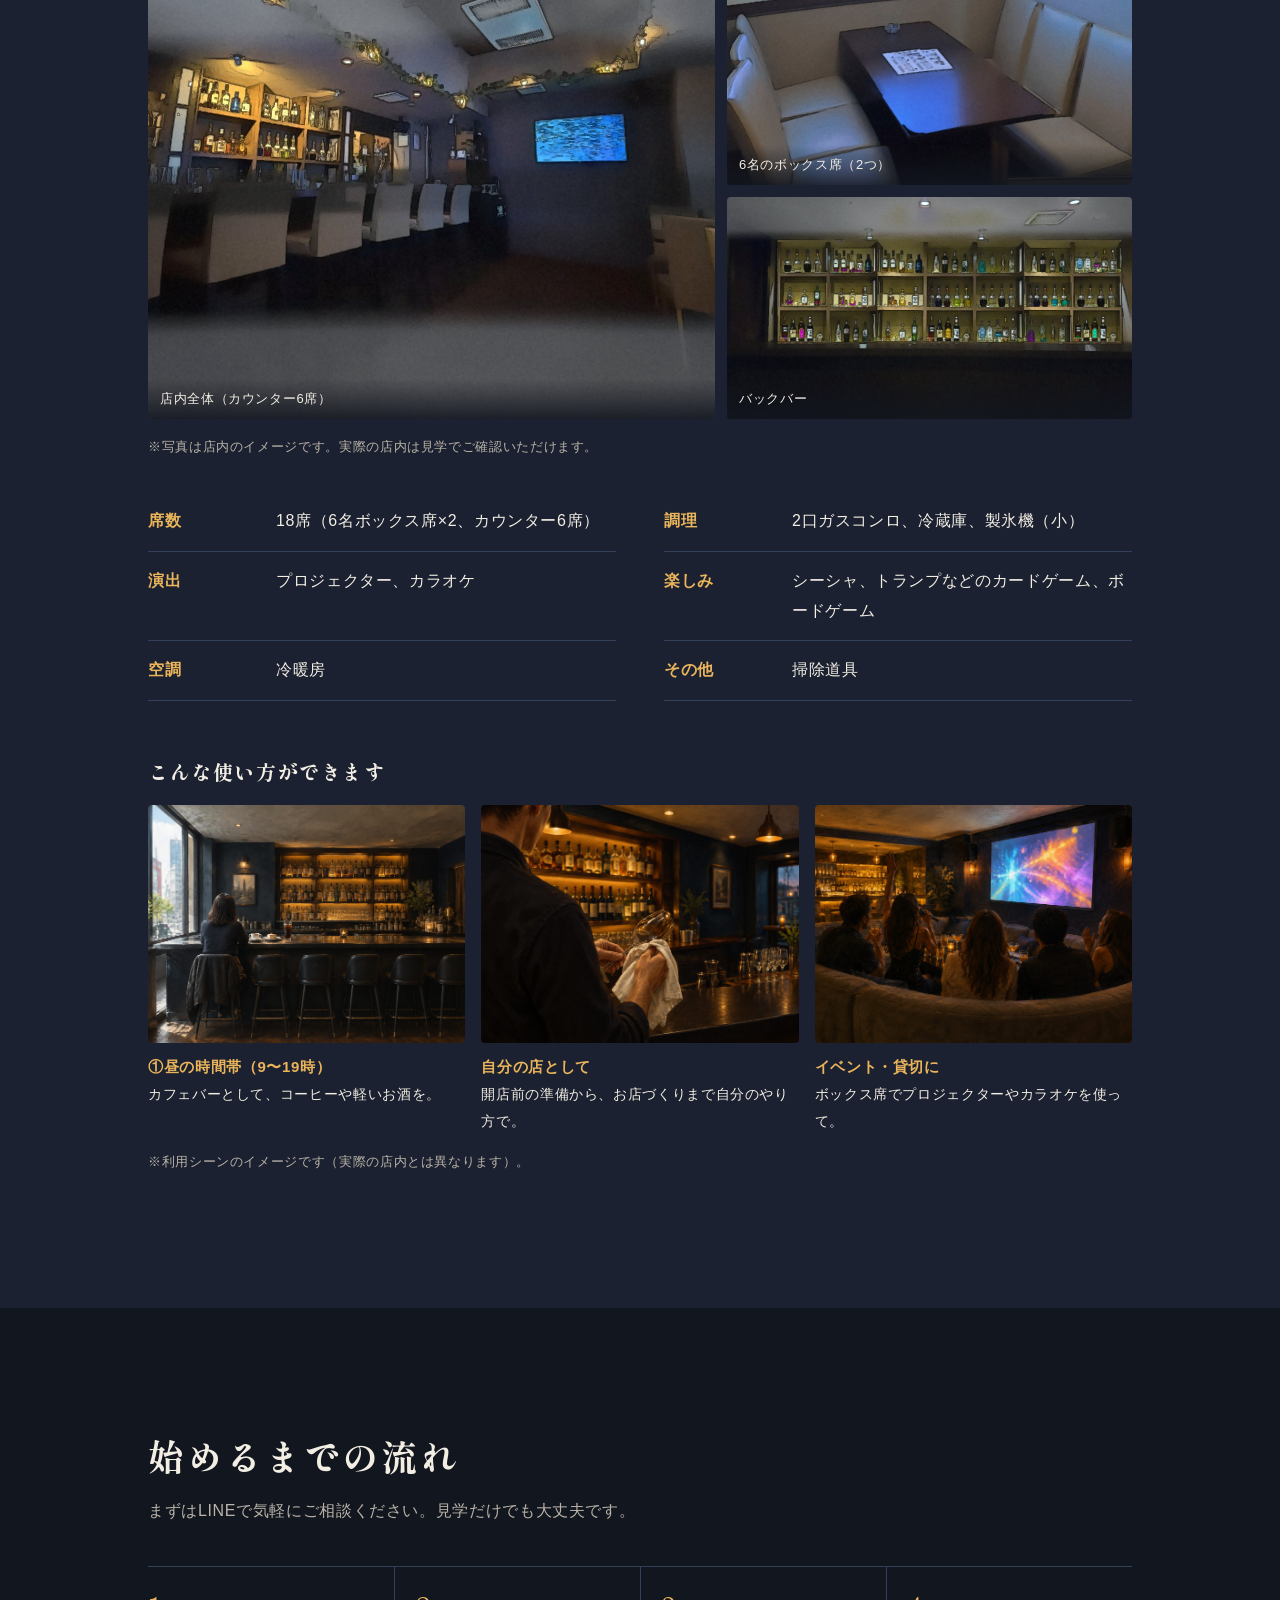
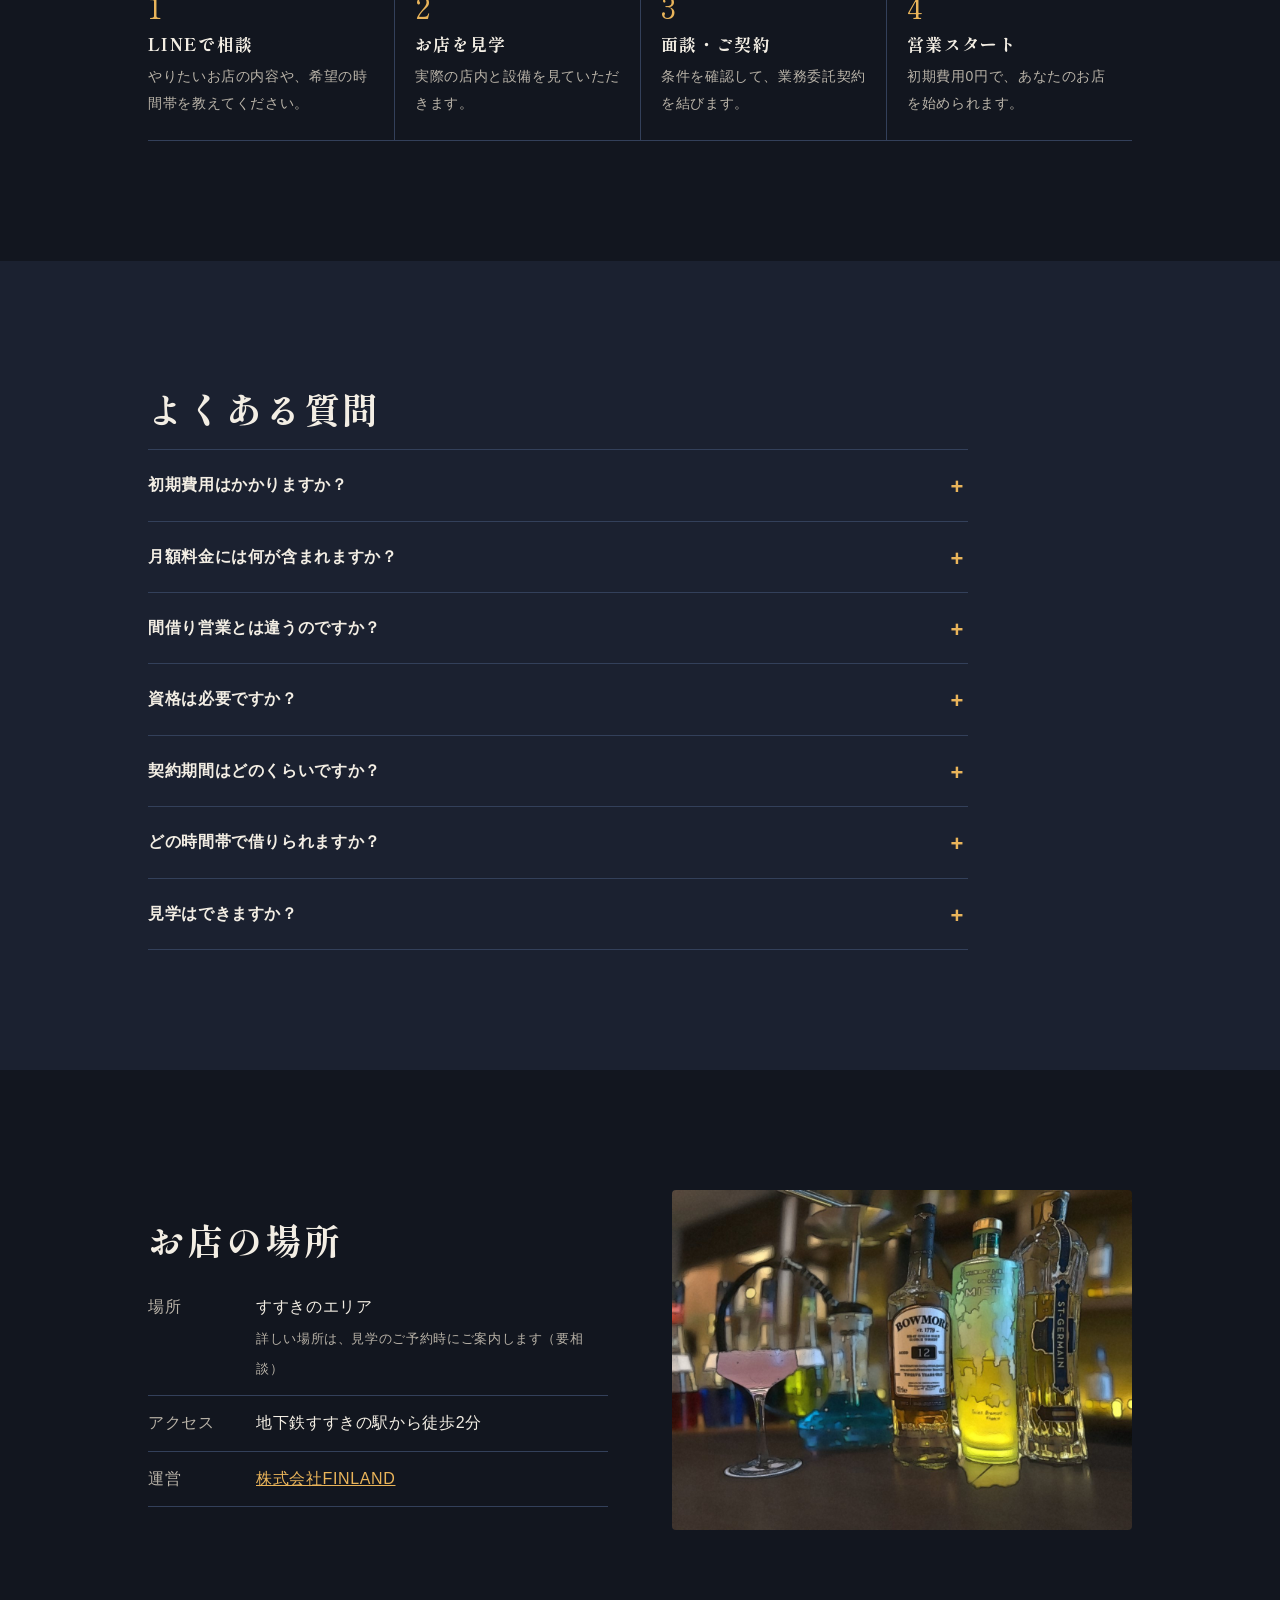
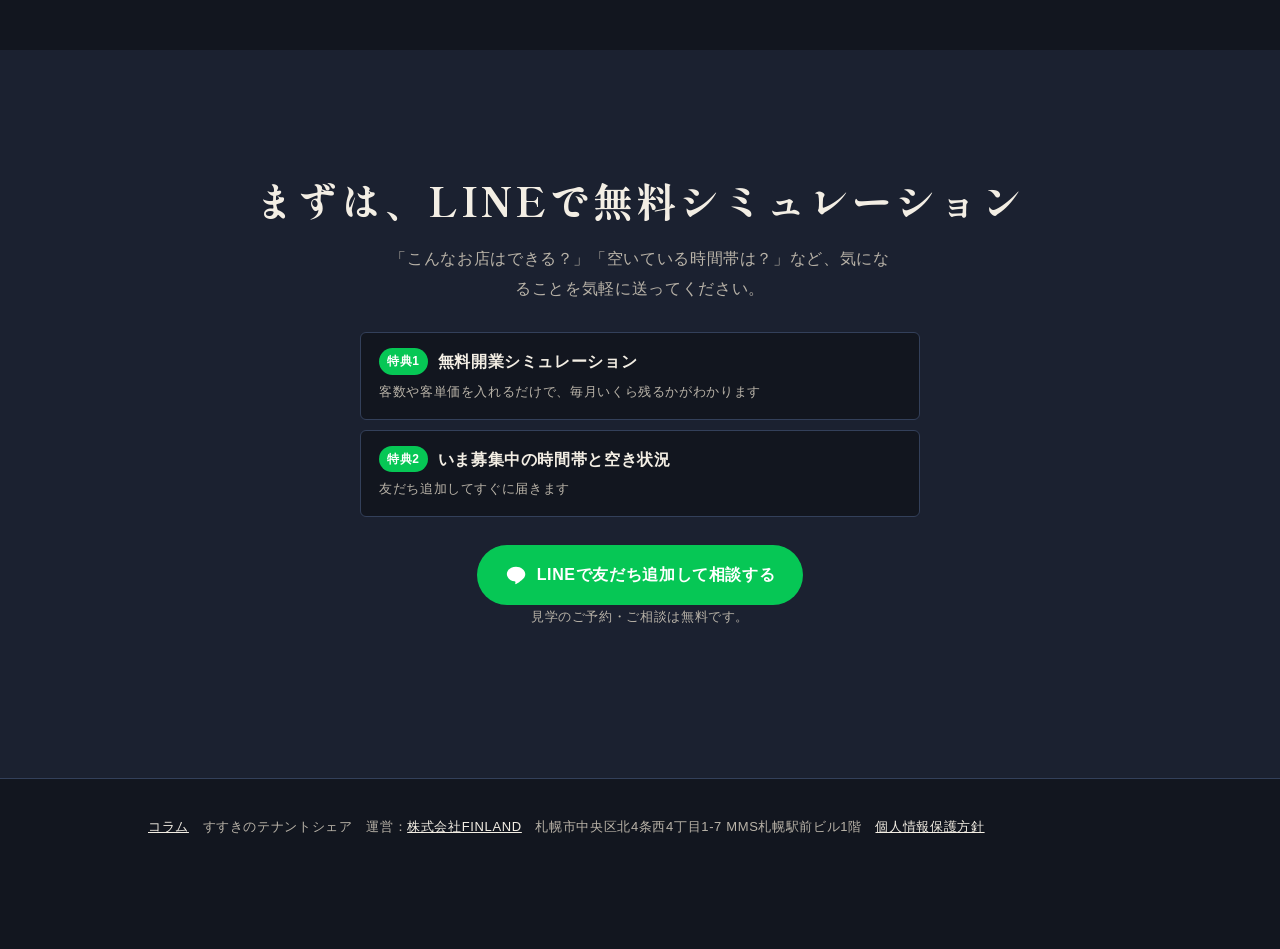
==== commit d2d80008: "LP：開業オーディション告知帯を削除（11/28締切終了） Co-Authored-By: Claude Opus 5.5 <noreply@anthropic.com> Claude-Session" ====
--- a/index.html
+++ b/index.html
@@ -206,12 +206,6 @@
 <main>
 <section class="hero" aria-labelledby="hero-title">
   <div class="wrap">
-    <!-- AUDITION-BANNER:START 開業オーディション告知（2026/11/28締切。11/29に削除） -->
-    <a class="audition" href="https://lin.ee/5M9WkNy" target="_blank" rel="noopener" style="display:block;margin:0 0 22px;padding:14px 18px;border:1px solid var(--amber);border-radius:14px;background:rgba(18,22,31,.82);color:var(--cream);text-decoration:none;max-width:560px">
-      <b style="display:block;color:var(--amber);font-size:15px;letter-spacing:.04em">開業オーディション 募集中｜締め切り 11/28（土）</b>
-      <span style="display:block;margin-top:4px;font-size:14px;line-height:1.7">すすきので自分のBARを始める人を募集しています。LINEで「オーディション」と送ると、募集要項がすぐに届きます。<u>LINEで募集要項を見る</u></span>
-    </a>
-    <!-- AUDITION-BANNER:END -->
     <h1 id="hero-title">すすきので、<br>自分の店を始める。</h1>
     <p class="lead">設備のそろったBARを、時間帯ごとに借りられるテナントシェア。物件探しも内装工事もなしで、来月から自分の店を開けます。</p>
     <ul class="facts">
@@ -221,7 +215,7 @@
       <li><b>不要</b><span>資格</span></li>
     </ul>
     <div class="hero-cta">
-      <a class="btn-line" href="https://lin.ee/5M9WkNy" target="_blank" rel="noopener"><svg viewBox="0 0 24 24" aria-hidden="true"><path fill="currentColor" d="M12 3C6.5 3 2 6.6 2 11c0 4 3.6 7.3 8.4 7.9.3.1.8.2.9.5.1.3.1.7 0 1l-.1.9c0 .3-.2 1 .9.6 1.1-.5 5.9-3.5 8-6 1.5-1.6 2-3.2 2-4.9C22 6.6 17.5 3 12 3z"/></svg>LINE追加で無料シミュレーション</a>
+      <a class="btn-line" href="https://lin.ee/xYerSwK" target="_blank" rel="noopener"><svg viewBox="0 0 24 24" aria-hidden="true"><path fill="currentColor" d="M12 3C6.5 3 2 6.6 2 11c0 4 3.6 7.3 8.4 7.9.3.1.8.2.9.5.1.3.1.7 0 1l-.1.9c0 .3-.2 1 .9.6 1.1-.5 5.9-3.5 8-6 1.5-1.6 2-3.2 2-4.9C22 6.6 17.5 3 12 3z"/></svg>LINE追加で無料シミュレーション</a>
       <a class="btn-sub" href="#price">料金と時間帯を見る</a>
     </div>
     <p class="gift">LINE追加の特典：<b>無料開業シミュレーション</b>と<b>いま募集中の時間帯</b>をすぐにお届けします</p>
@@ -400,7 +394,7 @@
       <li><b>特典1</b>無料開業シミュレーション<span>客数や客単価を入れるだけで、毎月いくら残るかがわかります</span></li>
       <li><b>特典2</b>いま募集中の時間帯と空き状況<span>友だち追加してすぐに届きます</span></li>
     </ul>
-    <a class="btn-line" href="https://lin.ee/5M9WkNy" target="_blank" rel="noopener"><svg viewBox="0 0 24 24" aria-hidden="true"><path fill="currentColor" d="M12 3C6.5 3 2 6.6 2 11c0 4 3.6 7.3 8.4 7.9.3.1.8.2.9.5.1.3.1.7 0 1l-.1.9c0 .3-.2 1 .9.6 1.1-.5 5.9-3.5 8-6 1.5-1.6 2-3.2 2-4.9C22 6.6 17.5 3 12 3z"/></svg>LINEで友だち追加して相談する</a>
+    <a class="btn-line" href="https://lin.ee/xYerSwK" target="_blank" rel="noopener"><svg viewBox="0 0 24 24" aria-hidden="true"><path fill="currentColor" d="M12 3C6.5 3 2 6.6 2 11c0 4 3.6 7.3 8.4 7.9.3.1.8.2.9.5.1.3.1.7 0 1l-.1.9c0 .3-.2 1 .9.6 1.1-.5 5.9-3.5 8-6 1.5-1.6 2-3.2 2-4.9C22 6.6 17.5 3 12 3z"/></svg>LINEで友だち追加して相談する</a>
     <p class="note">見学のご予約・ご相談は無料です。</p>
   </div>
 </section>
@@ -410,6 +404,6 @@
   <div class="wrap"><a href="/column/">コラム</a>　すすきのテナントシェア　運営：<a href="https://finlandinc.jp/">株式会社FINLAND</a>　札幌市中央区北4条西4丁目1-7 MMS札幌駅前ビル1階　<a href="https://finlandinc.jp/privacy/">個人情報保護方針</a></div>
 </footer>
 
-<div class="sticky"><a class="btn-line" href="https://lin.ee/5M9WkNy" target="_blank" rel="noopener"><svg viewBox="0 0 24 24" aria-hidden="true"><path fill="currentColor" d="M12 3C6.5 3 2 6.6 2 11c0 4 3.6 7.3 8.4 7.9.3.1.8.2.9.5.1.3.1.7 0 1l-.1.9c0 .3-.2 1 .9.6 1.1-.5 5.9-3.5 8-6 1.5-1.6 2-3.2 2-4.9C22 6.6 17.5 3 12 3z"/></svg>LINE追加で無料シミュレーション</a></div>
+<div class="sticky"><a class="btn-line" href="https://lin.ee/xYerSwK" target="_blank" rel="noopener"><svg viewBox="0 0 24 24" aria-hidden="true"><path fill="currentColor" d="M12 3C6.5 3 2 6.6 2 11c0 4 3.6 7.3 8.4 7.9.3.1.8.2.9.5.1.3.1.7 0 1l-.1.9c0 .3-.2 1 .9.6 1.1-.5 5.9-3.5 8-6 1.5-1.6 2-3.2 2-4.9C22 6.6 17.5 3 12 3z"/></svg>LINE追加で無料シミュレーション</a></div>
 </body>
 </html>
